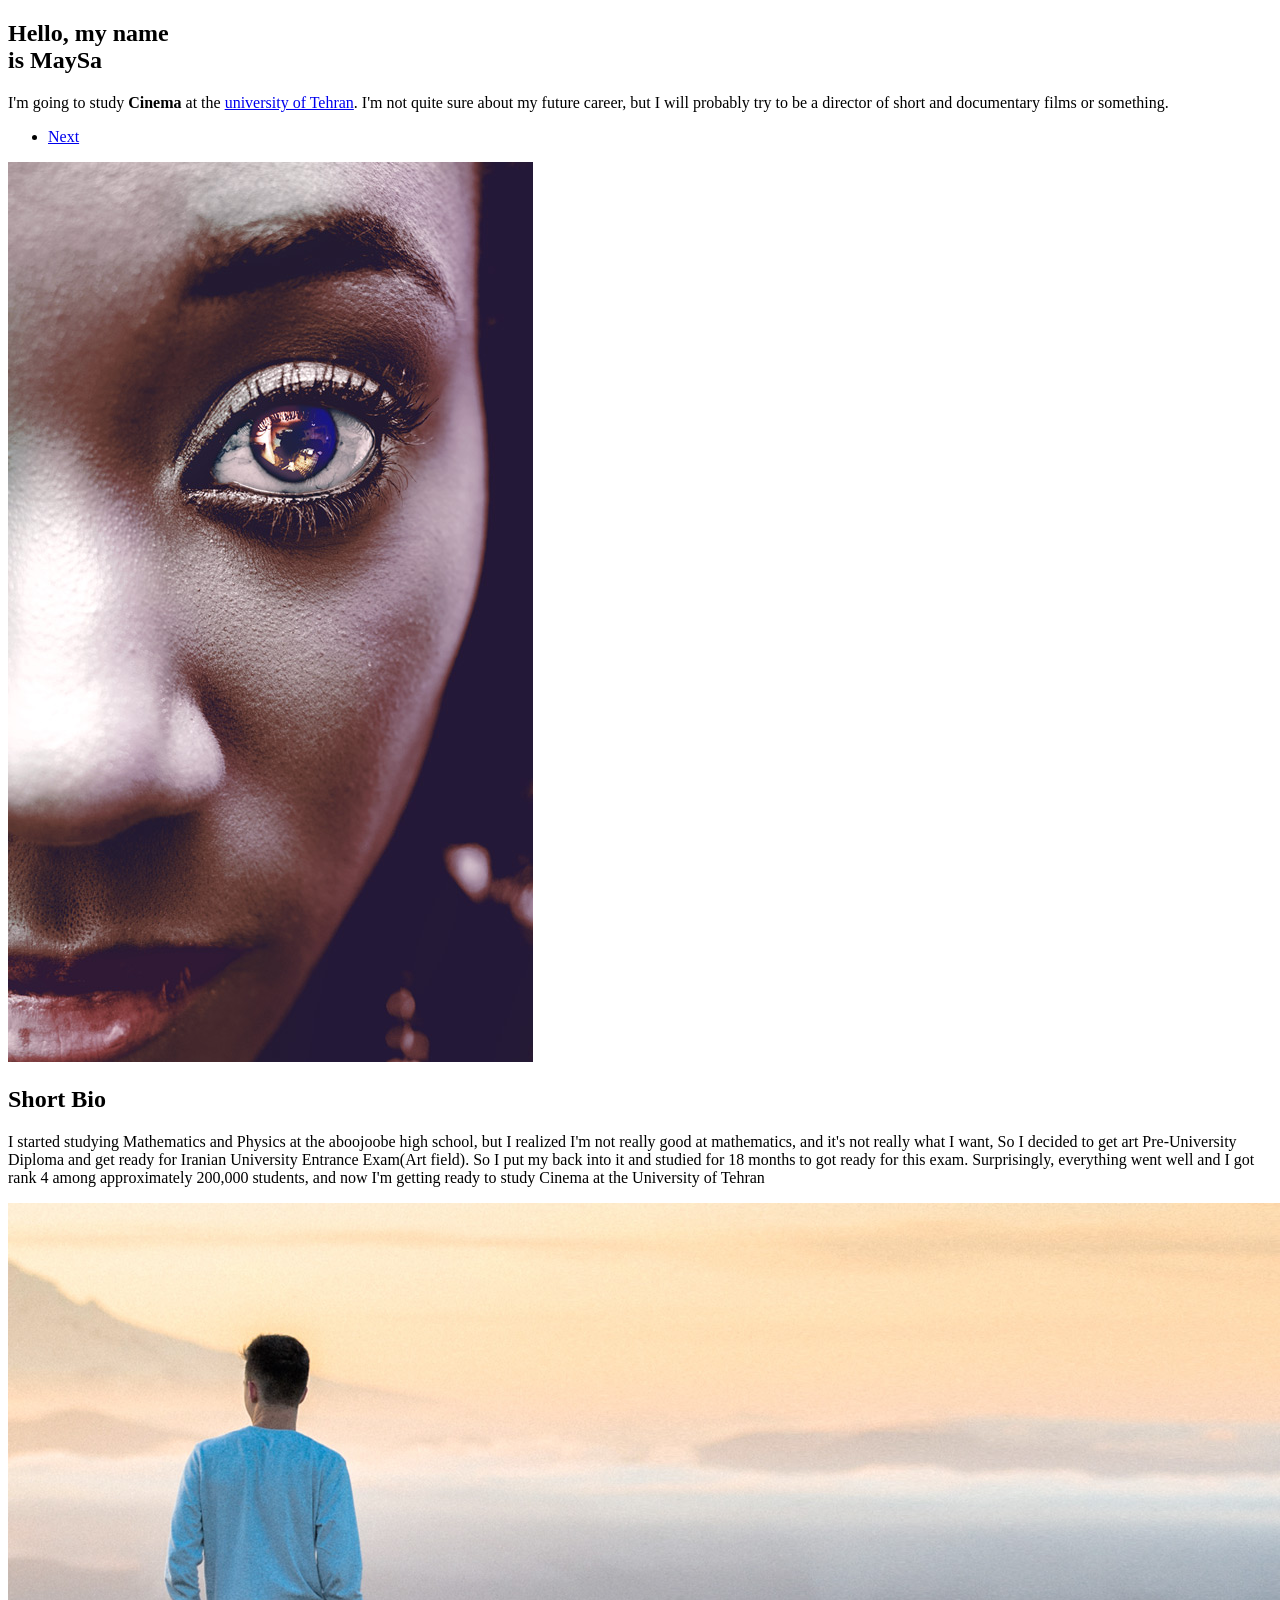
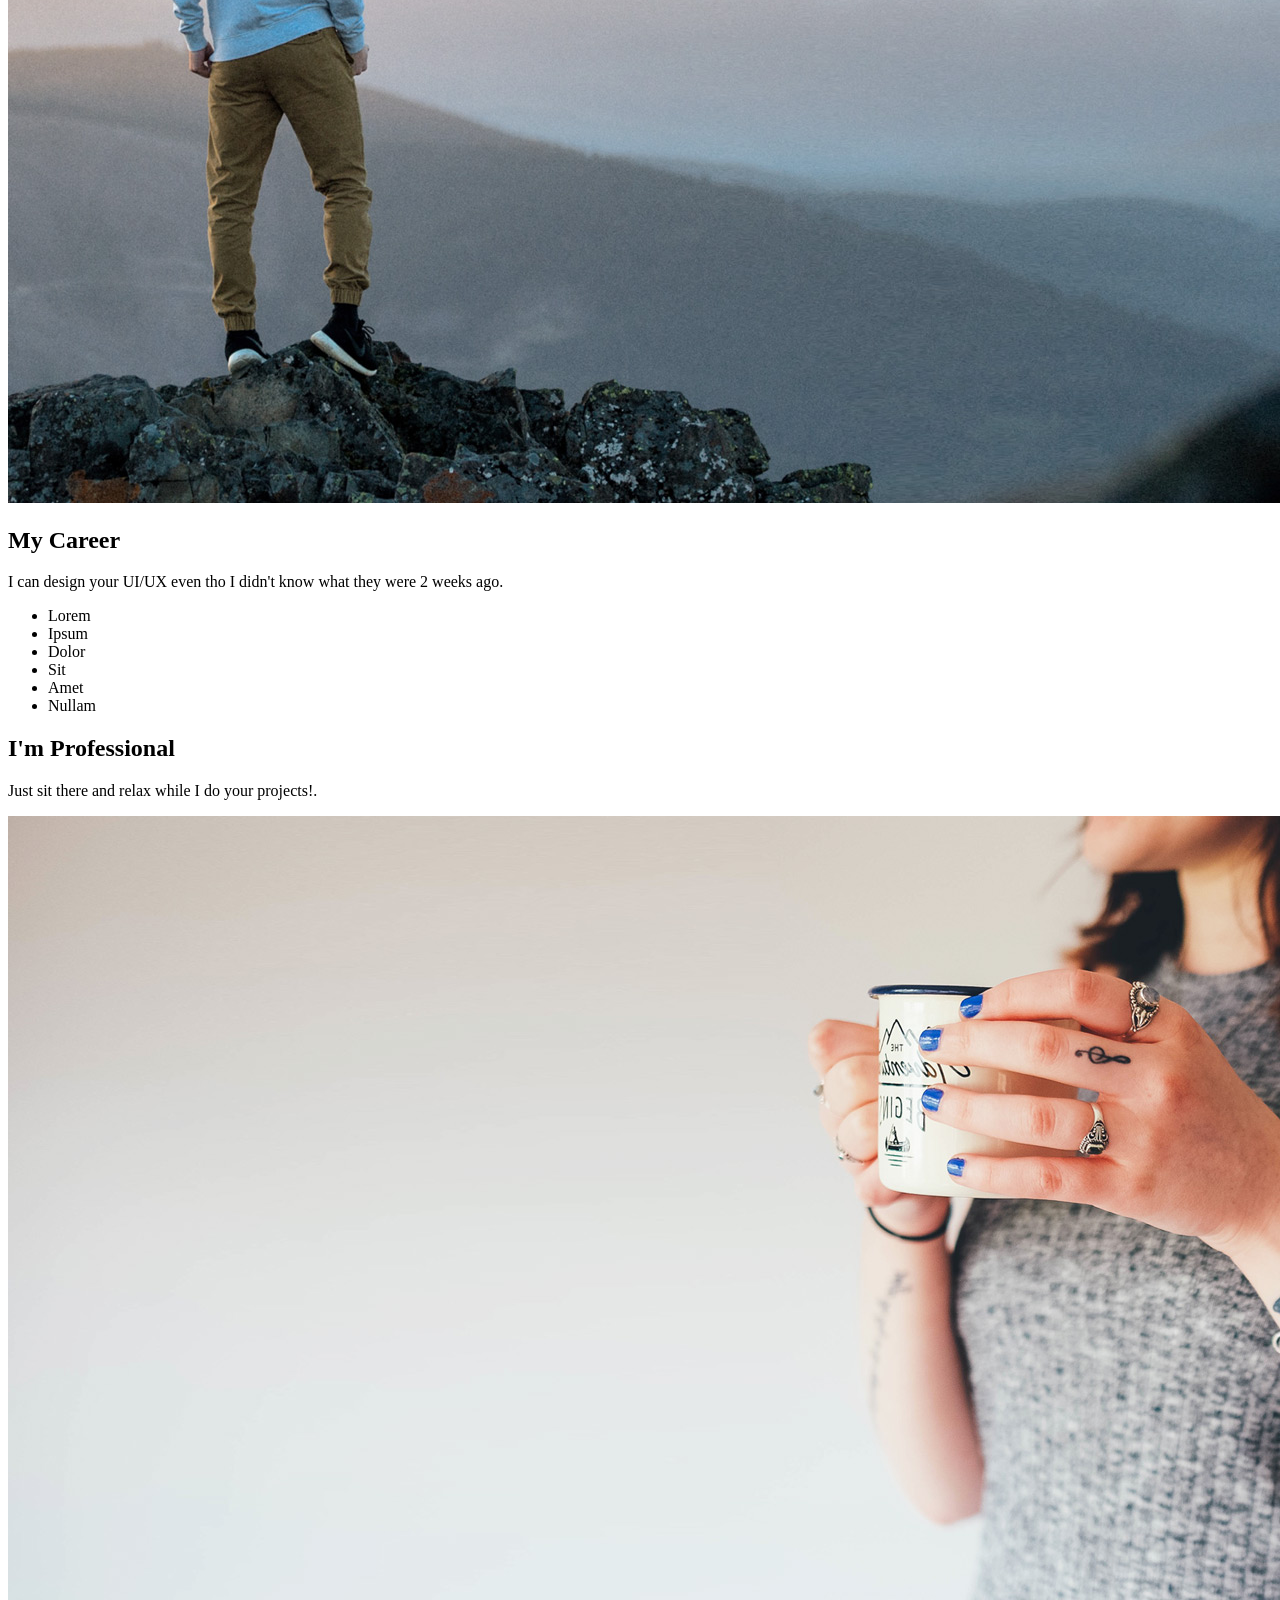
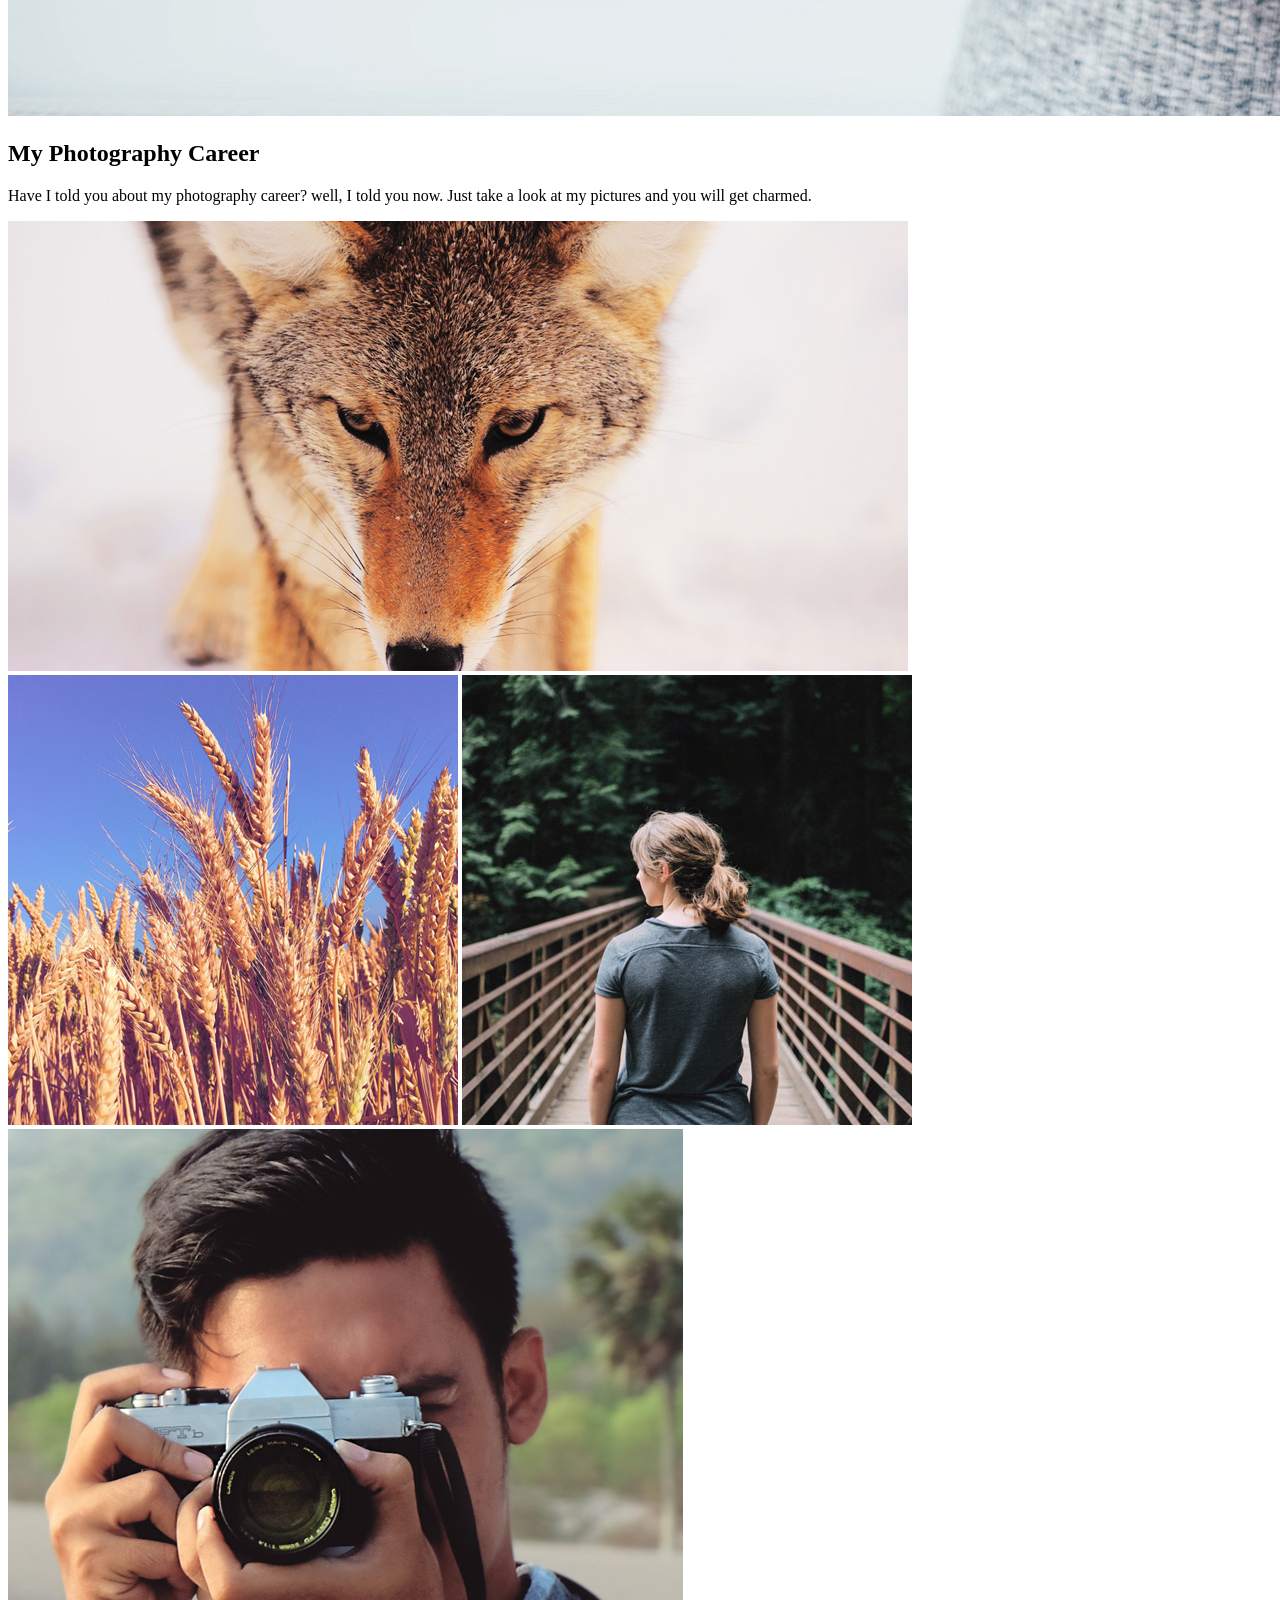
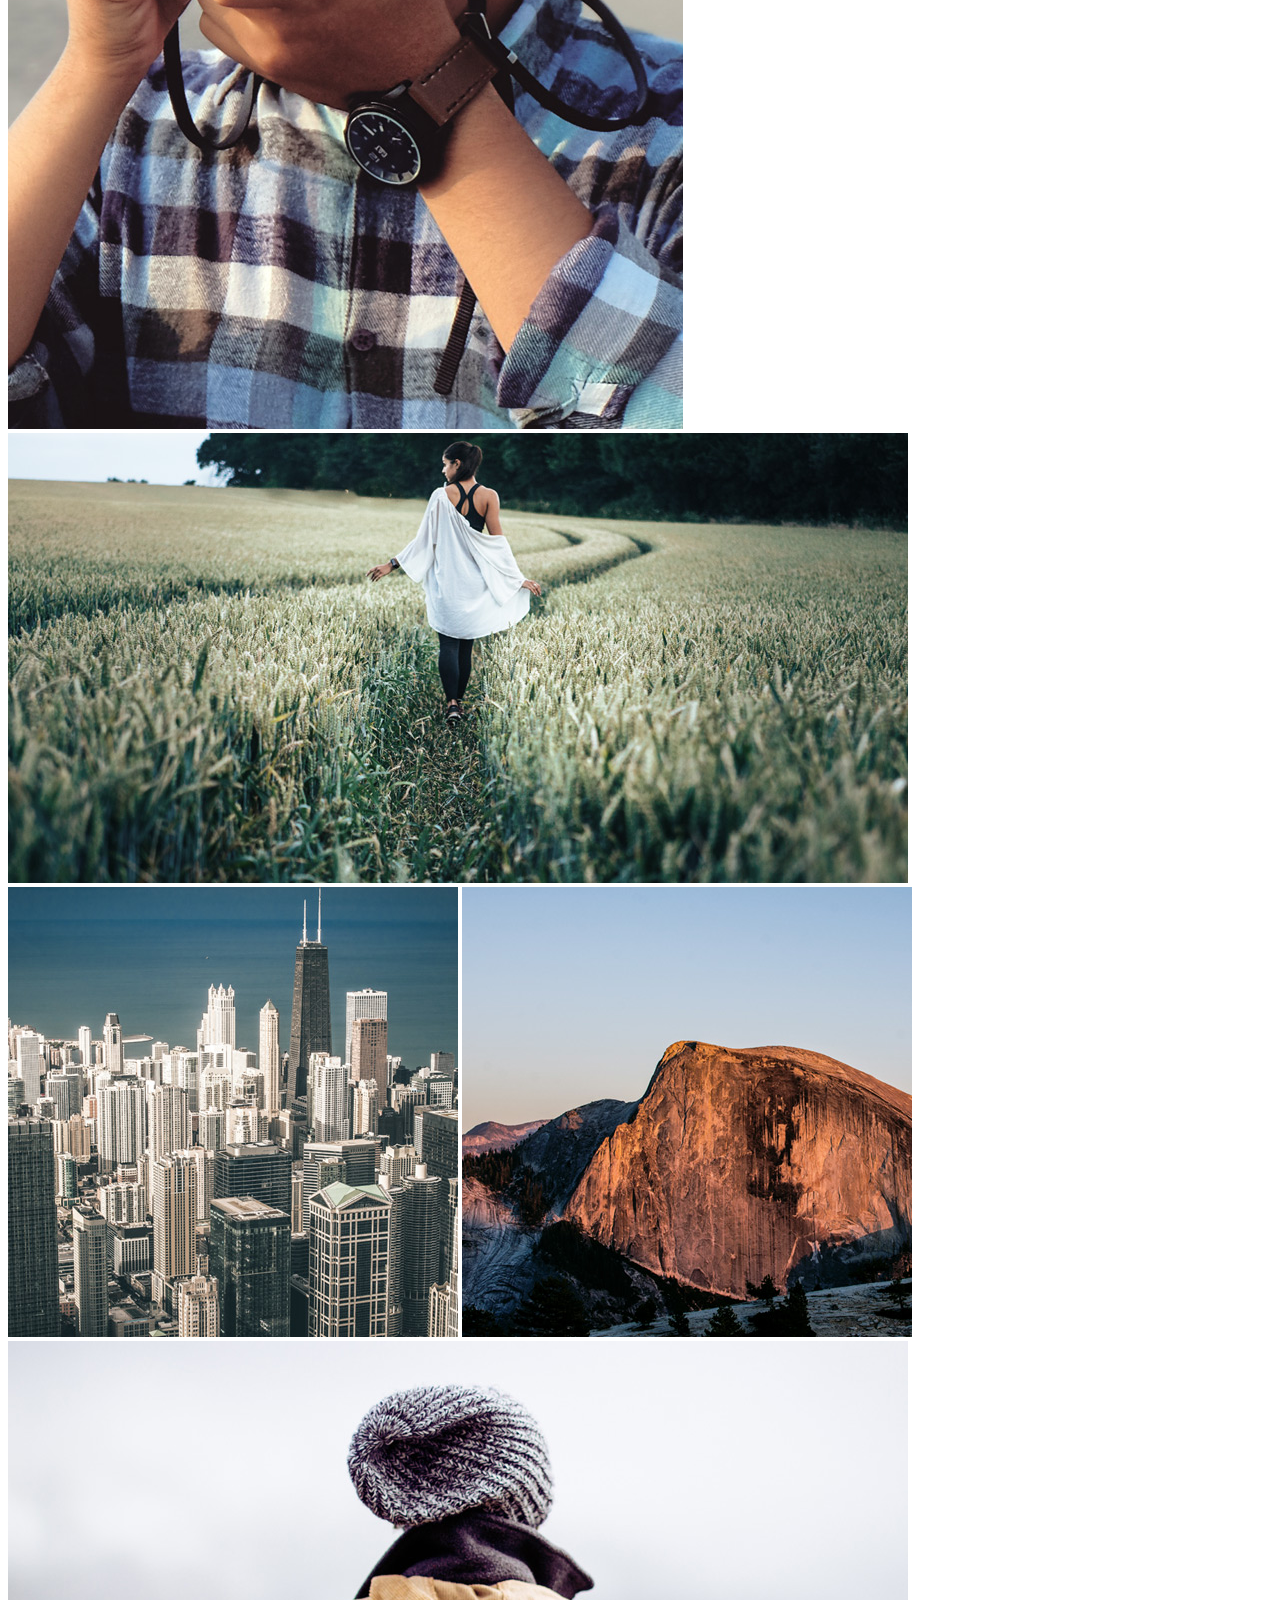
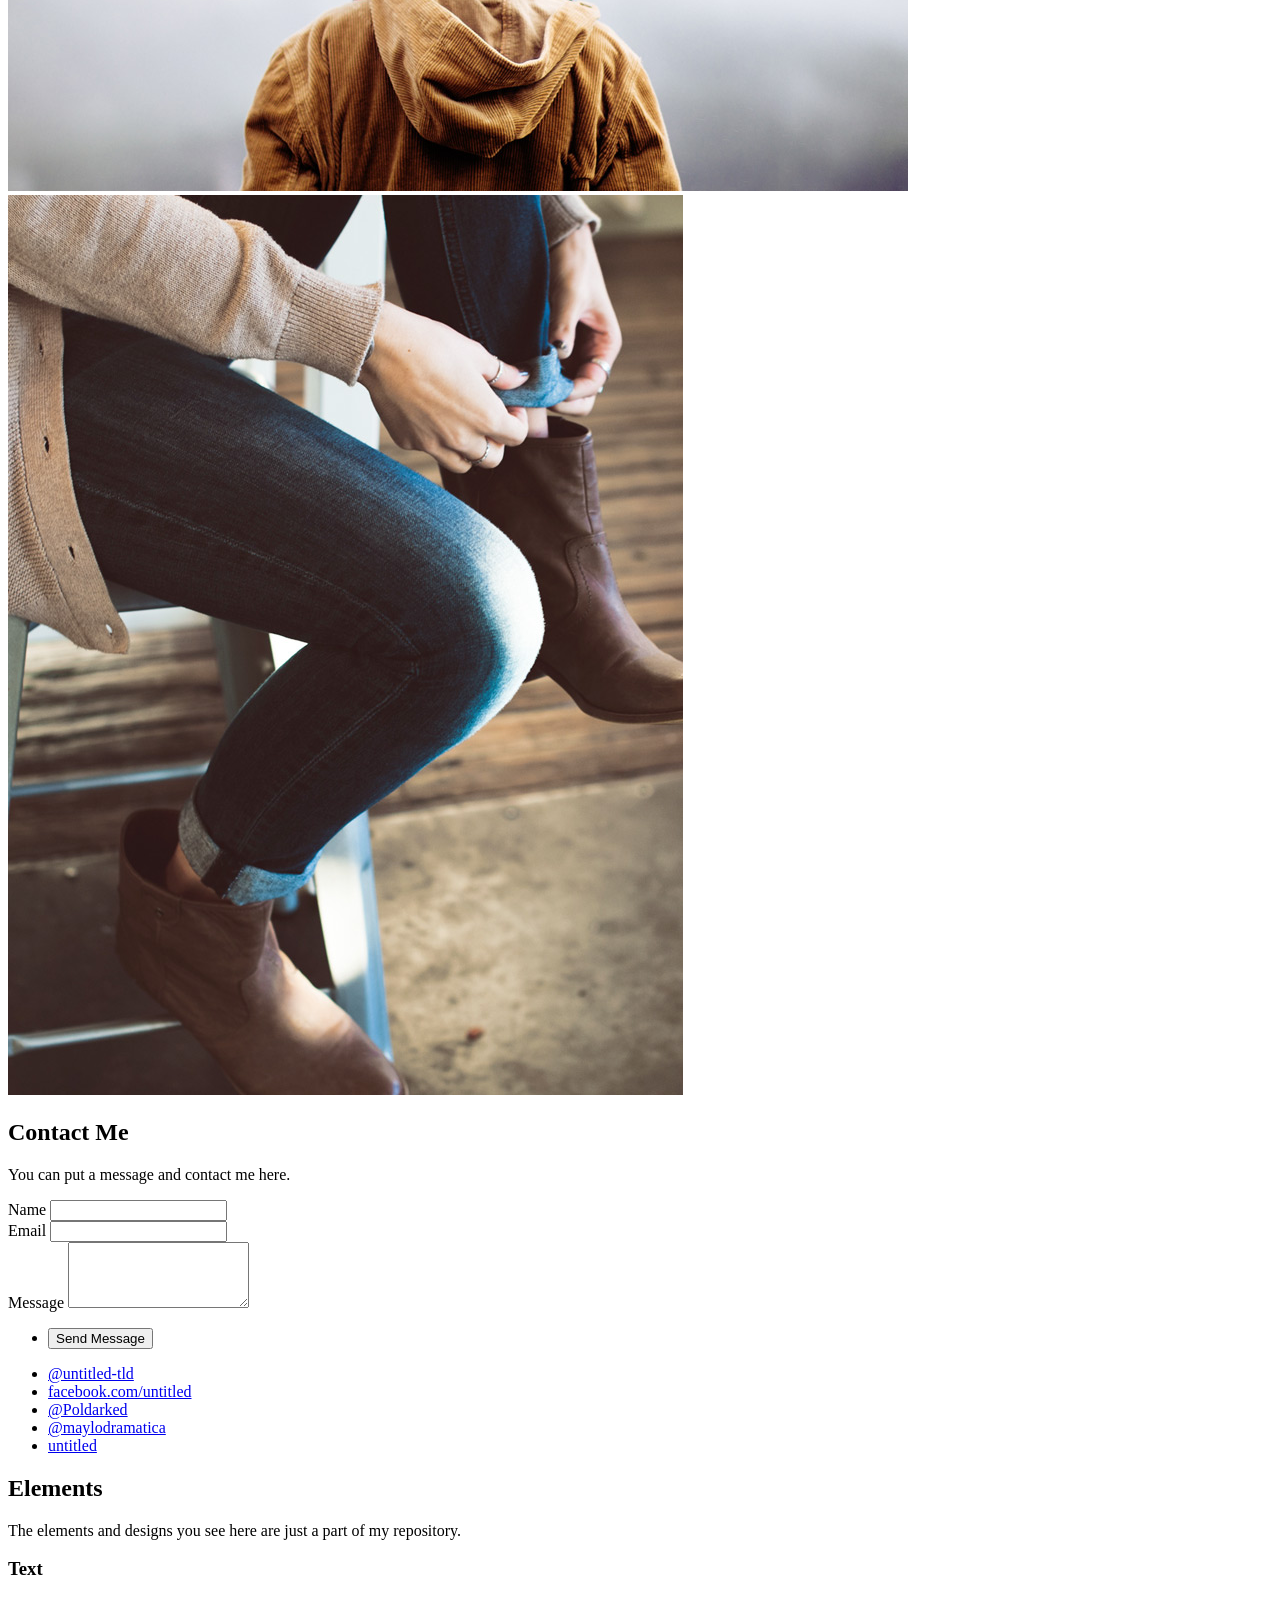
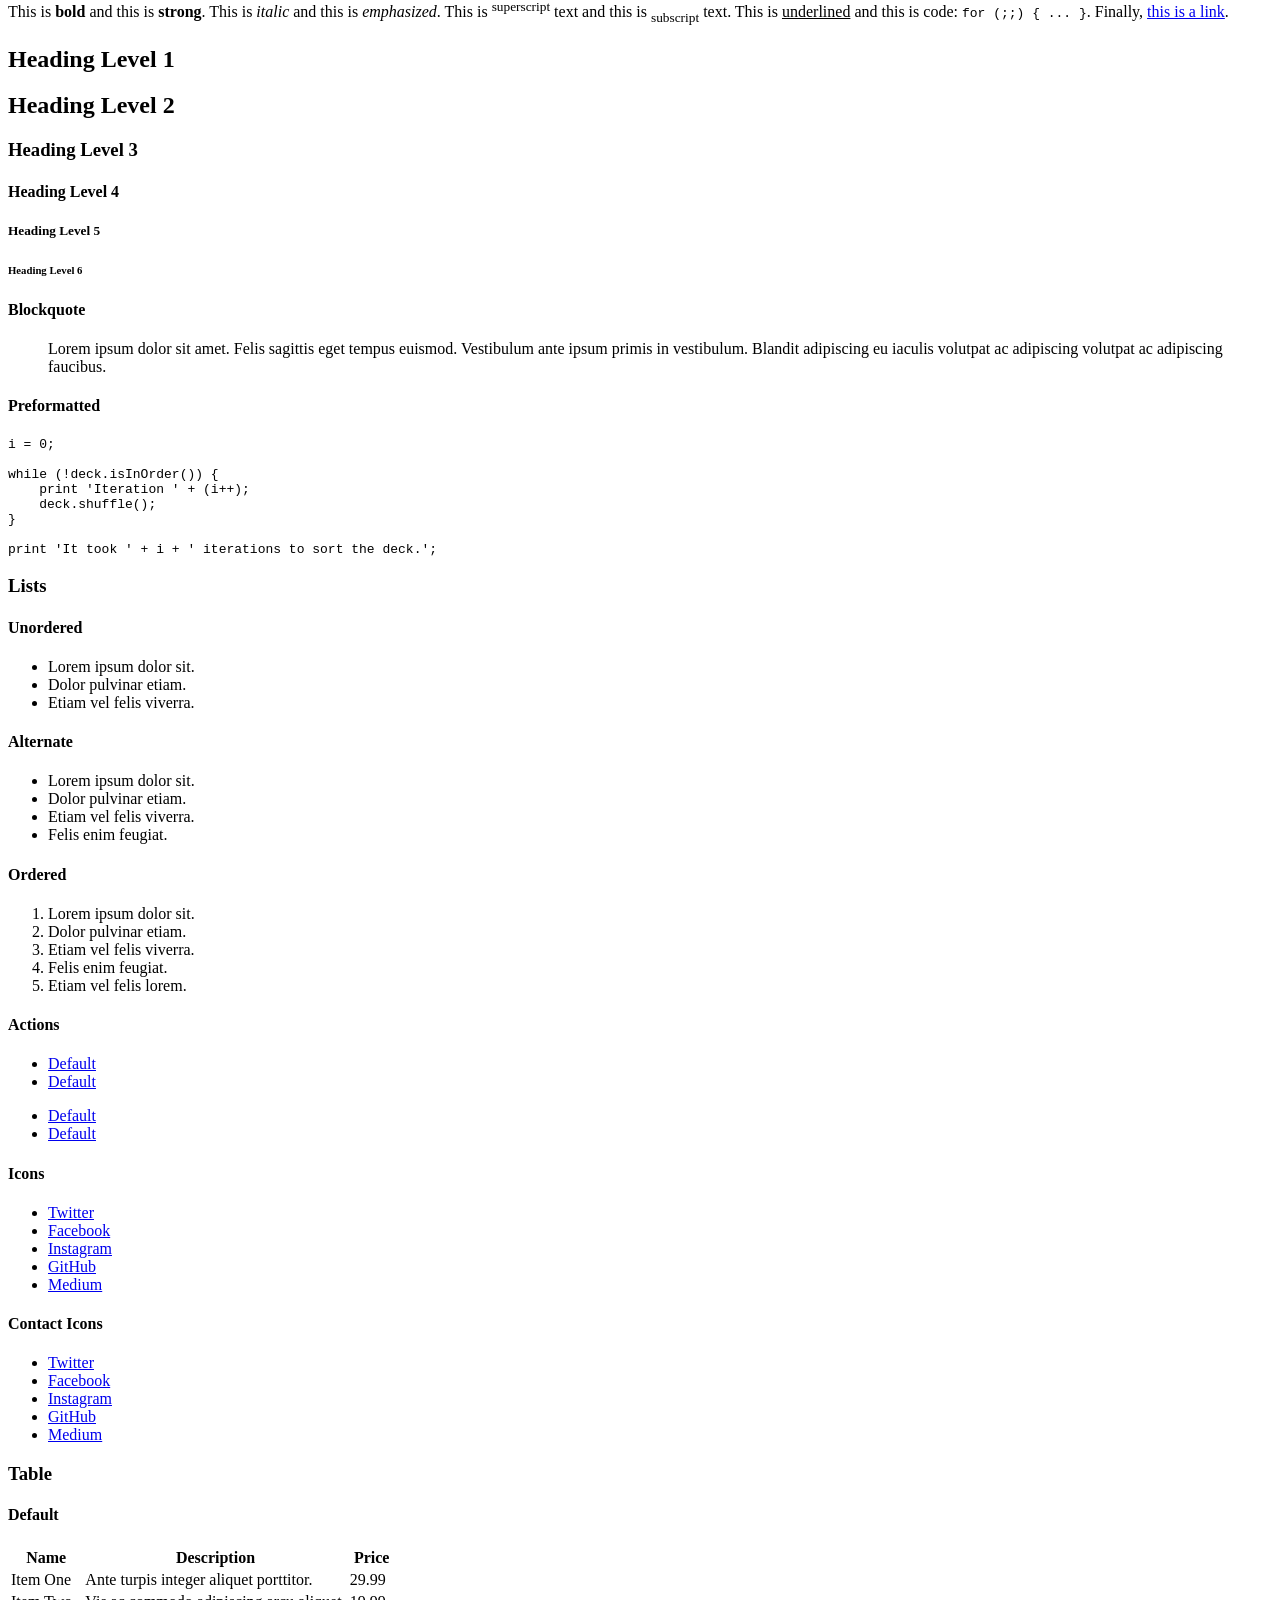
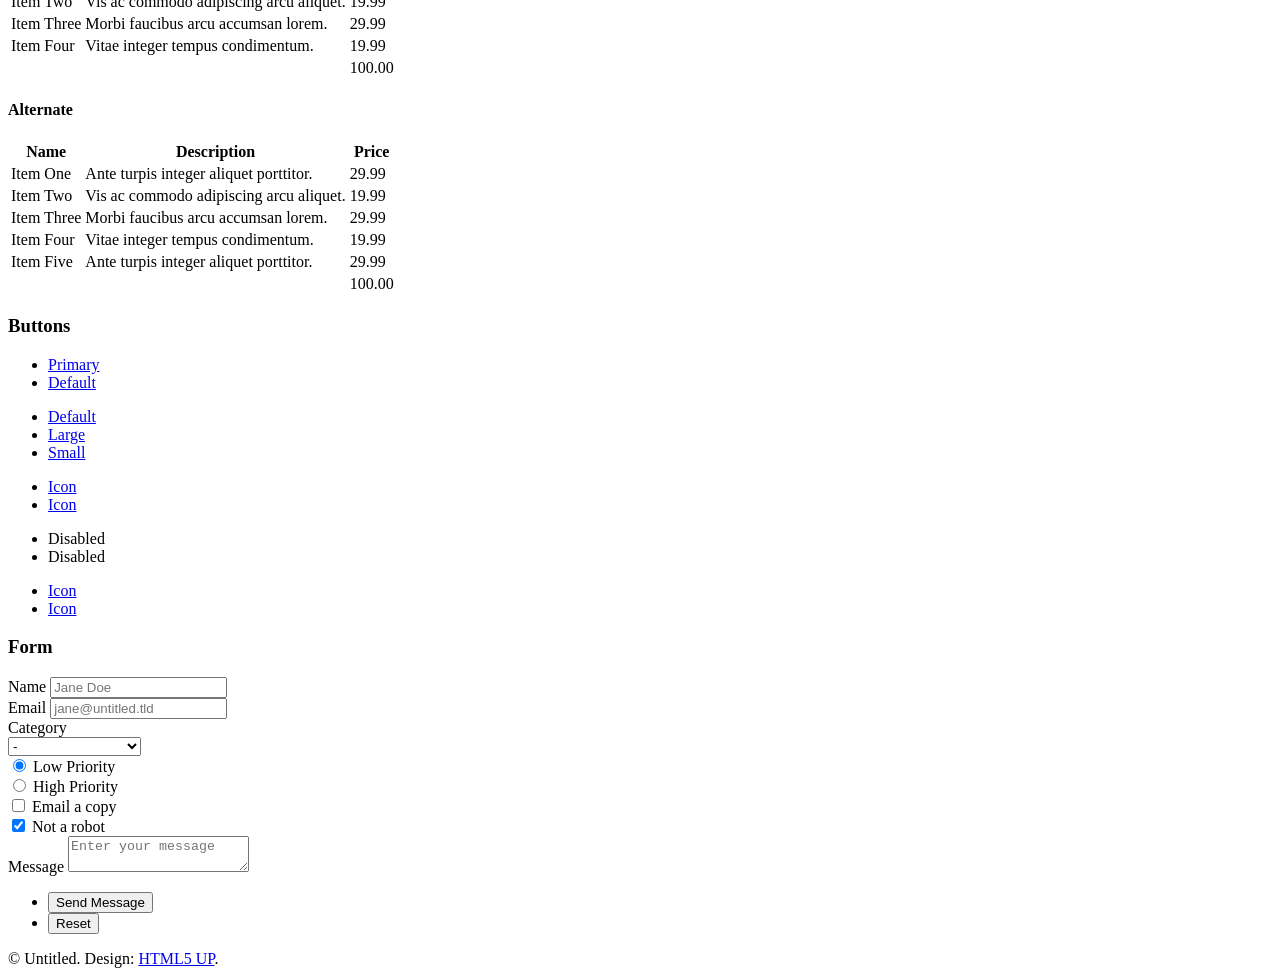
==== index.html @ 45ada4b1 "Add files via upload initial commit" ====
<!DOCTYPE HTML>
<!--
	Ethereal by HTML5 UP
	html5up.net | @ajlkn
	Free for personal and commercial use under the CCA 3.0 license (html5up.net/license)
-->
<html>
	<head>
		<title>Ethereal by HTML5 UP</title>
		<meta charset="utf-8" />
		<meta name="viewport" content="width=device-width, initial-scale=1, user-scalable=no" />
		<link rel="stylesheet" href="assets/css/main.css" />
		<noscript><link rel="stylesheet" href="assets/css/noscript.css" /></noscript>
	</head>
	<body class="is-preload">

		<!-- Page Wrapper -->
			<div id="page-wrapper">

				<!-- Wrapper -->
					<div id="wrapper">

						<!-- Panel (Banner) -->
							<section class="panel banner right">
								<div class="content color0 span-3-75">
									<h1 class="major">Hello, my name<br />
									is MaySa</h1>
									<p>I'm going to study <strong>Cinema</strong> at the <a href="https://ut.ac.ir/en"> university of Tehran</a>. I'm not quite sure about my future career, but I will probably try to be a director of short and documentary films or something.</p>
									<ul class="actions">
										<li><a href="#first" class="button primary color1 circle icon solid fa-angle-right">Next</a></li>
									</ul>
								</div>
								<div class="image filtered span-1-75" data-position="25% 25%">
									<img src="images/pic01.jpg" alt="" />
								</div>
							</section>

						<!-- Panel (Spotlight) -->
							<section class="panel spotlight medium right" id="first">
								<div class="content span-7">
									<h2 class="major">Short Bio</h2>
									<p>I started studying Mathematics and Physics at the aboojoobe high school, but I realized I'm not really good at mathematics, and it's not really what I want, So I decided to get art Pre-University Diploma and get ready for Iranian University Entrance Exam(Art field).
										So I put my back into it and studied for 18 months to got ready for this exam. Surprisingly, everything went well and I got rank 4 among approximately 200,000 students, and now I'm getting ready to study Cinema at the University of Tehran   </p>
								</div>
								<div class="image filtered tinted" data-position="top left">
									<img src="images/pic02.jpg" alt="" />
								</div>
							</section>

						<!-- Panel -->
							<section class="panel color1">
								<div class="intro joined">
									<h2 class="major">My Career</h2>
									<p>I can design your UI/UX even tho I didn't know what they were 2 weeks ago.</p>
								</div>
								<div class="inner">
									<ul class="grid-icons three connected">
										<li><span class="icon fa-gem"><span class="label">Lorem</span></span></li>
										<li><span class="icon solid fa-camera-retro"><span class="label">Ipsum</span></span></li>
										<li><span class="icon solid fa-cog"><span class="label">Dolor</span></span></li>
										<li><span class="icon solid fa-paper-plane"><span class="label">Sit</span></span></li>
										<li><span class="icon solid fa-chart-bar"><span class="label">Amet</span></span></li>
										<li><span class="icon solid fa-code"><span class="label">Nullam</span></span></li>
									</ul>
								</div>
							</section>

						<!-- Panel (Spotlight) -->
							<section class="panel spotlight large left">
								<div class="content span-5">
									<h2 class="major">I'm Professional</h2>
									<p>Just sit there and relax while I do your projects!.</p>
								</div>
								<div class="image filtered tinted" data-position="top right">
									<img src="images/pic03.jpg" alt="" />
								</div>
							</section>

						<!-- Panel -->
							<section class="panel">
								<div class="intro color2">
									<h2 class="major">My Photography Career</h2>
									<p>Have I told you about my photography career? well, I told you now. Just take a look at my pictures and you will get charmed.</p>
								</div>
								<div class="gallery">
									<div class="group span-3">
										<a href="images/gallery/fulls/01.jpg" class="image filtered span-3" data-position="bottom"><img src="images/gallery/thumbs/01.jpg" alt="" /></a>
										<a href="images/gallery/fulls/02.jpg" class="image filtered span-1-5" data-position="center"><img src="images/gallery/thumbs/02.jpg" alt="" /></a>
										<a href="images/gallery/fulls/03.jpg" class="image filtered span-1-5" data-position="bottom"><img src="images/gallery/thumbs/03.jpg" alt="" /></a>
									</div>
									<a href="images/gallery/fulls/04.jpg" class="image filtered span-2-5" data-position="top"><img src="images/gallery/thumbs/04.jpg" alt="" /></a>
									<div class="group span-4-5">
										<a href="images/gallery/fulls/05.jpg" class="image filtered span-3" data-position="top"><img src="images/gallery/thumbs/05.jpg" alt="" /></a>
										<a href="images/gallery/fulls/06.jpg" class="image filtered span-1-5" data-position="center"><img src="images/gallery/thumbs/06.jpg" alt="" /></a>
										<a href="images/gallery/fulls/07.jpg" class="image filtered span-1-5" data-position="bottom"><img src="images/gallery/thumbs/07.jpg" alt="" /></a>
										<a href="images/gallery/fulls/08.jpg" class="image filtered span-3" data-position="top"><img src="images/gallery/thumbs/08.jpg" alt="" /></a>
									</div>
									<a href="images/gallery/fulls/09.jpg" class="image filtered span-2-5" data-position="right"><img src="images/gallery/thumbs/09.jpg" alt="" /></a>
								</div>
							</section>

						<!-- Panel -->
							<section class="panel color4-alt">
								<div class="intro color4">
									<h2 class="major">Contact Me</h2>
									<p>You can put a message and contact me here.</p>
								</div>
								<div class="inner columns divided">
									<div class="span-3-25">
										<form method="post" action="#">
											<div class="fields">
												<div class="field half">
													<label for="name">Name</label>
													<input type="text" name="name" id="name" />
												</div>
												<div class="field half">
													<label for="email">Email</label>
													<input type="email" name="email" id="email" />
												</div>
												<div class="field">
													<label for="message">Message</label>
													<textarea name="message" id="message" rows="4"></textarea>
												</div>
											</div>
											<ul class="actions">
												<li><input type="submit" value="Send Message" class="button primary" /></li>
											</ul>
										</form>
									</div>
									<div class="span-1-5">
										<ul class="contact-icons color1">
											<li class="icon brands fa-twitter"><a href="#">@untitled-tld</a></li>
											<li class="icon brands fa-facebook-f"><a href="#">facebook.com/untitled</a></li>
											<li class="icon brands fa-telegram"><a href="#">@Poldarked</a></li>
											<li class="icon brands fa-instagram"><a href="https://www.instagram.com/maylodramatica/">@maylodramatica</a></li>
											<li class="icon brands fa-github"><a href="https://github.com/Zalius">untitled</a></li>
										</ul>
									</div>
								</div>
							</section>

						<!-- Panel -->
							<section class="panel color2-alt">
								<div class="intro color2">
									<h2 class="major">Elements</h2>
									<p>The elements and designs you see here are just a part of my repository. </p>
								</div>
								<div class="inner columns aligned">
									<div class="span-2-75">

										<h3 class="major">Text</h3>
										<p>This is <b>bold</b> and this is <strong>strong</strong>. This is <i>italic</i> and this is <em>emphasized</em>.
										This is <sup>superscript</sup> text and this is <sub>subscript</sub> text.
										This is <u>underlined</u> and this is code: <code>for (;;) { ... }</code>. Finally, <a href="#">this is a link</a>.</p>

										<h1>Heading Level 1</h1>
										<h2>Heading Level 2</h2>
										<h3>Heading Level 3</h3>
										<h4>Heading Level 4</h4>
										<h5>Heading Level 5</h5>
										<h6>Heading Level 6</h6>

									</div>
									<div class="span-3">

										<h4>Blockquote</h4>
										<blockquote>Lorem ipsum dolor sit amet. Felis sagittis eget tempus euismod. Vestibulum ante ipsum primis in vestibulum. Blandit adipiscing eu iaculis volutpat ac adipiscing volutpat ac adipiscing faucibus.</blockquote>

										<h4>Preformatted</h4>
										<pre><code>i = 0;

while (!deck.isInOrder()) {
    print 'Iteration ' + (i++);
    deck.shuffle();
}

print 'It took ' + i + ' iterations to sort the deck.';</code></pre>

									</div>
									<div class="span-1-25">

										<h3 class="major">Lists</h3>

										<h4>Unordered</h4>
										<ul>
											<li>Lorem ipsum dolor sit.</li>
											<li>Dolor pulvinar etiam.</li>
											<li>Etiam vel felis viverra.</li>
										</ul>

										<h4>Alternate</h4>
										<ul class="alt">
											<li>Lorem ipsum dolor sit.</li>
											<li>Dolor pulvinar etiam.</li>
											<li>Etiam vel felis viverra.</li>
											<li>Felis enim feugiat.</li>
										</ul>

									</div>
									<div class="span-1-5">

										<h4>Ordered</h4>
										<ol>
											<li>Lorem ipsum dolor sit.</li>
											<li>Dolor pulvinar etiam.</li>
											<li>Etiam vel felis viverra.</li>
											<li>Felis enim feugiat.</li>
											<li>Etiam vel felis lorem.</li>
										</ol>

										<h4>Actions</h4>
										<ul class="actions">
											<li><a href="#" class="button primary color2">Default</a></li>
											<li><a href="#" class="button">Default</a></li>
										</ul>
										<ul class="actions stacked">
											<li><a href="#" class="button primary color2">Default</a></li>
											<li><a href="#" class="button">Default</a></li>
										</ul>

									</div>
									<div class="span-1-25">

										<h4>Icons</h4>
										<ul class="icons">
											<li><a href="#" class="icon brands fa-twitter"><span class="label">Twitter</span></a></li>
											<li><a href="#" class="icon brands fa-facebook-f"><span class="label">Facebook</span></a></li>
											<li><a href="#" class="icon brands fa-instagram"><span class="label">Instagram</span></a></li>
											<li><a href="#" class="icon brands fa-github"><span class="label">GitHub</span></a></li>
											<li><a href="#" class="icon brands fa-medium-m"><span class="label">Medium</span></a></li>
										</ul>

										<h4>Contact Icons</h4>
										<ul class="contact-icons color2">
											<li class="icon brands fa-twitter"><a href="#">Twitter</a></li>
											<li class="icon brands fa-facebook-f"><a href="#">Facebook</a></li>
											<li class="icon brands fa-instagram"><a href="#">Instagram</a></li>
											<li class="icon brands fa-github"><a href="#">GitHub</a></li>
											<li class="icon brands fa-medium-m"><a href="#">Medium</a></li>
										</ul>

									</div>
									<div class="span-3">
										<h3 class="major">Table</h3>
										<h4>Default</h4>
										<div class="table-wrapper">
											<table>
												<thead>
													<tr>
														<th>Name</th>
														<th>Description</th>
														<th>Price</th>
													</tr>
												</thead>
												<tbody>
													<tr>
														<td>Item One</td>
														<td>Ante turpis integer aliquet porttitor.</td>
														<td>29.99</td>
													</tr>
													<tr>
														<td>Item Two</td>
														<td>Vis ac commodo adipiscing arcu aliquet.</td>
														<td>19.99</td>
													</tr>
													<tr>
														<td>Item Three</td>
														<td> Morbi faucibus arcu accumsan lorem.</td>
														<td>29.99</td>
													</tr>
													<tr>
														<td>Item Four</td>
														<td>Vitae integer tempus condimentum.</td>
														<td>19.99</td>
													</tr>
												</tbody>
												<tfoot>
													<tr>
														<td colspan="2"></td>
														<td>100.00</td>
													</tr>
												</tfoot>
											</table>
										</div>
									</div>
									<div class="span-3">
										<h4>Alternate</h4>
										<div class="table-wrapper">
											<table class="alt">
												<thead>
													<tr>
														<th>Name</th>
														<th>Description</th>
														<th>Price</th>
													</tr>
												</thead>
												<tbody>
													<tr>
														<td>Item One</td>
														<td>Ante turpis integer aliquet porttitor.</td>
														<td>29.99</td>
													</tr>
													<tr>
														<td>Item Two</td>
														<td>Vis ac commodo adipiscing arcu aliquet.</td>
														<td>19.99</td>
													</tr>
													<tr>
														<td>Item Three</td>
														<td> Morbi faucibus arcu accumsan lorem.</td>
														<td>29.99</td>
													</tr>
													<tr>
														<td>Item Four</td>
														<td>Vitae integer tempus condimentum.</td>
														<td>19.99</td>
													</tr>
													<tr>
														<td>Item Five</td>
														<td>Ante turpis integer aliquet porttitor.</td>
														<td>29.99</td>
													</tr>
												</tbody>
												<tfoot>
													<tr>
														<td colspan="2"></td>
														<td>100.00</td>
													</tr>
												</tfoot>
											</table>
										</div>
									</div>
									<div class="span-2-25">
										<h3 class="major">Buttons</h3>
										<ul class="actions">
											<li><a href="#" class="button primary color2">Primary</a></li>
											<li><a href="#" class="button">Default</a></li>
										</ul>
										<ul class="actions">
											<li><a href="#" class="button">Default</a></li>
											<li><a href="#" class="button large">Large</a></li>
											<li><a href="#" class="button small">Small</a></li>
										</ul>
										<ul class="actions">
											<li><a href="#" class="button primary color2 icon solid fa-cog">Icon</a></li>
											<li><a href="#" class="button icon fa-gem">Icon</a></li>
										</ul>
										<ul class="actions">
											<li><span class="button primary color2 disabled">Disabled</span></li>
											<li><span class="button disabled">Disabled</span></li>
										</ul>
										<ul class="actions">
											<li><a href="#" class="button primary color2 circle icon solid fa-cog">Icon</a></li>
											<li><a href="#" class="button circle icon fa-gem">Icon</a></li>
										</ul>
									</div>
									<div class="span-4-5">
										<h3 class="major">Form</h3>
										<form method="post" action="#">
											<div class="fields">
												<div class="field third">
													<label for="demo-name">Name</label>
													<input type="text" name="demo-name" id="demo-name" value="" placeholder="Jane Doe" />
												</div>
												<div class="field third">
													<label for="demo-email">Email</label>
													<input type="email" name="demo-email" id="demo-email" value="" placeholder="jane@untitled.tld" />
												</div>
												<div class="field third">
													<label for="demo-category">Category</label>
													<div class="select-wrapper">
														<select name="demo-category" id="demo-category">
															<option value="">-</option>
															<option value="1">Manufacturing</option>
															<option value="1">Shipping</option>
															<option value="1">Administration</option>
															<option value="1">Human Resources</option>
														</select>
													</div>
												</div>
												<div class="field quarter">
													<input type="radio" id="demo-priority-low" name="demo-priority" class="color2" checked />
													<label for="demo-priority-low">Low Priority</label>
												</div>
												<div class="field quarter">
													<input type="radio" id="demo-priority-high" name="demo-priority" class="color2" />
													<label for="demo-priority-high">High Priority</label>
												</div>
												<div class="field quarter">
													<input type="checkbox" id="demo-copy" name="demo-copy" class="color2" />
													<label for="demo-copy">Email a copy</label>
												</div>
												<div class="field quarter">
													<input type="checkbox" id="demo-human" name="demo-human" class="color2" checked />
													<label for="demo-human">Not a robot</label>
												</div>
												<div class="field">
													<label for="demo-message">Message</label>
													<textarea name="demo-message" id="demo-message" placeholder="Enter your message" rows="2"></textarea>
												</div>
											</div>
											<ul class="actions">
												<li><input type="submit" value="Send Message" class="primary color2" /></li>
												<li><input type="reset" value="Reset" /></li>
											</ul>
										</form>
									</div>
								</div>
							</section>

						<!-- Copyright -->
							<div class="copyright">&copy; Untitled. Design: <a href="https://html5up.net">HTML5 UP</a>.</div>

					</div>

			</div>

		<!-- Scripts -->
			<script src="assets/js/jquery.min.js"></script>
			<script src="assets/js/browser.min.js"></script>
			<script src="assets/js/breakpoints.min.js"></script>
			<script src="assets/js/main.js"></script>

	</body>
</html>
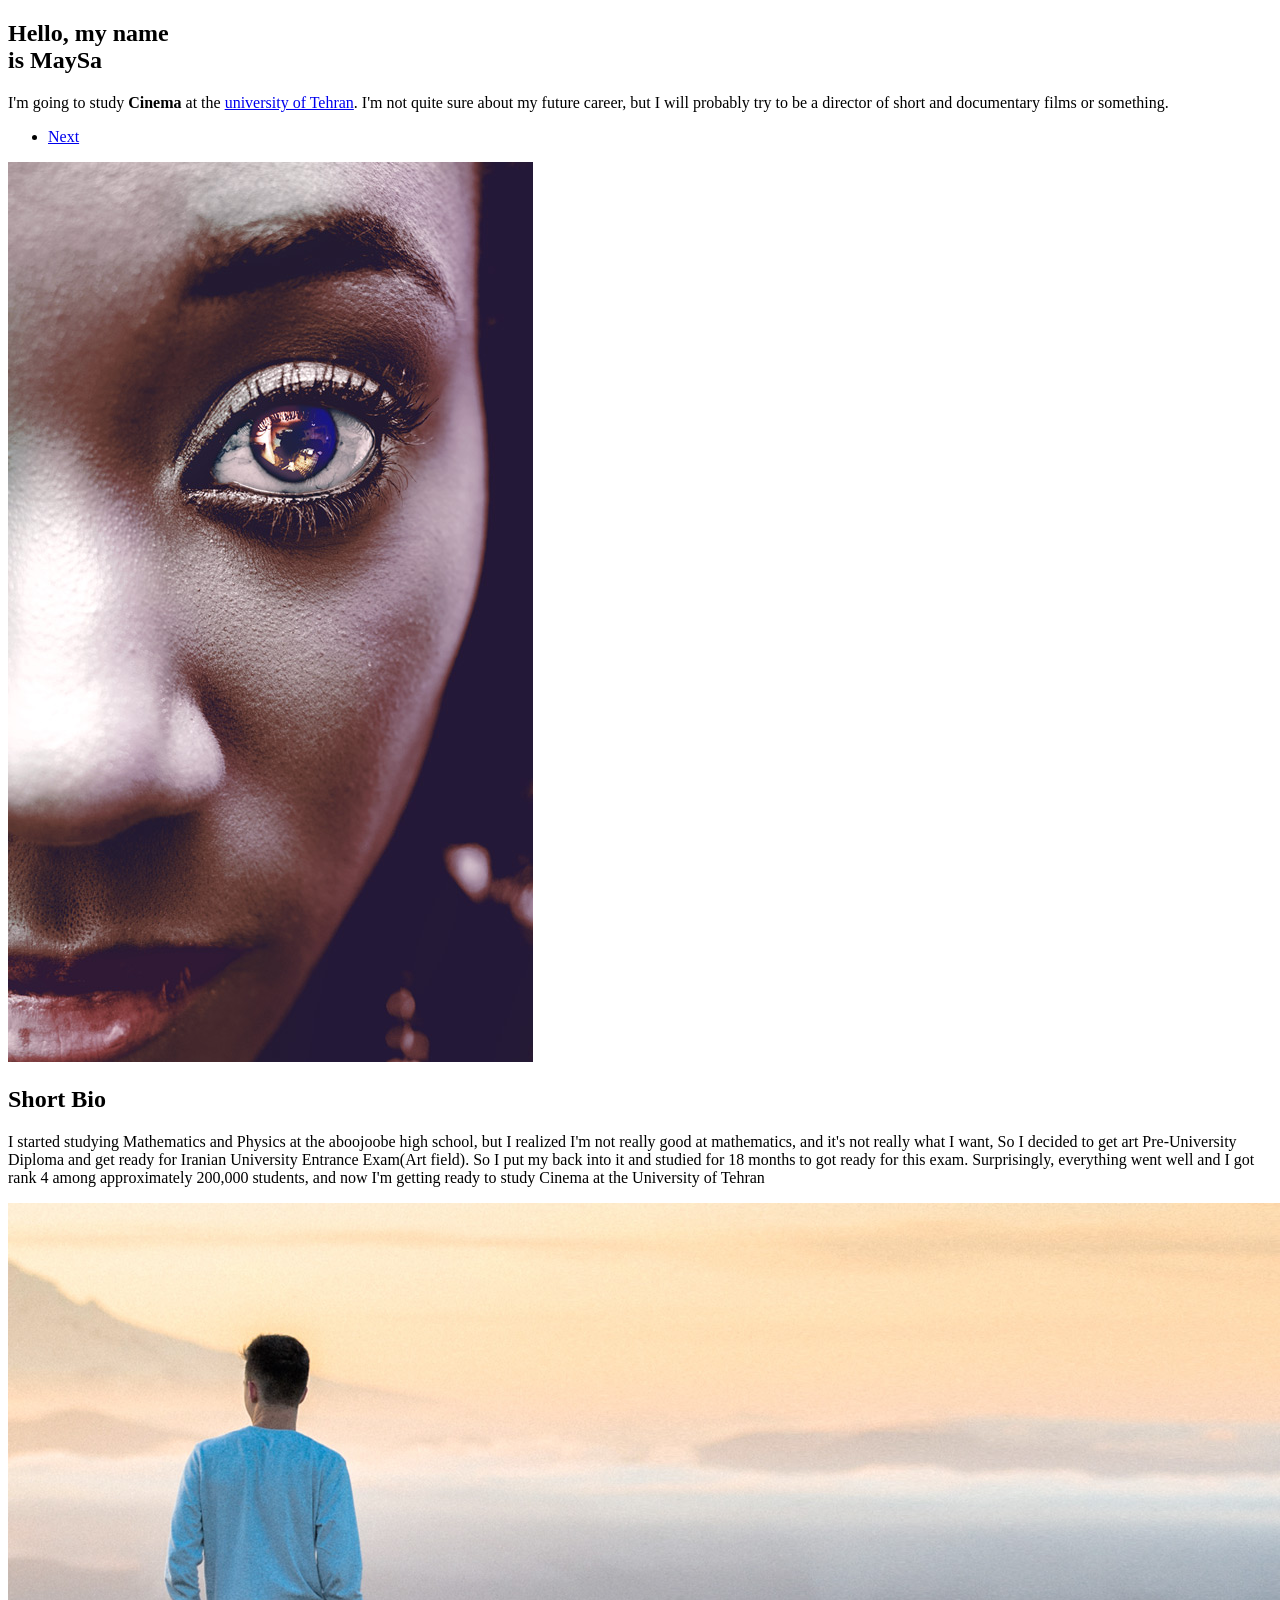
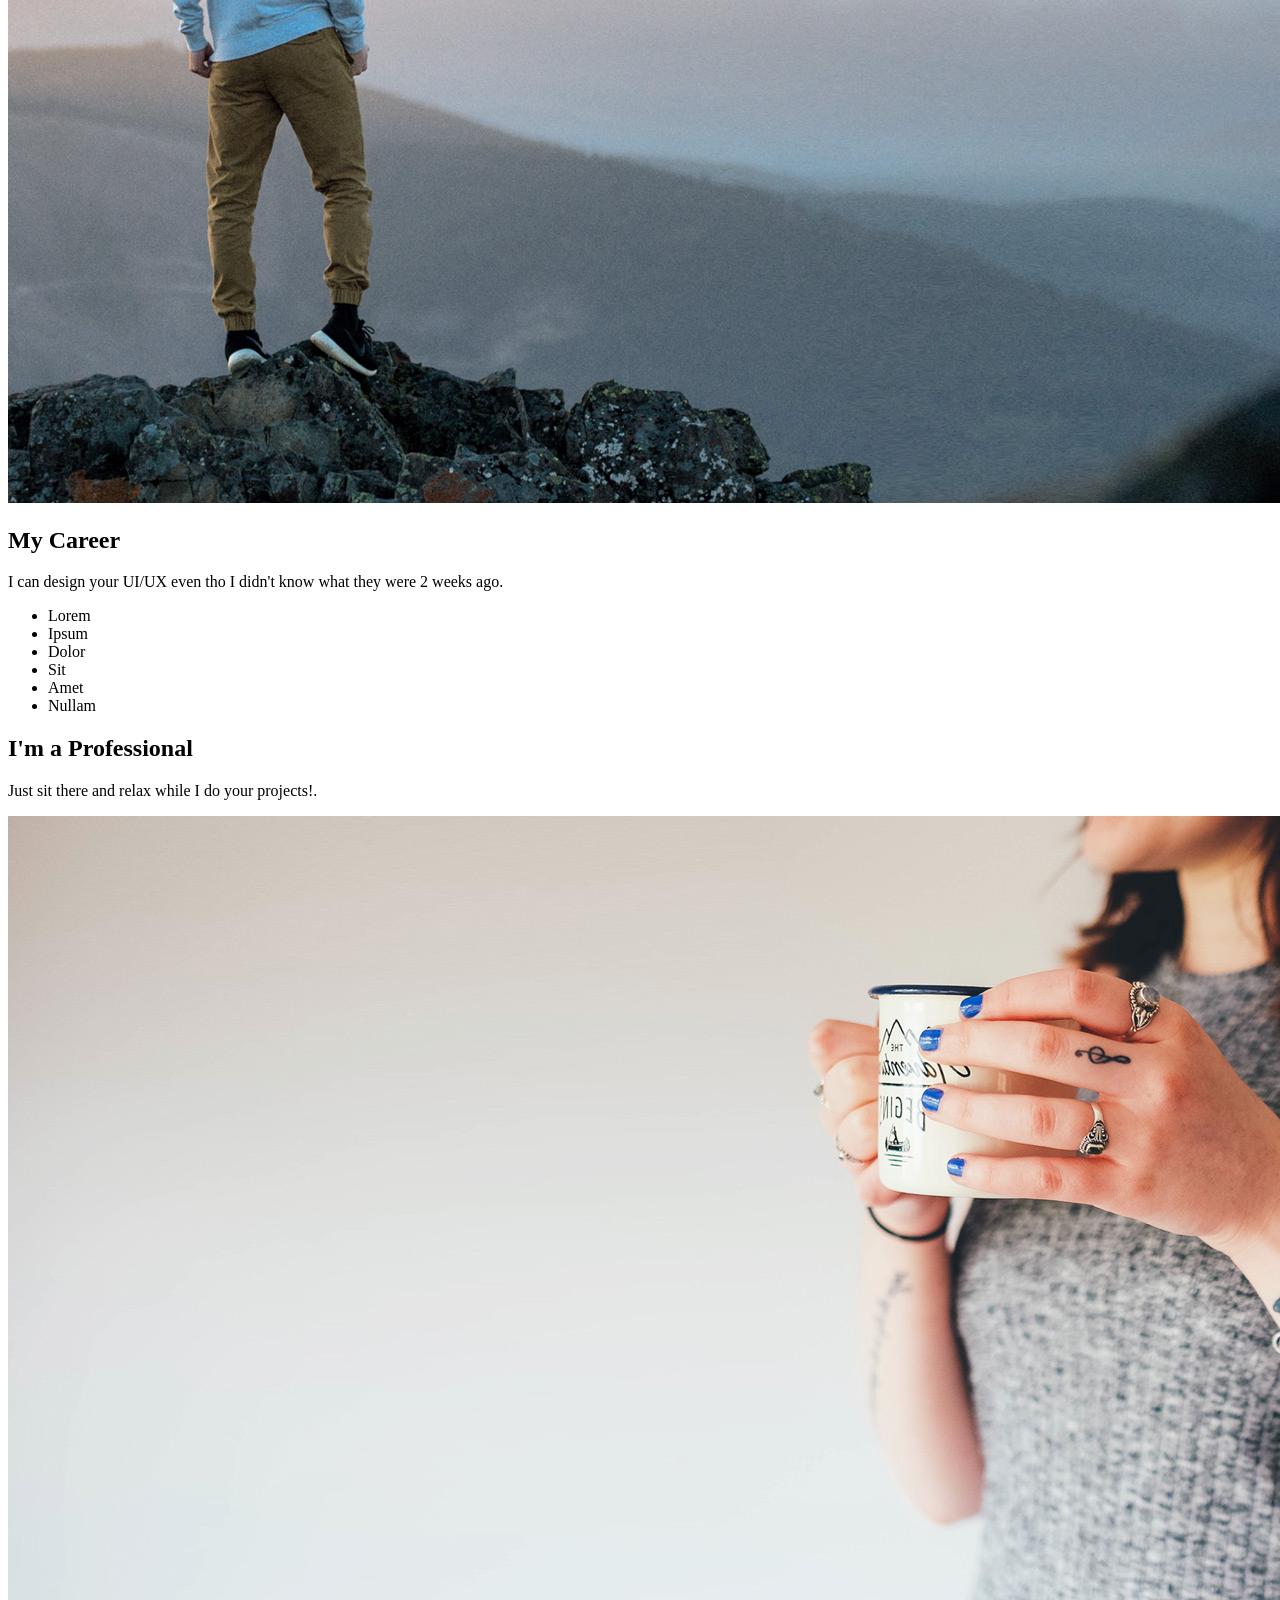
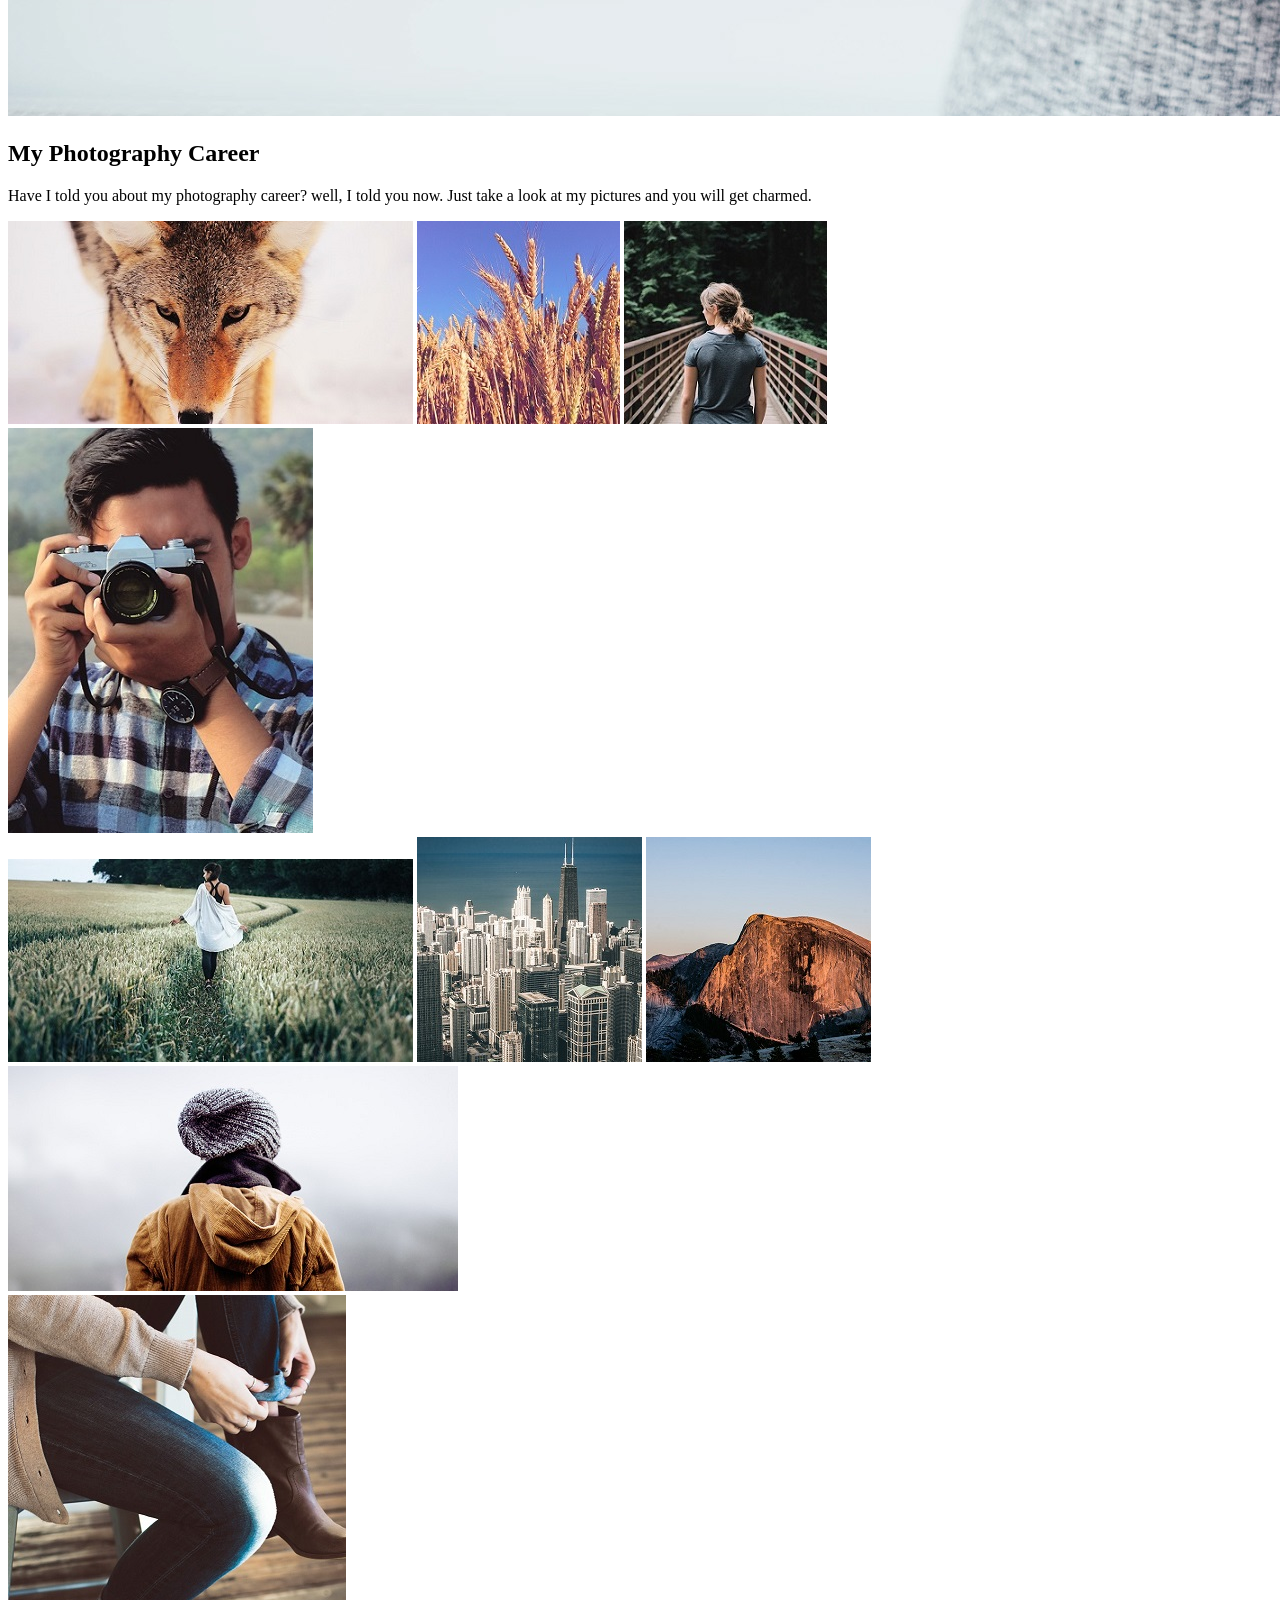
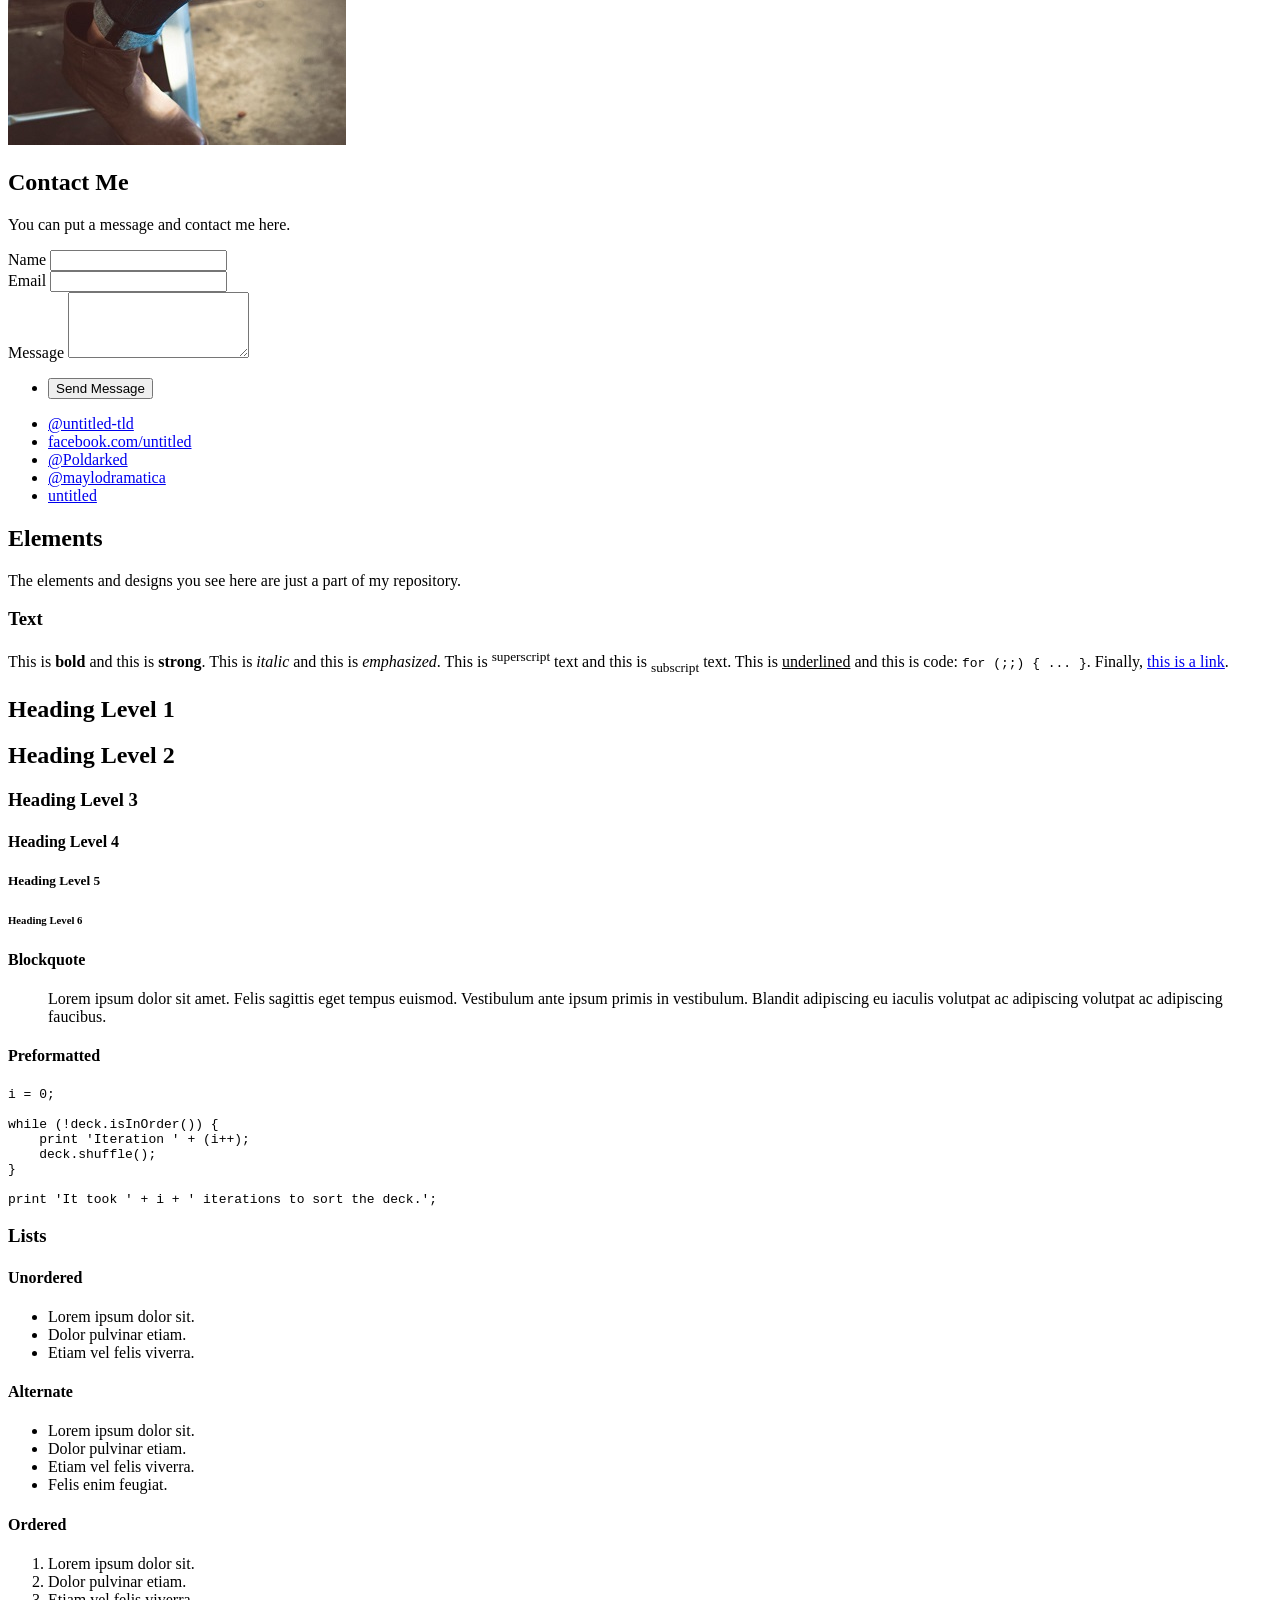
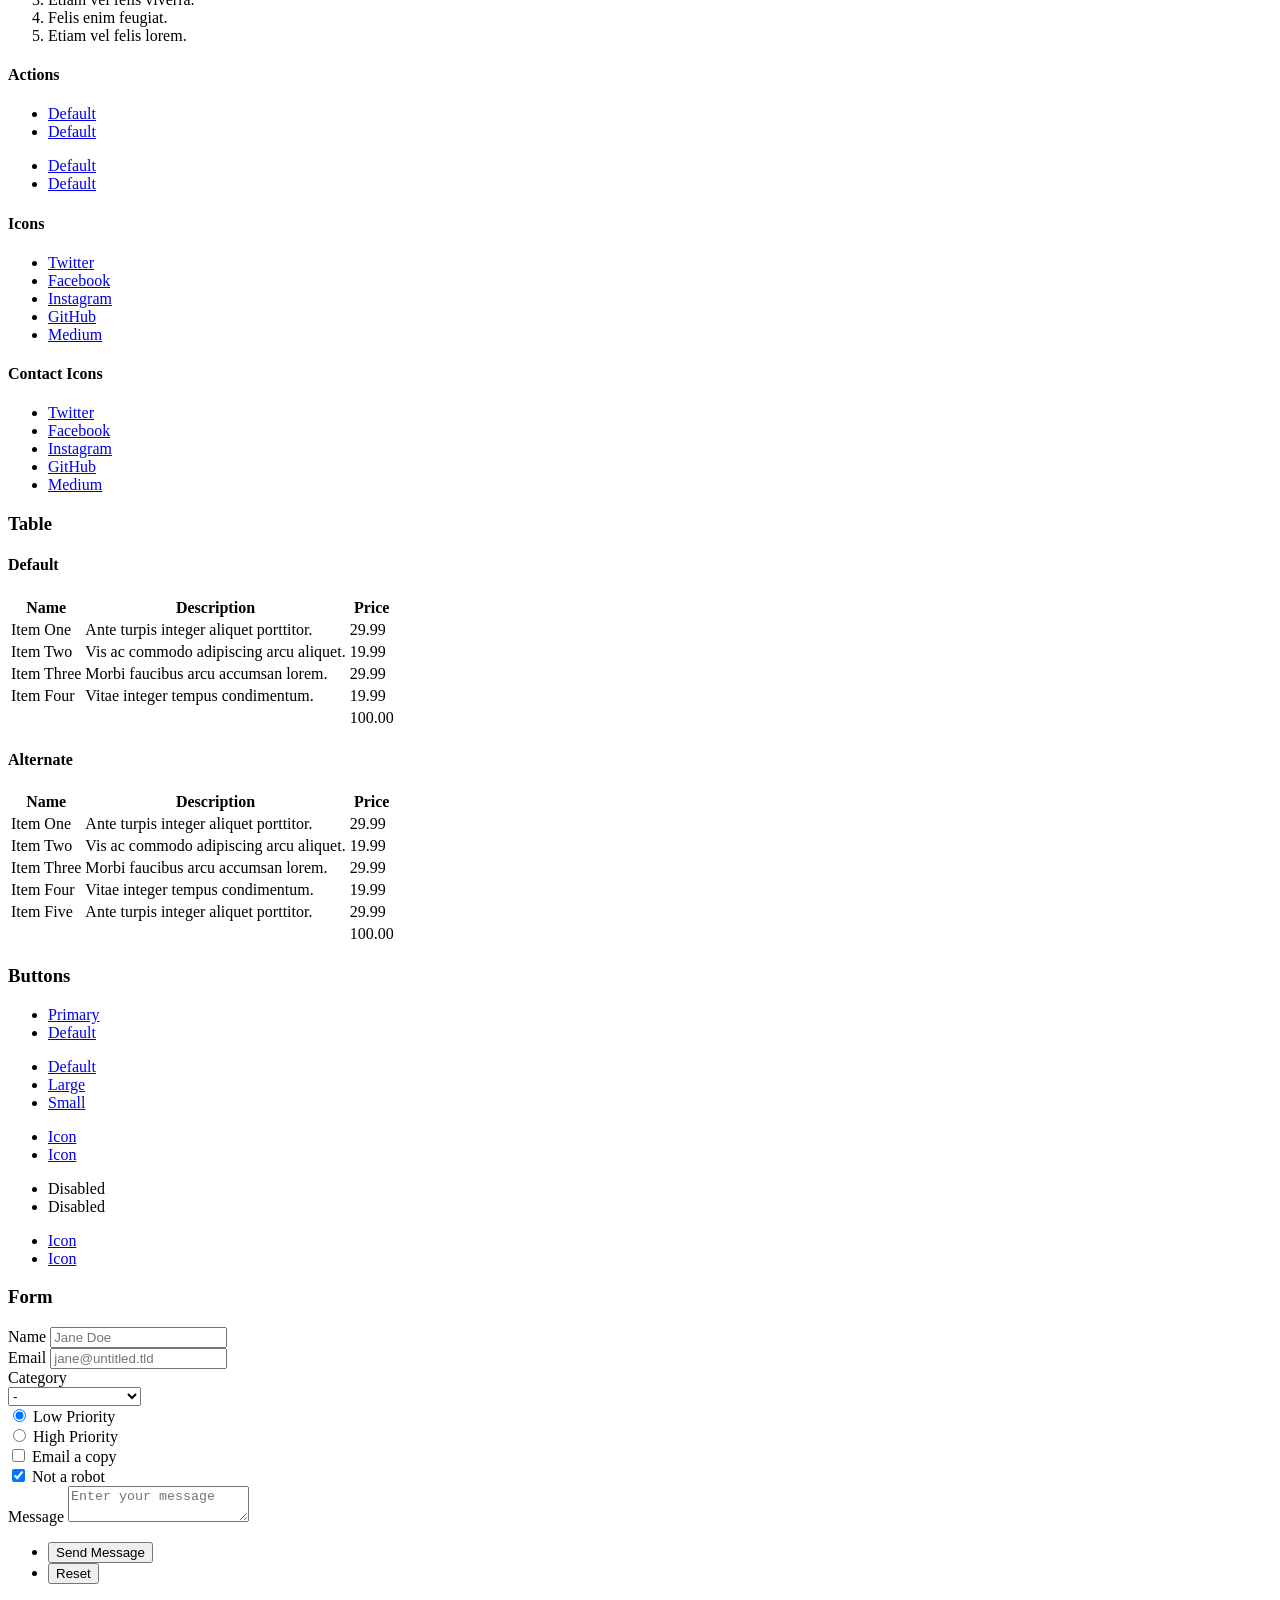
==== commit 608a6b8a: "Update index.html" ====
--- a/index.html
+++ b/index.html
@@ -68,7 +68,7 @@
 						<!-- Panel (Spotlight) -->
 							<section class="panel spotlight large left">
 								<div class="content span-5">
-									<h2 class="major">I'm Professional</h2>
+									<h2 class="major">I'm a Professional</h2>
 									<p>Just sit there and relax while I do your projects!.</p>
 								</div>
 								<div class="image filtered tinted" data-position="top right">
@@ -422,4 +422,4 @@
 			<script src="assets/js/main.js"></script>
 
 	</body>
-</html>+</html>
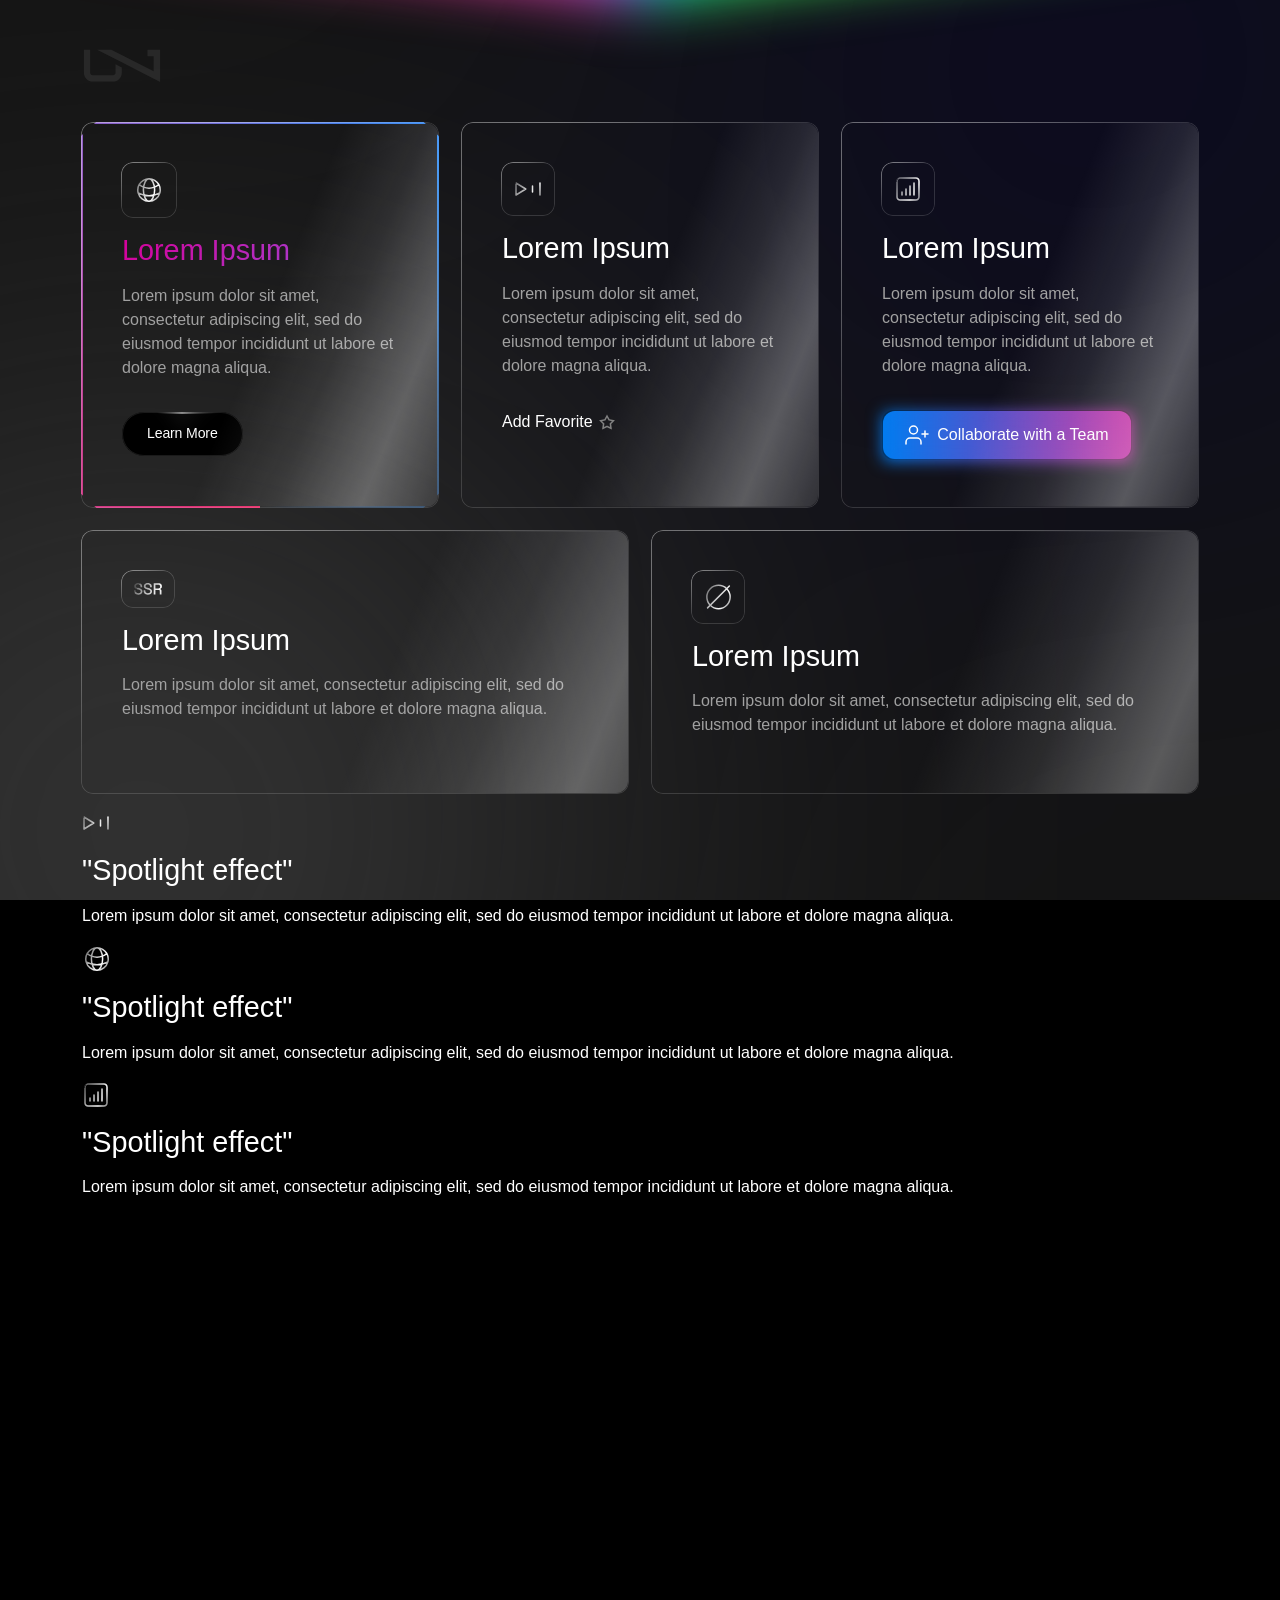
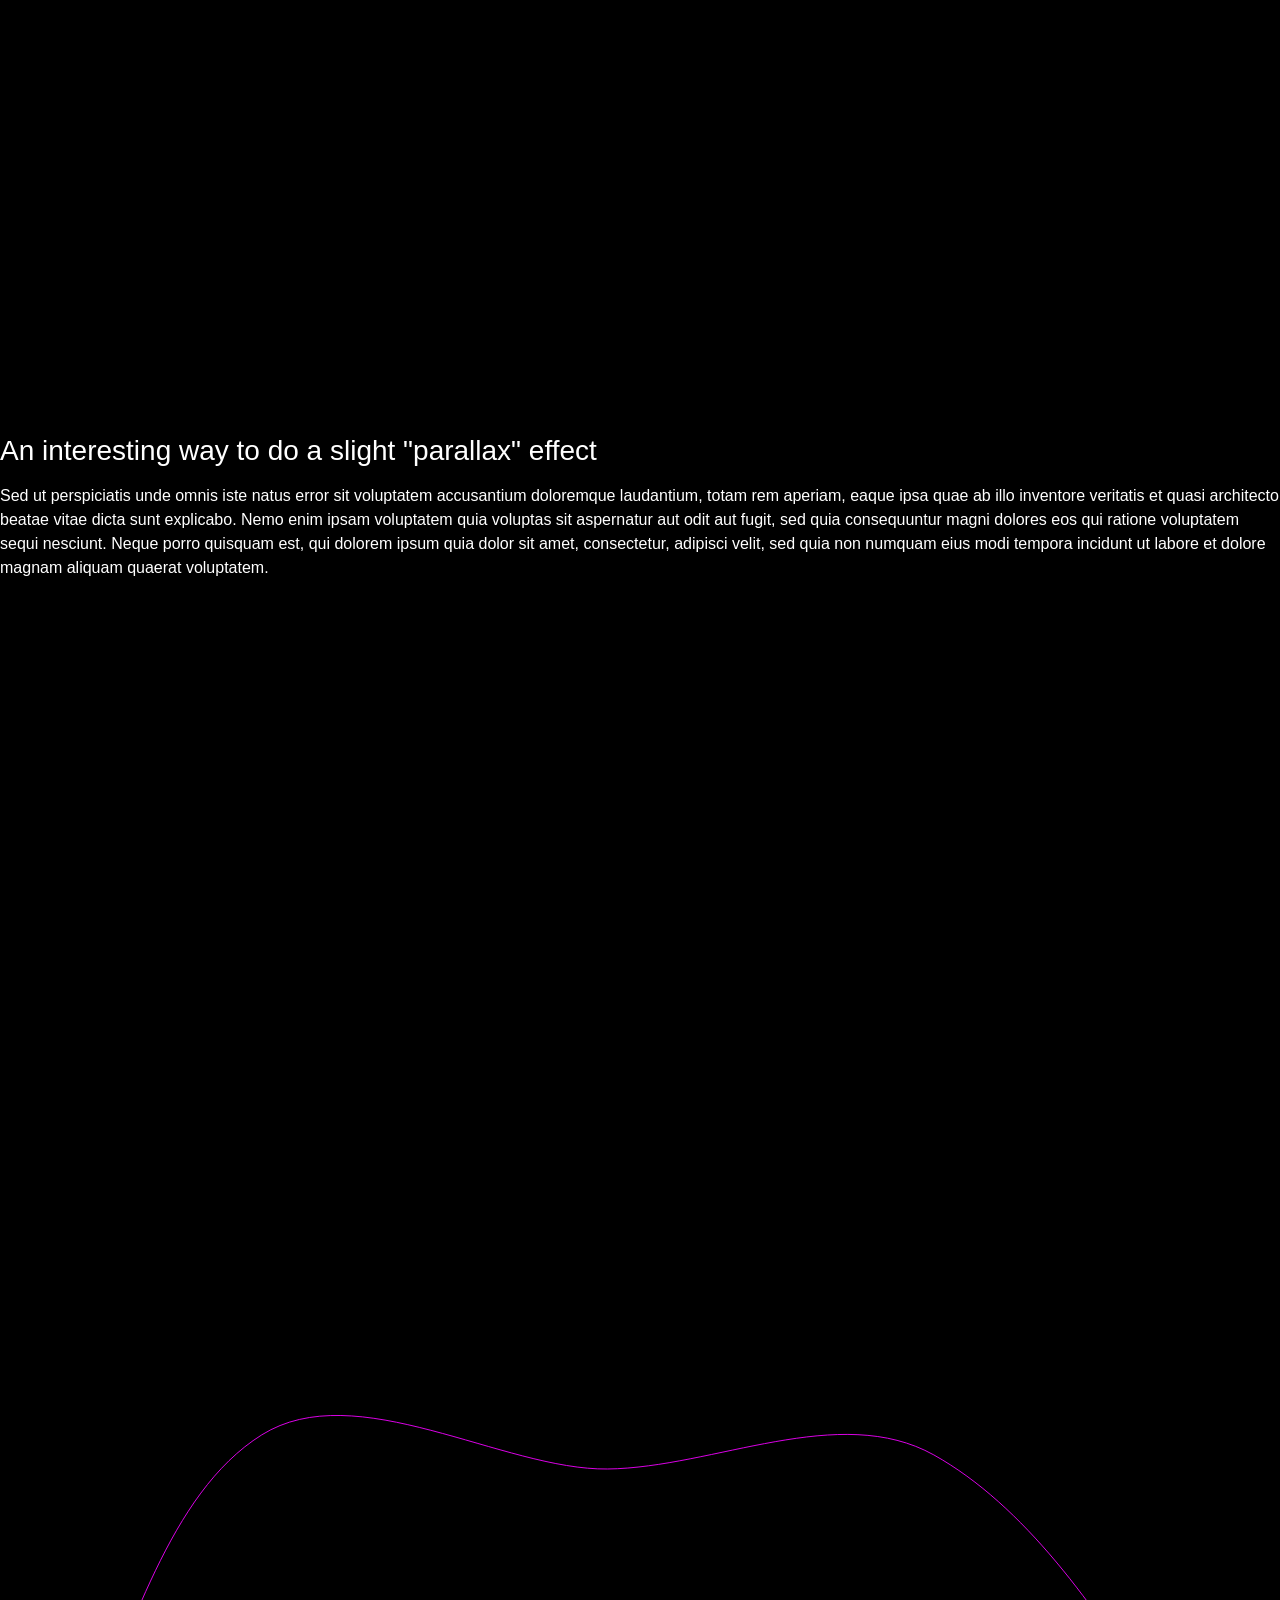
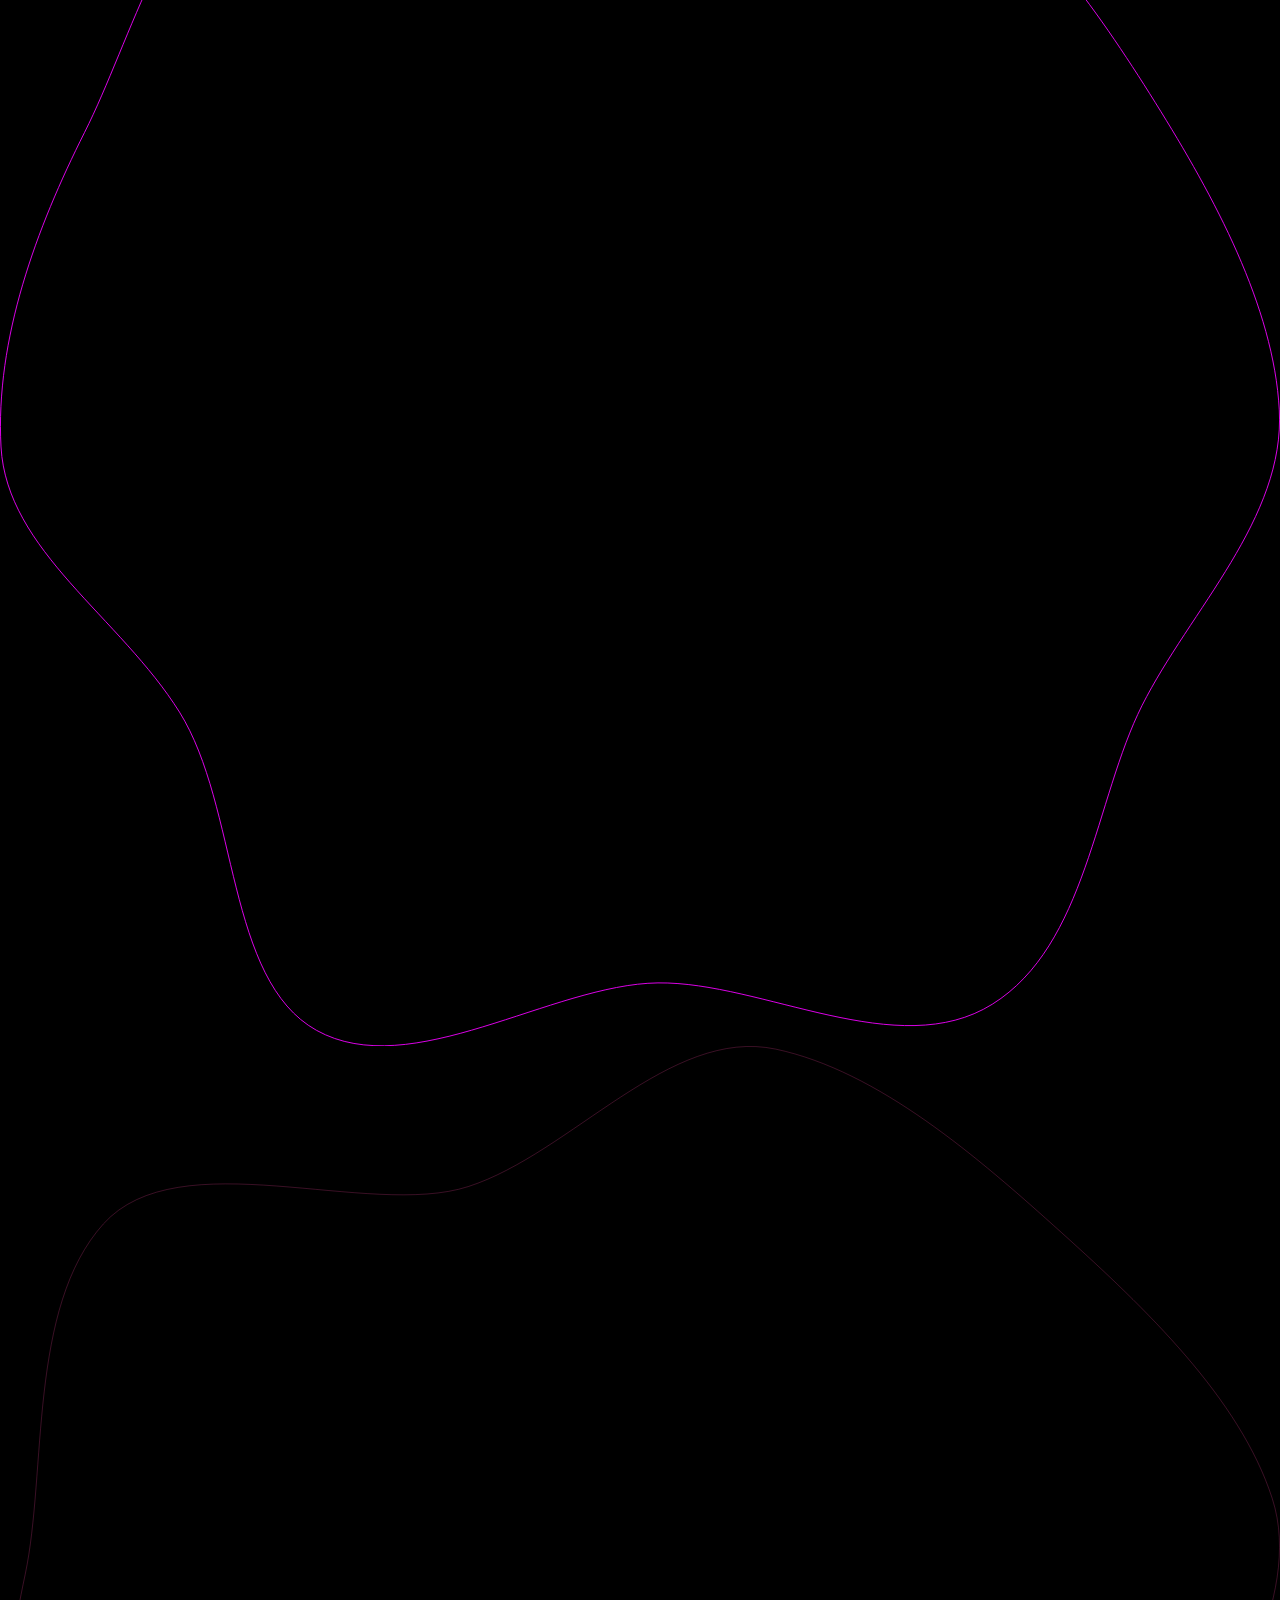
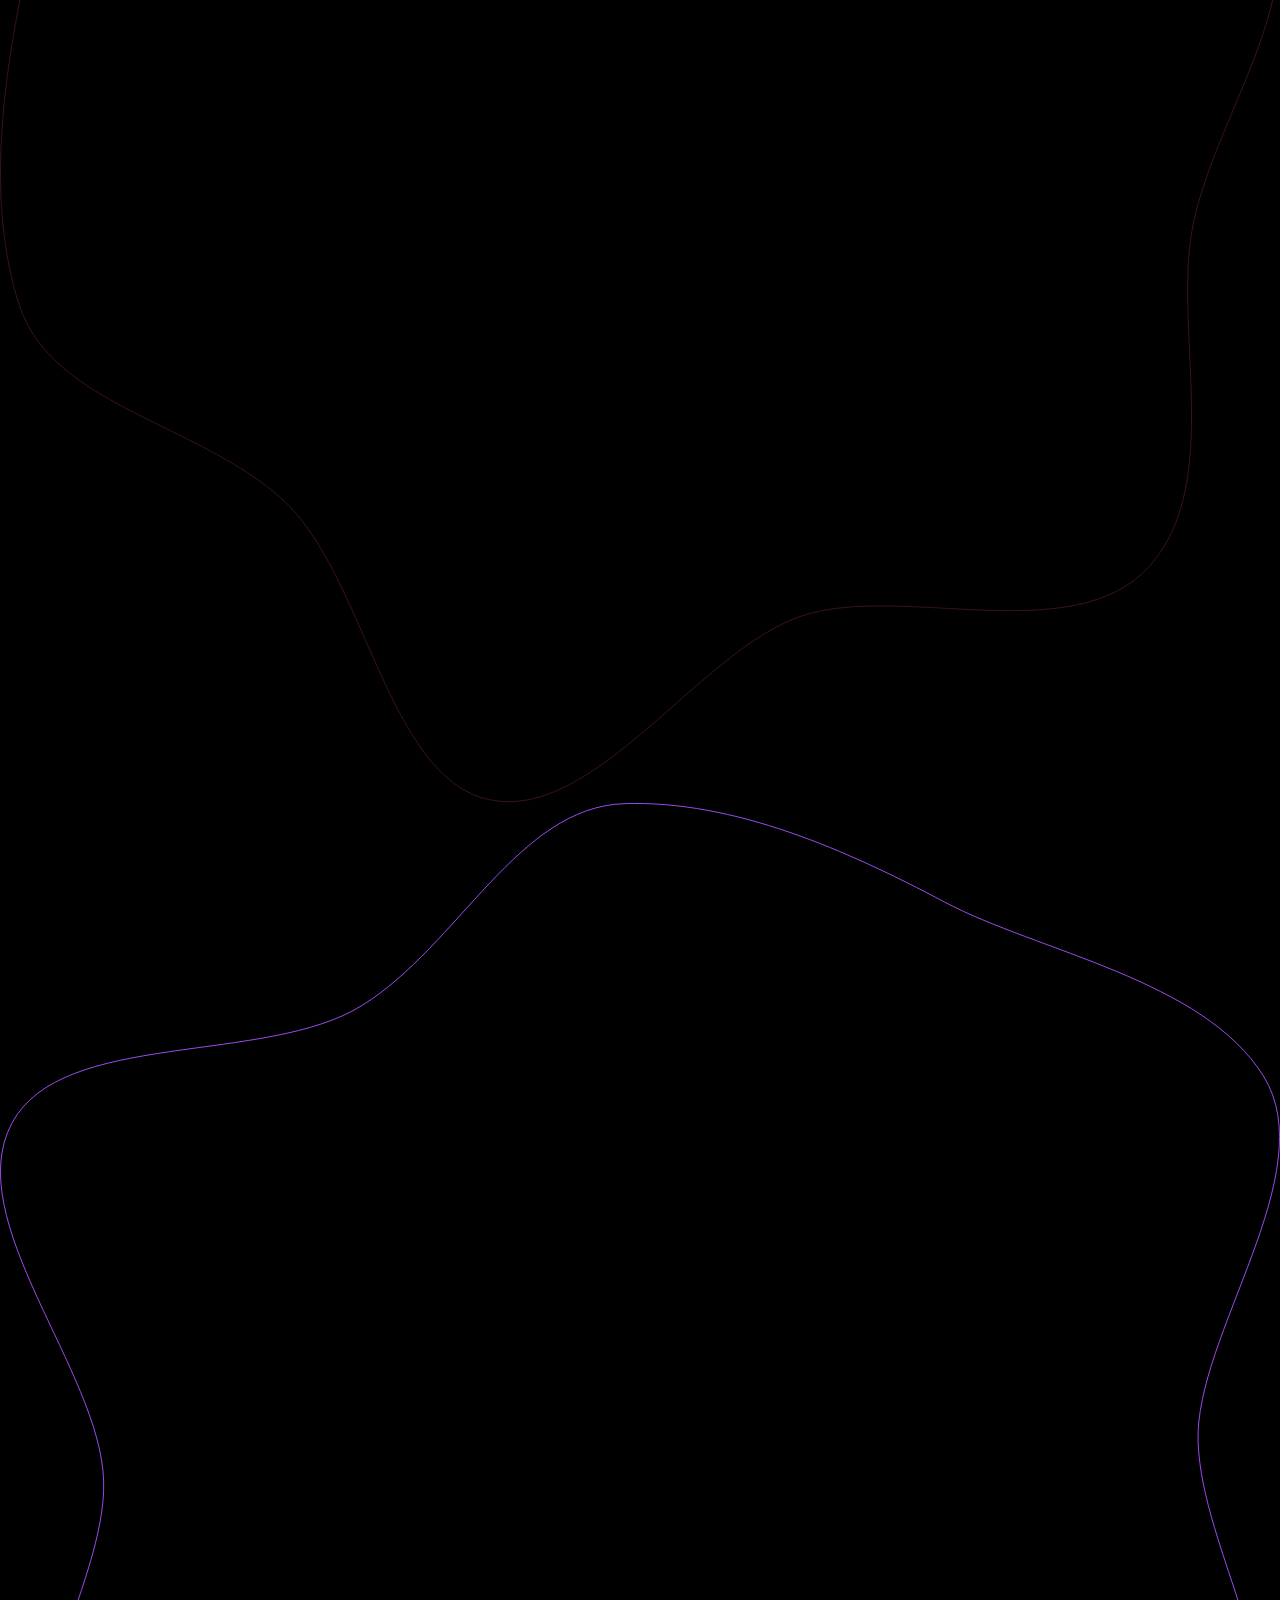
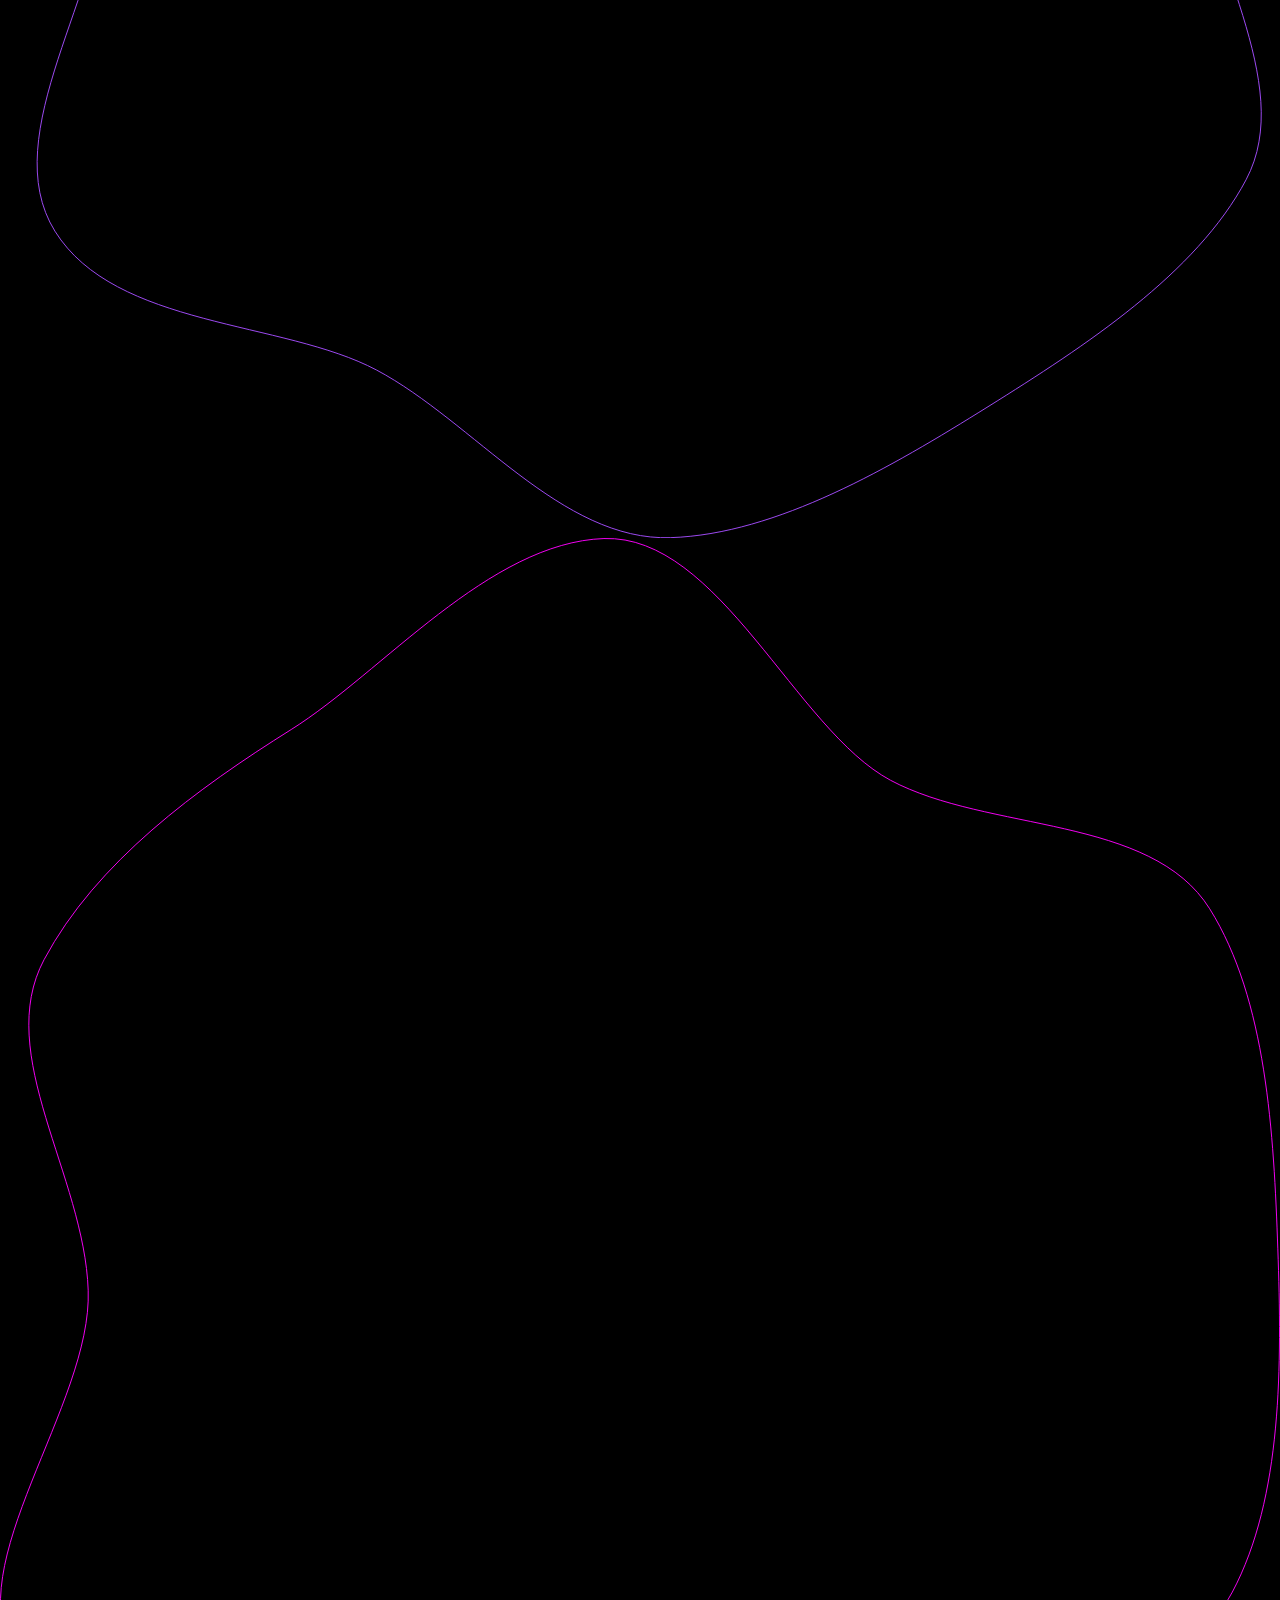
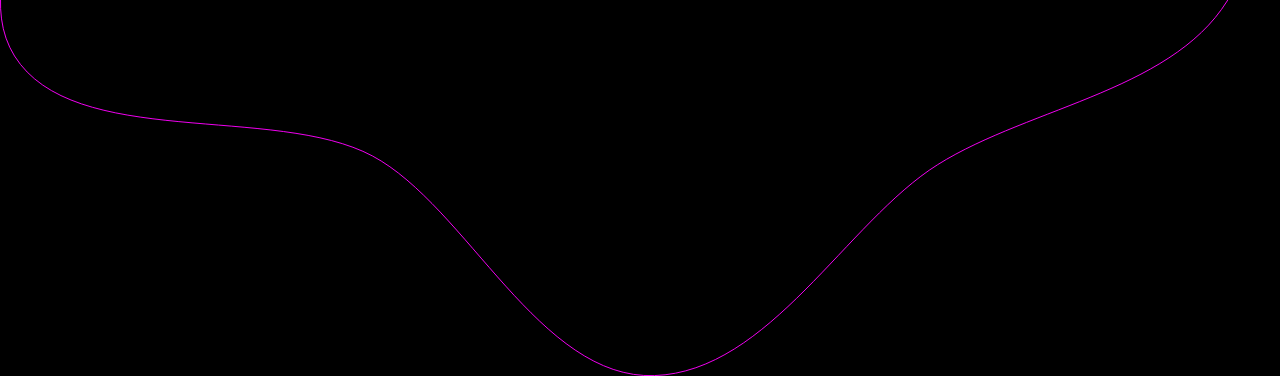
==== commit 9ab4918c: "Initial commit" ====
--- a/index.html
+++ b/index.html
@@ -1,425 +1,400 @@
-<!DOCTYPE HTML>
-<!--
-	Ethereal by HTML5 UP
-	html5up.net | @ajlkn
-	Free for personal and commercial use under the CCA 3.0 license (html5up.net/license)
--->
-<html>
-	<head>
-		<title>Ethereal by HTML5 UP</title>
-		<meta charset="utf-8" />
-		<meta name="viewport" content="width=device-width, initial-scale=1, user-scalable=no" />
-		<link rel="stylesheet" href="assets/css/main.css" />
-		<noscript><link rel="stylesheet" href="assets/css/noscript.css" /></noscript>
-	</head>
-	<body class="is-preload">
-
-		<!-- Page Wrapper -->
-			<div id="page-wrapper">
-
-				<!-- Wrapper -->
-					<div id="wrapper">
-
-						<!-- Panel (Banner) -->
-							<section class="panel banner right">
-								<div class="content color0 span-3-75">
-									<h1 class="major">Hello, my name<br />
-									is MaySa</h1>
-									<p>I'm going to study <strong>Cinema</strong> at the <a href="https://ut.ac.ir/en"> university of Tehran</a>. I'm not quite sure about my future career, but I will probably try to be a director of short and documentary films or something.</p>
-									<ul class="actions">
-										<li><a href="#first" class="button primary color1 circle icon solid fa-angle-right">Next</a></li>
-									</ul>
-								</div>
-								<div class="image filtered span-1-75" data-position="25% 25%">
-									<img src="images/pic01.jpg" alt="" />
-								</div>
-							</section>
-
-						<!-- Panel (Spotlight) -->
-							<section class="panel spotlight medium right" id="first">
-								<div class="content span-7">
-									<h2 class="major">Short Bio</h2>
-									<p>I started studying Mathematics and Physics at the aboojoobe high school, but I realized I'm not really good at mathematics, and it's not really what I want, So I decided to get art Pre-University Diploma and get ready for Iranian University Entrance Exam(Art field).
-										So I put my back into it and studied for 18 months to got ready for this exam. Surprisingly, everything went well and I got rank 4 among approximately 200,000 students, and now I'm getting ready to study Cinema at the University of Tehran   </p>
-								</div>
-								<div class="image filtered tinted" data-position="top left">
-									<img src="images/pic02.jpg" alt="" />
-								</div>
-							</section>
-
-						<!-- Panel -->
-							<section class="panel color1">
-								<div class="intro joined">
-									<h2 class="major">My Career</h2>
-									<p>I can design your UI/UX even tho I didn't know what they were 2 weeks ago.</p>
-								</div>
-								<div class="inner">
-									<ul class="grid-icons three connected">
-										<li><span class="icon fa-gem"><span class="label">Lorem</span></span></li>
-										<li><span class="icon solid fa-camera-retro"><span class="label">Ipsum</span></span></li>
-										<li><span class="icon solid fa-cog"><span class="label">Dolor</span></span></li>
-										<li><span class="icon solid fa-paper-plane"><span class="label">Sit</span></span></li>
-										<li><span class="icon solid fa-chart-bar"><span class="label">Amet</span></span></li>
-										<li><span class="icon solid fa-code"><span class="label">Nullam</span></span></li>
-									</ul>
-								</div>
-							</section>
-
-						<!-- Panel (Spotlight) -->
-							<section class="panel spotlight large left">
-								<div class="content span-5">
-									<h2 class="major">I'm a Professional</h2>
-									<p>Just sit there and relax while I do your projects!.</p>
-								</div>
-								<div class="image filtered tinted" data-position="top right">
-									<img src="images/pic03.jpg" alt="" />
-								</div>
-							</section>
-
-						<!-- Panel -->
-							<section class="panel">
-								<div class="intro color2">
-									<h2 class="major">My Photography Career</h2>
-									<p>Have I told you about my photography career? well, I told you now. Just take a look at my pictures and you will get charmed.</p>
-								</div>
-								<div class="gallery">
-									<div class="group span-3">
-										<a href="images/gallery/fulls/01.jpg" class="image filtered span-3" data-position="bottom"><img src="images/gallery/thumbs/01.jpg" alt="" /></a>
-										<a href="images/gallery/fulls/02.jpg" class="image filtered span-1-5" data-position="center"><img src="images/gallery/thumbs/02.jpg" alt="" /></a>
-										<a href="images/gallery/fulls/03.jpg" class="image filtered span-1-5" data-position="bottom"><img src="images/gallery/thumbs/03.jpg" alt="" /></a>
-									</div>
-									<a href="images/gallery/fulls/04.jpg" class="image filtered span-2-5" data-position="top"><img src="images/gallery/thumbs/04.jpg" alt="" /></a>
-									<div class="group span-4-5">
-										<a href="images/gallery/fulls/05.jpg" class="image filtered span-3" data-position="top"><img src="images/gallery/thumbs/05.jpg" alt="" /></a>
-										<a href="images/gallery/fulls/06.jpg" class="image filtered span-1-5" data-position="center"><img src="images/gallery/thumbs/06.jpg" alt="" /></a>
-										<a href="images/gallery/fulls/07.jpg" class="image filtered span-1-5" data-position="bottom"><img src="images/gallery/thumbs/07.jpg" alt="" /></a>
-										<a href="images/gallery/fulls/08.jpg" class="image filtered span-3" data-position="top"><img src="images/gallery/thumbs/08.jpg" alt="" /></a>
-									</div>
-									<a href="images/gallery/fulls/09.jpg" class="image filtered span-2-5" data-position="right"><img src="images/gallery/thumbs/09.jpg" alt="" /></a>
-								</div>
-							</section>
-
-						<!-- Panel -->
-							<section class="panel color4-alt">
-								<div class="intro color4">
-									<h2 class="major">Contact Me</h2>
-									<p>You can put a message and contact me here.</p>
-								</div>
-								<div class="inner columns divided">
-									<div class="span-3-25">
-										<form method="post" action="#">
-											<div class="fields">
-												<div class="field half">
-													<label for="name">Name</label>
-													<input type="text" name="name" id="name" />
-												</div>
-												<div class="field half">
-													<label for="email">Email</label>
-													<input type="email" name="email" id="email" />
-												</div>
-												<div class="field">
-													<label for="message">Message</label>
-													<textarea name="message" id="message" rows="4"></textarea>
-												</div>
-											</div>
-											<ul class="actions">
-												<li><input type="submit" value="Send Message" class="button primary" /></li>
-											</ul>
-										</form>
-									</div>
-									<div class="span-1-5">
-										<ul class="contact-icons color1">
-											<li class="icon brands fa-twitter"><a href="#">@untitled-tld</a></li>
-											<li class="icon brands fa-facebook-f"><a href="#">facebook.com/untitled</a></li>
-											<li class="icon brands fa-telegram"><a href="#">@Poldarked</a></li>
-											<li class="icon brands fa-instagram"><a href="https://www.instagram.com/maylodramatica/">@maylodramatica</a></li>
-											<li class="icon brands fa-github"><a href="https://github.com/Zalius">untitled</a></li>
-										</ul>
-									</div>
-								</div>
-							</section>
-
-						<!-- Panel -->
-							<section class="panel color2-alt">
-								<div class="intro color2">
-									<h2 class="major">Elements</h2>
-									<p>The elements and designs you see here are just a part of my repository. </p>
-								</div>
-								<div class="inner columns aligned">
-									<div class="span-2-75">
-
-										<h3 class="major">Text</h3>
-										<p>This is <b>bold</b> and this is <strong>strong</strong>. This is <i>italic</i> and this is <em>emphasized</em>.
-										This is <sup>superscript</sup> text and this is <sub>subscript</sub> text.
-										This is <u>underlined</u> and this is code: <code>for (;;) { ... }</code>. Finally, <a href="#">this is a link</a>.</p>
-
-										<h1>Heading Level 1</h1>
-										<h2>Heading Level 2</h2>
-										<h3>Heading Level 3</h3>
-										<h4>Heading Level 4</h4>
-										<h5>Heading Level 5</h5>
-										<h6>Heading Level 6</h6>
-
-									</div>
-									<div class="span-3">
-
-										<h4>Blockquote</h4>
-										<blockquote>Lorem ipsum dolor sit amet. Felis sagittis eget tempus euismod. Vestibulum ante ipsum primis in vestibulum. Blandit adipiscing eu iaculis volutpat ac adipiscing volutpat ac adipiscing faucibus.</blockquote>
-
-										<h4>Preformatted</h4>
-										<pre><code>i = 0;
-
-while (!deck.isInOrder()) {
-    print 'Iteration ' + (i++);
-    deck.shuffle();
-}
-
-print 'It took ' + i + ' iterations to sort the deck.';</code></pre>
-
-									</div>
-									<div class="span-1-25">
-
-										<h3 class="major">Lists</h3>
-
-										<h4>Unordered</h4>
-										<ul>
-											<li>Lorem ipsum dolor sit.</li>
-											<li>Dolor pulvinar etiam.</li>
-											<li>Etiam vel felis viverra.</li>
-										</ul>
-
-										<h4>Alternate</h4>
-										<ul class="alt">
-											<li>Lorem ipsum dolor sit.</li>
-											<li>Dolor pulvinar etiam.</li>
-											<li>Etiam vel felis viverra.</li>
-											<li>Felis enim feugiat.</li>
-										</ul>
-
-									</div>
-									<div class="span-1-5">
-
-										<h4>Ordered</h4>
-										<ol>
-											<li>Lorem ipsum dolor sit.</li>
-											<li>Dolor pulvinar etiam.</li>
-											<li>Etiam vel felis viverra.</li>
-											<li>Felis enim feugiat.</li>
-											<li>Etiam vel felis lorem.</li>
-										</ol>
-
-										<h4>Actions</h4>
-										<ul class="actions">
-											<li><a href="#" class="button primary color2">Default</a></li>
-											<li><a href="#" class="button">Default</a></li>
-										</ul>
-										<ul class="actions stacked">
-											<li><a href="#" class="button primary color2">Default</a></li>
-											<li><a href="#" class="button">Default</a></li>
-										</ul>
-
-									</div>
-									<div class="span-1-25">
-
-										<h4>Icons</h4>
-										<ul class="icons">
-											<li><a href="#" class="icon brands fa-twitter"><span class="label">Twitter</span></a></li>
-											<li><a href="#" class="icon brands fa-facebook-f"><span class="label">Facebook</span></a></li>
-											<li><a href="#" class="icon brands fa-instagram"><span class="label">Instagram</span></a></li>
-											<li><a href="#" class="icon brands fa-github"><span class="label">GitHub</span></a></li>
-											<li><a href="#" class="icon brands fa-medium-m"><span class="label">Medium</span></a></li>
-										</ul>
-
-										<h4>Contact Icons</h4>
-										<ul class="contact-icons color2">
-											<li class="icon brands fa-twitter"><a href="#">Twitter</a></li>
-											<li class="icon brands fa-facebook-f"><a href="#">Facebook</a></li>
-											<li class="icon brands fa-instagram"><a href="#">Instagram</a></li>
-											<li class="icon brands fa-github"><a href="#">GitHub</a></li>
-											<li class="icon brands fa-medium-m"><a href="#">Medium</a></li>
-										</ul>
-
-									</div>
-									<div class="span-3">
-										<h3 class="major">Table</h3>
-										<h4>Default</h4>
-										<div class="table-wrapper">
-											<table>
-												<thead>
-													<tr>
-														<th>Name</th>
-														<th>Description</th>
-														<th>Price</th>
-													</tr>
-												</thead>
-												<tbody>
-													<tr>
-														<td>Item One</td>
-														<td>Ante turpis integer aliquet porttitor.</td>
-														<td>29.99</td>
-													</tr>
-													<tr>
-														<td>Item Two</td>
-														<td>Vis ac commodo adipiscing arcu aliquet.</td>
-														<td>19.99</td>
-													</tr>
-													<tr>
-														<td>Item Three</td>
-														<td> Morbi faucibus arcu accumsan lorem.</td>
-														<td>29.99</td>
-													</tr>
-													<tr>
-														<td>Item Four</td>
-														<td>Vitae integer tempus condimentum.</td>
-														<td>19.99</td>
-													</tr>
-												</tbody>
-												<tfoot>
-													<tr>
-														<td colspan="2"></td>
-														<td>100.00</td>
-													</tr>
-												</tfoot>
-											</table>
-										</div>
-									</div>
-									<div class="span-3">
-										<h4>Alternate</h4>
-										<div class="table-wrapper">
-											<table class="alt">
-												<thead>
-													<tr>
-														<th>Name</th>
-														<th>Description</th>
-														<th>Price</th>
-													</tr>
-												</thead>
-												<tbody>
-													<tr>
-														<td>Item One</td>
-														<td>Ante turpis integer aliquet porttitor.</td>
-														<td>29.99</td>
-													</tr>
-													<tr>
-														<td>Item Two</td>
-														<td>Vis ac commodo adipiscing arcu aliquet.</td>
-														<td>19.99</td>
-													</tr>
-													<tr>
-														<td>Item Three</td>
-														<td> Morbi faucibus arcu accumsan lorem.</td>
-														<td>29.99</td>
-													</tr>
-													<tr>
-														<td>Item Four</td>
-														<td>Vitae integer tempus condimentum.</td>
-														<td>19.99</td>
-													</tr>
-													<tr>
-														<td>Item Five</td>
-														<td>Ante turpis integer aliquet porttitor.</td>
-														<td>29.99</td>
-													</tr>
-												</tbody>
-												<tfoot>
-													<tr>
-														<td colspan="2"></td>
-														<td>100.00</td>
-													</tr>
-												</tfoot>
-											</table>
-										</div>
-									</div>
-									<div class="span-2-25">
-										<h3 class="major">Buttons</h3>
-										<ul class="actions">
-											<li><a href="#" class="button primary color2">Primary</a></li>
-											<li><a href="#" class="button">Default</a></li>
-										</ul>
-										<ul class="actions">
-											<li><a href="#" class="button">Default</a></li>
-											<li><a href="#" class="button large">Large</a></li>
-											<li><a href="#" class="button small">Small</a></li>
-										</ul>
-										<ul class="actions">
-											<li><a href="#" class="button primary color2 icon solid fa-cog">Icon</a></li>
-											<li><a href="#" class="button icon fa-gem">Icon</a></li>
-										</ul>
-										<ul class="actions">
-											<li><span class="button primary color2 disabled">Disabled</span></li>
-											<li><span class="button disabled">Disabled</span></li>
-										</ul>
-										<ul class="actions">
-											<li><a href="#" class="button primary color2 circle icon solid fa-cog">Icon</a></li>
-											<li><a href="#" class="button circle icon fa-gem">Icon</a></li>
-										</ul>
-									</div>
-									<div class="span-4-5">
-										<h3 class="major">Form</h3>
-										<form method="post" action="#">
-											<div class="fields">
-												<div class="field third">
-													<label for="demo-name">Name</label>
-													<input type="text" name="demo-name" id="demo-name" value="" placeholder="Jane Doe" />
-												</div>
-												<div class="field third">
-													<label for="demo-email">Email</label>
-													<input type="email" name="demo-email" id="demo-email" value="" placeholder="jane@untitled.tld" />
-												</div>
-												<div class="field third">
-													<label for="demo-category">Category</label>
-													<div class="select-wrapper">
-														<select name="demo-category" id="demo-category">
-															<option value="">-</option>
-															<option value="1">Manufacturing</option>
-															<option value="1">Shipping</option>
-															<option value="1">Administration</option>
-															<option value="1">Human Resources</option>
-														</select>
-													</div>
-												</div>
-												<div class="field quarter">
-													<input type="radio" id="demo-priority-low" name="demo-priority" class="color2" checked />
-													<label for="demo-priority-low">Low Priority</label>
-												</div>
-												<div class="field quarter">
-													<input type="radio" id="demo-priority-high" name="demo-priority" class="color2" />
-													<label for="demo-priority-high">High Priority</label>
-												</div>
-												<div class="field quarter">
-													<input type="checkbox" id="demo-copy" name="demo-copy" class="color2" />
-													<label for="demo-copy">Email a copy</label>
-												</div>
-												<div class="field quarter">
-													<input type="checkbox" id="demo-human" name="demo-human" class="color2" checked />
-													<label for="demo-human">Not a robot</label>
-												</div>
-												<div class="field">
-													<label for="demo-message">Message</label>
-													<textarea name="demo-message" id="demo-message" placeholder="Enter your message" rows="2"></textarea>
-												</div>
-											</div>
-											<ul class="actions">
-												<li><input type="submit" value="Send Message" class="primary color2" /></li>
-												<li><input type="reset" value="Reset" /></li>
-											</ul>
-										</form>
-									</div>
-								</div>
-							</section>
-
-						<!-- Copyright -->
-							<div class="copyright">&copy; Untitled. Design: <a href="https://html5up.net">HTML5 UP</a>.</div>
-
-					</div>
-
-			</div>
-
-		<!-- Scripts -->
-			<script src="assets/js/jquery.min.js"></script>
-			<script src="assets/js/browser.min.js"></script>
-			<script src="assets/js/breakpoints.min.js"></script>
-			<script src="assets/js/main.js"></script>
-
-	</body>
-</html>
+<!DOCTYPE html>
+<html lang="en" >
+<head>
+  <meta charset="UTF-8">
+  <title>CodePen - Cards (gradient border)</title>
+  <link rel='stylesheet' href='https://cdnjs.cloudflare.com/ajax/libs/bootstrap/5.0.2/css/bootstrap.min.css'><link rel="stylesheet" href="./style.css">
+
+</head>
+<body>
+<!-- partial:index.partial.html -->
+<div class="container max-w-7xl pt-5 pb-12 mb-12">
+	<div class="gradient-line">
+	</div>
+	<div class="row">
+		<div class="col">
+			<svg xmlns="http://www.w3.org/2000/svg" xmlns:xlink="http://www.w3.org/1999/xlink" viewBox="0 0 124.8372 55.2489" class="logo">
+				<style>
+					.draw-path {
+						--length: 100;
+						stroke-dasharray: var(--length) var(--length);
+						stroke-dashoffset: var(--path-from);
+						filter: blur(10px);
+						fill: none;
+						animation: draw 1.5s infinite ease-in-out;
+					}
+
+					.u-path {
+						--path-from: calc(var(--length) * 3px);
+						--path-to: var(--length);
+					}
+
+					.seven-path {
+						--path-from: calc(var(--length) * -3px);
+						--path-to: calc(var(--length) * -1px);
+						animation-delay: 0.4s;
+					}
+
+					@keyframes draw {
+						from {
+							stroke-dashoffset: var(--path-from);
+						}
+
+						to {
+							stroke-dashoffset: var(--path-to);
+							opacity: 0;
+						}
+					}
+				</style>
+				<defs>
+					<linearGradient id="seven-gradient" gradientUnits="userSpaceOnUse" x1="23.5345" y1="27.9014" x2="121.9345" y2="27.9014" gradientTransform="matrix(1 0 0 -1 0 55.8028)">
+						<stop offset="0" style="stop-color: #f0ebab" />
+						<stop offset="0.4" style="stop-color: #f3b4ce" />
+						<stop offset="1" style="stop-color: #96cfca" />
+					</linearGradient>
+					<clipPath id="clip-seven">
+						<path d="M102.2345,2.9014v9.8h9.6v23.6l-65.3-33.3l-0.3-0.1h-22.7l32.4,16.3l66,33.7v-50H102.2345z" />
+					</clipPath>
+					<clipPath id="clip-u">
+						<path d="M52.3345,38.5014c0,2.2091-1.7909,4-4,4h-31.6c-2.2091,0-4-1.7909-4-4v-35.6h-9.8v35.6c0,7.7,6.2,13.9,13.8,13.9h31.6c7.6,0,13.8-6.2,13.8-13.9v-8.1l-9.8-5V38.5014z" />
+					</clipPath>
+				</defs>
+
+				<g fill="rgba(255,255,255,0.08)">
+					<path d="M102.2345,2.9014v9.8h9.6v23.6l-65.3-33.3l-0.3-0.1h-22.7l32.4,16.3l66,33.7v-50H102.2345z" />
+					<path d="M52.3345,38.5014c0,2.2091-1.7909,4-4,4h-31.6c-2.2091,0-4-1.7909-4-4v-35.6h-9.8v35.6c0,7.7,6.2,13.9,13.8,13.9h31.6c7.6,0,13.8-6.2,13.8-13.9v-8.1l-9.8-5V38.5014z" />
+				</g>
+
+				<path clip-path="url(#clip-seven)" class="draw-path seven-path" stroke="url(#seven-gradient)" stroke-width="11" stroke-miterlimit="10" d="M102.0318,7.8102h14.9001v36.7666L25.5799-1.9312" pathLength="100" />
+				<path clip-path="url(#clip-u)" class="draw-path u-path" stroke="#fff" stroke-width="11" stroke-miterlimit="10" d="M7.8842,2.7939l0.0451,35.4694c0,5.0171,3.8335,9.0363,8.8506,9.0363h31.1442c5.0171,0,9.0843-4.0672,9.0843-9.0843V24.9046" pathLength="100" />
+				<path clip-path="url(#clip-seven)" class="draw-path seven-path" stroke="url(#seven-gradient)" stroke-width="11" stroke-miterlimit="10" d="M102.0318,7.8102h14.9001v36.7666L25.5799-1.9312" pathLength="100" />
+				<path clip-path="url(#clip-u)" class="draw-path u-path" stroke="#fff" stroke-width="11" stroke-miterlimit="10" d="M7.8842,2.7939l0.0451,35.4694c0,5.0171,3.8335,9.0363,8.8506,9.0363h31.1442c5.0171,0,9.0843-4.0672,9.0843-9.0843V24.9046" pathLength="100" />
+				<path clip-path="url(#clip-seven)" class="draw-path seven-path" stroke="url(#seven-gradient)" stroke-width="11" stroke-miterlimit="10" d="M102.0318,7.8102h14.9001v36.7666L25.5799-1.9312" pathLength="100" />
+				<path clip-path="url(#clip-u)" class="draw-path u-path" stroke="#fff" stroke-width="11" stroke-miterlimit="10" d="M7.8842,2.7939l0.0451,35.4694c0,5.0171,3.8335,9.0363,8.8506,9.0363h31.1442c5.0171,0,9.0843-4.0672,9.0843-9.0843V24.9046" pathLength="100" />
+			</svg>
+		</div>
+	</div>
+	<div class="row g-4 mt-3">
+		<div class="col-lg-4">
+			<div class="gradient-border-card">
+				<div class="icon mb-3">
+					<svg aria-labelledby="routes-icon-title" fill="none" height="30" role="img" viewBox="0 0 30 30" width="30" xmlns="http://www.w3.org/2000/svg">
+						<title id="routes-icon-title">An icon of a globe</title>
+						<defs>
+							<linearGradient gradientUnits="userSpaceOnUse" id="icon-gradient-fill" x1="4" x2="40" y1="4" y2="24">
+								<stop stop-color="white" stop-opacity="0.2"></stop>
+								<stop offset="0" stop-color="white" stop-opacity="0.4"></stop>
+								<stop offset="0.5" stop-color="white"></stop>
+								<stop offset="0.75" stop-color="white" stop-opacity="0.4"></stop>
+								<stop offset="1" stop-color="white" stop-opacity="0"></stop>
+							</linearGradient>
+						</defs>
+						<path d="M15 26.25C17.4937 26.2499 19.9168 25.4215 21.8888 23.895C23.8607 22.3685 25.2699 20.2304 25.895 17.8163M15 26.25C12.5063 26.2499 10.0832 25.4215 8.11121 23.895C6.13925 22.3685 4.73009 20.2304 4.105 17.8163M15 26.25C18.1062 26.25 20.625 21.2125 20.625 15C20.625 8.7875 18.1062 3.75 15 3.75M15 26.25C11.8937 26.25 9.375 21.2125 9.375 15C9.375 8.7875 11.8937 3.75 15 3.75M15 3.75C16.9953 3.74917 18.9549 4.2792 20.6777 5.28571C22.4006 6.29221 23.8246 7.73896 24.8037 9.4775M15 3.75C13.0047 3.74917 11.0451 4.2792 9.32226 5.28571C7.59942 6.29221 6.17538 7.73896 5.19625 9.4775M24.8037 9.4775C22.0821 11.8349 18.6007 13.1302 15 13.125C11.2525 13.125 7.825 11.75 5.19625 9.4775M24.8037 9.4775C25.7548 11.1625 26.2531 13.0651 26.25 15C26.25 15.9725 26.1262 16.9163 25.895 17.8163M25.895 17.8163C22.5615 19.6642 18.8115 20.631 15 20.625C11.0475 20.625 7.33375 19.6063 4.105 17.8163M4.105 17.8163C3.86843 16.8962 3.74915 15.95 3.75 15C3.75 12.9938 4.275 11.1088 5.19625 9.4775" stroke="url(#icon-gradient-fill)" stroke-linecap="round" stroke-linejoin="round" stroke-width="1.5"></path>
+					</svg>
+				</div>
+				<h2 class="gradient-text-animation">Lorem Ipsum</h2>
+				<p class="mt-3">Lorem ipsum dolor sit amet, consectetur adipiscing elit, sed do eiusmod tempor incididunt ut labore et dolore magna aliqua.</p>
+				<div class="shimmer" style="--delay: -6s"></div>
+				<i aria-hidden="true"></i>
+				<div class="glowing-wrapper glowing-wrapper-active mt-3">
+					<div class="glowing-wrapper-animations">
+						<div class="glowing-wrapper-glow"></div>
+						<div class="glowing-wrapper-mask-wrapper">
+							<div class="glowing-wrapper-mask"></div>
+						</div>
+					</div>
+					<div class="glowing-wrapper-borders-masker">
+						<div class="glowing-wrapper-borders"></div>
+					</div>
+					<a href="#" class="glowing-wrapper-button w-inline-block">
+						<div class="text-white">Learn More</div>
+					</a>
+				</div>
+			</div>
+		</div>
+		<div class="col-lg-4">
+			<div class="gradient-border-card">
+				<div class="icon mb-3">
+					<svg aria-labelledby="middleware-icon-title" fill="none" height="28" role="img" viewBox="0 0 28 28" width="28" xmlns="http://www.w3.org/2000/svg">
+						<title id="middleware-icon-title">An icon for Edge Middleware</title>
+						<defs>
+							<linearGradient gradientUnits="userSpaceOnUse" id="icon-gradient-fill" x1="4" x2="40" y1="4" y2="24">
+								<stop stop-color="white" stop-opacity="0.2"></stop>
+								<stop offset="0" stop-color="white" stop-opacity="0.4"></stop>
+								<stop offset="0.5" stop-color="white"></stop>
+								<stop offset="0.75" stop-color="white" stop-opacity="0.4"></stop>
+								<stop offset="1" stop-color="white" stop-opacity="0"></stop>
+							</linearGradient>
+						</defs>
+						<path d="M18.5 11.0001L18.5 17.0001M26 8.00012V20.0001M11.75 14.0001L2 20.0001L2 8.00012L11.75 14.0001Z" stroke="url(#icon-gradient-fill)" stroke-linecap="round" stroke-linejoin="round" stroke-width="1.5"></path>
+					</svg>
+				</div>
+				<h2>Lorem Ipsum</h2>
+				<p class="mt-3">Lorem ipsum dolor sit amet, consectetur adipiscing elit, sed do eiusmod tempor incididunt ut labore et dolore magna aliqua.</p>
+				<div class="favorite-item mt-3">
+					Add Favorite
+					<span aria-hidden="true" style="height: 16px;">
+						<div class="favorite-container">
+							<svg data-testid="geist-icon" height="16" stroke-linejoin="round" viewBox="0 0 16 16" width="16" style="color: gray;">
+								<path fill-rule="evenodd" clip-rule="evenodd" d="M8.00001 0.433594L8.65845 1.64093L10.5908 5.18412L14.5577 5.92698L15.9094 6.18011L14.9646 7.17942L12.192 10.1121L12.7113 14.1144L12.8883 15.4782L11.6459 14.8884L8.00001 13.1577L4.35408 14.8884L3.11173 15.4782L3.28869 14.1144L3.80802 10.1121L1.03538 7.17942L0.0906067 6.18011L1.44233 5.92698L5.40922 5.18412L7.34156 1.64093L8.00001 0.433594ZM8.00001 3.56646L6.55565 6.21487L6.38519 6.52743L6.03525 6.59296L3.07014 7.14822L5.14259 9.34029L5.38718 9.59899L5.34137 9.95205L4.95318 12.9436L7.67838 11.65L8.00001 11.4973L8.32163 11.65L11.0468 12.9436L10.6586 9.95205L10.6128 9.59899L10.8574 9.34029L12.9299 7.14822L9.96476 6.59296L9.61482 6.52743L9.44436 6.21487L8.00001 3.56646Z" fill="currentColor"></path>
+							</svg>
+							<div class="sparkles-container">
+								<div class="sparkle-container" style="--starting-position-x: 6px; --starting-position-y: 6px; --starting-scale: 0; --ending-position-x: 1px; --ending-position-y: 1px; --ending-scale: 1; --color: #ff4cff; --delay: 50ms; --duration: 180ms;"><svg fill="none" height="6" viewBox="0 0 6 6" width="6" xmlns="http://www.w3.org/2000/svg">
+									<path d="M2.5 0.5V0H3.5V0.5C3.5 1.60457 4.39543 2.5 5.5 2.5H6V3V3.5H5.5C4.39543 3.5 3.5 4.39543 3.5 5.5V6H3H2.5V5.5C2.5 4.39543 1.60457 3.5 0.5 3.5H0V3V2.5H0.5C1.60457 2.5 2.5 1.60457 2.5 0.5Z" fill="currentColor"></path>
+									</svg></div>
+								<div class="sparkle-container" style="--starting-position-x: 13px; --starting-position-y: 6px; --starting-scale: 0; --ending-position-x: 16px; --ending-position-y: 0px; --ending-scale: 0.7; --color: #ff8b8b; --delay: 100ms; --duration: 260ms;"><svg fill="none" height="6" viewBox="0 0 6 6" width="6" xmlns="http://www.w3.org/2000/svg">
+									<path d="M2.5 0.5V0H3.5V0.5C3.5 1.60457 4.39543 2.5 5.5 2.5H6V3V3.5H5.5C4.39543 3.5 3.5 4.39543 3.5 5.5V6H3H2.5V5.5C2.5 4.39543 1.60457 3.5 0.5 3.5H0V3V2.5H0.5C1.60457 2.5 2.5 1.60457 2.5 0.5Z" fill="currentColor"></path>
+									</svg></div>
+								<div class="sparkle-container" style="--starting-position-x: 2px; --starting-position-y: 13px; --starting-scale: 0; --ending-position-x: 0px; --ending-position-y: 13px; --ending-scale: 0.5; --color: #f4ff21; --delay: 120ms; --duration: 150ms;"><svg fill="none" height="6" viewBox="0 0 6 6" width="6" xmlns="http://www.w3.org/2000/svg">
+									<path d="M2.5 0.5V0H3.5V0.5C3.5 1.60457 4.39543 2.5 5.5 2.5H6V3V3.5H5.5C4.39543 3.5 3.5 4.39543 3.5 5.5V6H3H2.5V5.5C2.5 4.39543 1.60457 3.5 0.5 3.5H0V3V2.5H0.5C1.60457 2.5 2.5 1.60457 2.5 0.5Z" fill="currentColor"></path>
+									</svg></div>
+								<div class="sparkle-container" style="--starting-position-x: 9px; --starting-position-y: 15px; --starting-scale: 0; --ending-position-x: 9px; --ending-position-y: 18px; --ending-scale: 0.7; --color: #46e5e5; --delay: 80ms; --duration: 200ms;"><svg fill="none" height="6" viewBox="0 0 6 6" width="6" xmlns="http://www.w3.org/2000/svg">
+									<path d="M2.5 0.5V0H3.5V0.5C3.5 1.60457 4.39543 2.5 5.5 2.5H6V3V3.5H5.5C4.39543 3.5 3.5 4.39543 3.5 5.5V6H3H2.5V5.5C2.5 4.39543 1.60457 3.5 0.5 3.5H0V3V2.5H0.5C1.60457 2.5 2.5 1.60457 2.5 0.5Z" fill="currentColor"></path>
+									</svg></div>
+								<div class="sparkle-container" style="--starting-position-x: 15px; --starting-position-y: 12px; --starting-scale: 0; --ending-position-x: 18px; --ending-position-y: 13px; --ending-scale: 0.5; --color: #6f6fff; --delay: 0ms; --duration: 340ms;"><svg fill="none" height="6" viewBox="0 0 6 6" width="6" xmlns="http://www.w3.org/2000/svg">
+									<path d="M2.5 0.5V0H3.5V0.5C3.5 1.60457 4.39543 2.5 5.5 2.5H6V3V3.5H5.5C4.39543 3.5 3.5 4.39543 3.5 5.5V6H3H2.5V5.5C2.5 4.39543 1.60457 3.5 0.5 3.5H0V3V2.5H0.5C1.60457 2.5 2.5 1.60457 2.5 0.5Z" fill="currentColor"></path>
+									</svg></div>
+							</div>
+						</div>
+					</span>
+				</div>
+				<div class="shimmer" style="--delay: -8s"></div>
+			</div>
+		</div>
+		<div class="col-lg-4">
+			<div class="gradient-border-card">
+				<div class="icon mb-3">
+					<svg aria-labelledby="observability-icon-title" fill="none" height="28" role="img" viewBox="0 0 28 28" width="28" xmlns="http://www.w3.org/2000/svg">
+						<title id="observability-icon-title">An icon of a bar chart</title>
+						<defs>
+							<linearGradient gradientUnits="userSpaceOnUse" id="icon-gradient-fill" x1="4" x2="40" y1="4" y2="24">
+								<stop stop-color="white" stop-opacity="0.2"></stop>
+								<stop offset="0" stop-color="white" stop-opacity="0.4"></stop>
+								<stop offset="0.5" stop-color="white"></stop>
+								<stop offset="0.75" stop-color="white" stop-opacity="0.4"></stop>
+								<stop offset="1" stop-color="white" stop-opacity="0"></stop>
+							</linearGradient>
+						</defs>
+						<path d="M8 17V20M12 14V20M16 11V20M20 8V20M6 25H22C22.7957 25 23.5587 24.6839 24.1213 24.1213C24.6839 23.5587 25 22.7957 25 22V6C25 5.20435 24.6839 4.44129 24.1213 3.87868C23.5587 3.31607 22.7957 3 22 3H6C5.20435 3 4.44129 3.31607 3.87868 3.87868C3.31607 4.44129 3 5.20435 3 6V22C3 22.7957 3.31607 23.5587 3.87868 24.1213C4.44129 24.6839 5.20435 25 6 25Z" stroke="url(#icon-gradient-fill)" stroke-linecap="round" stroke-linejoin="round" stroke-width="1.5"></path>
+					</svg>
+				</div>
+				<h2>Lorem Ipsum</h2>
+				<p class="mt-3">Lorem ipsum dolor sit amet, consectetur adipiscing elit, sed do eiusmod tempor incididunt ut labore et dolore magna aliqua.</p>
+				<button type="submit" class="mt-3">
+					<span>
+						<span class="highlight-bg"></span>
+						<span class="button-text">
+							<svg class="me-2" fill="none" height="24" stroke="currentColor" stroke-linecap="round" stroke-linejoin="round" stroke-width="1.5" viewBox="0 0 24 24" width="24">
+								<path d="M16 21v-2a4 4 0 00-4-4H5a4 4 0 00-4 4v2"></path>
+								<circle cx="8.5" cy="7" r="4"></circle>
+								<path d="M20 8v6"></path>
+								<path d="M23 11h-6"></path>
+							</svg>
+							Collaborate with a Team
+						</span>
+					</span>
+				</button>
+				<div class="shimmer" style="--delay: -12.5s"></div>
+			</div>
+		</div>
+		<div class="col-lg-6">
+			<div class="gradient-border-card">
+				<div class="icon mb-3">
+					<svg aria-labelledby="ssr-icon-title" fill="none" height="12" role="img" viewBox="0 0 28 12" width="28" xmlns="http://www.w3.org/2000/svg">
+						<title id="ssr-icon-title">An icon for Server-Side Rendering</title>
+						<defs>
+							<linearGradient gradientUnits="userSpaceOnUse" id="icon-gradient-fill" x1="4" x2="40" y1="4" y2="24">
+								<stop stop-color="white" stop-opacity="0.2"></stop>
+								<stop offset="0" stop-color="white" stop-opacity="0.4"></stop>
+								<stop offset="0.5" stop-color="white"></stop>
+								<stop offset="0.75" stop-color="white" stop-opacity="0.4"></stop>
+								<stop offset="1" stop-color="white" stop-opacity="0"></stop>
+							</linearGradient>
+						</defs>
+						<path d="M4.32 11.648C3.47733 11.648 2.73067 11.4987 2.08 11.2C1.42933 10.9013 0.917333 10.464 0.544 9.888C0.181333 9.30133 0 8.592 0 7.76V7.36H1.712V7.76C1.712 8.54933 1.94667 9.14133 2.416 9.536C2.896 9.93067 3.53067 10.128 4.32 10.128C5.12 10.128 5.72267 9.96267 6.128 9.632C6.53333 9.29067 6.736 8.85333 6.736 8.32C6.736 7.968 6.64 7.68 6.448 7.456C6.256 7.232 5.984 7.056 5.632 6.928C5.28 6.78933 4.85867 6.66133 4.368 6.544L3.776 6.4C3.06133 6.22933 2.43733 6.02133 1.904 5.776C1.38133 5.52 0.976 5.184 0.688 4.768C0.4 4.352 0.256 3.81867 0.256 3.168C0.256 2.50667 0.416 1.94133 0.736 1.472C1.06667 1.00267 1.52 0.64 2.096 0.384C2.672 0.128 3.34933 0 4.128 0C4.90667 0 5.6 0.133334 6.208 0.400001C6.82667 0.666667 7.312 1.06133 7.664 1.584C8.016 2.10667 8.192 2.76267 8.192 3.552V4.128H6.48V3.552C6.48 3.072 6.37867 2.68267 6.176 2.384C5.984 2.08533 5.712 1.86667 5.36 1.728C5.008 1.58933 4.59733 1.52 4.128 1.52C3.44533 1.52 2.912 1.664 2.528 1.952C2.15467 2.22933 1.968 2.61867 1.968 3.12C1.968 3.46133 2.048 3.744 2.208 3.968C2.37867 4.18133 2.624 4.35733 2.944 4.496C3.264 4.63467 3.664 4.75733 4.144 4.864L4.736 5.008C5.46133 5.168 6.10133 5.376 6.656 5.632C7.21067 5.87733 7.648 6.21333 7.968 6.64C8.288 7.06667 8.448 7.616 8.448 8.288C8.448 8.96 8.27733 9.54667 7.936 10.048C7.60533 10.5493 7.13067 10.944 6.512 11.232C5.89333 11.5093 5.16267 11.648 4.32 11.648Z" fill="url(#icon-gradient-fill)"></path>
+						<path d="M13.91 11.648C13.0673 11.648 12.3207 11.4987 11.67 11.2C11.0193 10.9013 10.5073 10.464 10.134 9.888C9.77133 9.30133 9.59 8.592 9.59 7.76V7.36H11.302V7.76C11.302 8.54933 11.5367 9.14133 12.006 9.536C12.486 9.93067 13.1207 10.128 13.91 10.128C14.71 10.128 15.3127 9.96267 15.718 9.632C16.1233 9.29067 16.326 8.85333 16.326 8.32C16.326 7.968 16.23 7.68 16.038 7.456C15.846 7.232 15.574 7.056 15.222 6.928C14.87 6.78933 14.4487 6.66133 13.958 6.544L13.366 6.4C12.6513 6.22933 12.0273 6.02133 11.494 5.776C10.9713 5.52 10.566 5.184 10.278 4.768C9.99 4.352 9.846 3.81867 9.846 3.168C9.846 2.50667 10.006 1.94133 10.326 1.472C10.6567 1.00267 11.11 0.64 11.686 0.384C12.262 0.128 12.9393 0 13.718 0C14.4967 0 15.19 0.133334 15.798 0.400001C16.4167 0.666667 16.902 1.06133 17.254 1.584C17.606 2.10667 17.782 2.76267 17.782 3.552V4.128H16.07V3.552C16.07 3.072 15.9687 2.68267 15.766 2.384C15.574 2.08533 15.302 1.86667 14.95 1.728C14.598 1.58933 14.1873 1.52 13.718 1.52C13.0353 1.52 12.502 1.664 12.118 1.952C11.7447 2.22933 11.558 2.61867 11.558 3.12C11.558 3.46133 11.638 3.744 11.798 3.968C11.9687 4.18133 12.214 4.35733 12.534 4.496C12.854 4.63467 13.254 4.75733 13.734 4.864L14.326 5.008C15.0513 5.168 15.6913 5.376 16.246 5.632C16.8007 5.87733 17.238 6.21333 17.558 6.64C17.878 7.06667 18.038 7.616 18.038 8.288C18.038 8.96 17.8673 9.54667 17.526 10.048C17.1953 10.5493 16.7207 10.944 16.102 11.232C15.4833 11.5093 14.7527 11.648 13.91 11.648Z" fill="url(#icon-gradient-fill)"></path>
+						<path d="M19.692 11.424V0.224H24.396C25.0893 0.224 25.6973 0.346667 26.22 0.592C26.7533 0.826667 27.164 1.168 27.452 1.616C27.7507 2.064 27.9 2.59733 27.9 3.216V3.392C27.9 4.096 27.7293 4.66133 27.388 5.088C27.0573 5.504 26.652 5.79733 26.172 5.968V6.224C26.5773 6.24533 26.9027 6.384 27.148 6.64C27.3933 6.88533 27.516 7.24267 27.516 7.712V11.424H25.772V7.952C25.772 7.664 25.6973 7.43467 25.548 7.264C25.3987 7.09333 25.1587 7.008 24.828 7.008H21.42V11.424H19.692ZM21.42 5.44H24.204C24.8227 5.44 25.3027 5.28533 25.644 4.976C25.9853 4.656 26.156 4.224 26.156 3.68V3.552C26.156 3.008 25.9853 2.58133 25.644 2.272C25.3133 1.952 24.8333 1.792 24.204 1.792H21.42V5.44Z" fill="url(#icon-gradient-fill)"></path>
+					</svg>
+				</div>
+				<h2>Lorem Ipsum</h2>
+				<p class="mt-3">Lorem ipsum dolor sit amet, consectetur adipiscing elit, sed do eiusmod tempor incididunt ut labore et dolore magna aliqua.</p>
+				<div class="shimmer" style="--delay: -4s"></div>
+			</div>
+		</div>
+		<div class="col-lg-6">
+			<div class="gradient-border-card">
+				<div class="icon mb-3">
+					<svg aria-labelledby="zero-icon-title" fill="none" height="28" role="img" viewBox="0 0 28 28" width="28" xmlns="http://www.w3.org/2000/svg">
+						<title id="zero-icon-title">An icon showing a line through a circle</title>
+						<defs>
+							<linearGradient gradientUnits="userSpaceOnUse" id="icon-gradient-fill" x1="4" x2="40" y1="4" y2="24">
+								<stop stop-color="white" stop-opacity="0.2"></stop>
+								<stop offset="0" stop-color="white" stop-opacity="0.4"></stop>
+								<stop offset="0.5" stop-color="white"></stop>
+								<stop offset="0.75" stop-color="white" stop-opacity="0.4"></stop>
+								<stop offset="1" stop-color="white" stop-opacity="0"></stop>
+							</linearGradient>
+						</defs>
+						<path d="M3.56251 24.849L25.349 3.06248M26.1667 14C26.1667 20.4433 20.9433 25.6666 14.5 25.6666C8.05669 25.6666 2.83334 20.4433 2.83334 14C2.83334 7.55666 8.05669 2.33331 14.5 2.33331C20.9433 2.33331 26.1667 7.55666 26.1667 14Z" stroke="url(#icon-gradient-fill)" stroke-linecap="round" stroke-linejoin="round" stroke-width="1.5"></path>
+					</svg>
+				</div>
+				<h2>Lorem Ipsum</h2>
+				<p class="mt-3">Lorem ipsum dolor sit amet, consectetur adipiscing elit, sed do eiusmod tempor incididunt ut labore et dolore magna aliqua.</p>
+				<div class="shimmer" style="--delay: -10s"></div>
+			</div>
+		</div>
+	</div>
+
+	<div class="max-w-sm mx-auto grid gap-6 lg:grid-cols-3 items-start lg:max-w-none group mt-3" data-spotlight>
+		<!-- Card 1 -->
+		<div class="relative h-full bg-gray-800 rounded-xl p-px before:absolute before:w-80 before:h-80 before:-left-40 before:-top-40 before:bg-gray-400 before:rounded-full before:opacity-0 before:pointer-events-none before:transition-opacity before:duration-500 before:translate-x-[var(--mouse-x)] before:translate-y-[var(--mouse-y)] before:group-hover:opacity-100 before:z-10 before:blur-[100px] after:absolute after:w-96 after:h-96 after:-left-48 after:-top-48 after:bg-indigo-500 after:rounded-full after:opacity-0 after:pointer-events-none after:transition-opacity after:duration-500 after:translate-x-[var(--mouse-x)] after:translate-y-[var(--mouse-y)] after:hover:opacity-10 after:z-30 after:blur-[100px] overflow-hidden">
+			<div class="relative h-full bg-gray-900 p-6 pb-8 rounded-[inherit] z-20 overflow-hidden">
+				<!-- Radial gradient -->
+				<div class="absolute bottom-0 translate-y-1/2 left-1/2 -translate-x-1/2 pointer-events-none -z-10 w-1/2 aspect-square" aria-hidden="true">
+					<div class="absolute inset-0 translate-z-0 bg-gray-800 rounded-full blur-[80px]"></div>
+				</div>
+				<div class="flex flex-col h-full">
+					<div class="icon mb-3">
+						<svg aria-labelledby="middleware-icon-title" fill="none" height="28" role="img" viewBox="0 0 28 28" width="28" xmlns="http://www.w3.org/2000/svg">
+							<title id="middleware-icon-title">
+								An icon for Edge
+								Middleware
+							</title>
+							<defs>
+								<linearGradient gradientUnits="userSpaceOnUse" id="icon-gradient-fill" x1="4" x2="40" y1="4" y2="24">
+									<stop stop-color="white" stop-opacity="0.2"></stop>
+									<stop offset="0" stop-color="white" stop-opacity="0.4"></stop>
+									<stop offset="0.5" stop-color="white"></stop>
+									<stop offset="0.75" stop-color="white" stop-opacity="0.4"></stop>
+									<stop offset="1" stop-color="white" stop-opacity="0"></stop>
+								</linearGradient>
+							</defs>
+							<path d="M18.5 11.0001L18.5 17.0001M26 8.00012V20.0001M11.75 14.0001L2 20.0001L2 8.00012L11.75 14.0001Z" stroke="url(#icon-gradient-fill)" stroke-linecap="round" stroke-linejoin="round" stroke-width="1.5"></path>
+						</svg>
+					</div>
+					<h2 class="text-white">
+						"Spotlight effect"
+					</h2>
+					<p class="text-gray-400 mt-3">
+						Lorem ipsum dolor sit amet,
+						consectetur adipiscing elit, sed do
+						eiusmod tempor incididunt ut labore
+						et dolore magna aliqua.
+					</p>
+				</div>
+			</div>
+		</div>
+
+		<!-- Card 2 -->
+		<div class="relative h-full bg-gray-800 rounded-xl p-px before:absolute before:w-80 before:h-80 before:-left-40 before:-top-40 before:bg-gray-400 before:rounded-full before:opacity-0 before:pointer-events-none before:transition-opacity before:duration-500 before:translate-x-[var(--mouse-x)] before:translate-y-[var(--mouse-y)] before:group-hover:opacity-100 before:z-10 before:blur-[100px] after:absolute after:w-96 after:h-96 after:-left-48 after:-top-48 after:bg-indigo-500 after:rounded-full after:opacity-0 after:pointer-events-none after:transition-opacity after:duration-500 after:translate-x-[var(--mouse-x)] after:translate-y-[var(--mouse-y)] after:hover:opacity-10 after:z-30 after:blur-[100px] overflow-hidden">
+			<div class="relative h-full bg-gray-900 p-6 pb-8 rounded-[inherit] z-20 overflow-hidden">
+				<!-- Radial gradient -->
+				<div class="absolute bottom-0 translate-y-1/2 left-1/2 -translate-x-1/2 pointer-events-none -z-10 w-1/2 aspect-square" aria-hidden="true">
+					<div class="absolute inset-0 translate-z-0 bg-gray-800 rounded-full blur-[80px]"></div>
+				</div>
+				<div class="flex flex-col h-full">
+					<div class="icon mb-3">
+						<svg aria-labelledby="routes-icon-title" fill="none" height="30" role="img" viewBox="0 0 30 30" width="30" xmlns="http://www.w3.org/2000/svg">
+							<title id="routes-icon-title">
+								An icon of a globe
+							</title>
+							<defs>
+								<linearGradient gradientUnits="userSpaceOnUse" id="icon-gradient-fill" x1="4" x2="40" y1="4" y2="24">
+									<stop stop-color="white" stop-opacity="0.2"></stop>
+									<stop offset="0" stop-color="white" stop-opacity="0.4"></stop>
+									<stop offset="0.5" stop-color="white"></stop>
+									<stop offset="0.75" stop-color="white" stop-opacity="0.4"></stop>
+									<stop offset="1" stop-color="white" stop-opacity="0"></stop>
+								</linearGradient>
+							</defs>
+							<path d="M15 26.25C17.4937 26.2499 19.9168 25.4215 21.8888 23.895C23.8607 22.3685 25.2699 20.2304 25.895 17.8163M15 26.25C12.5063 26.2499 10.0832 25.4215 8.11121 23.895C6.13925 22.3685 4.73009 20.2304 4.105 17.8163M15 26.25C18.1062 26.25 20.625 21.2125 20.625 15C20.625 8.7875 18.1062 3.75 15 3.75M15 26.25C11.8937 26.25 9.375 21.2125 9.375 15C9.375 8.7875 11.8937 3.75 15 3.75M15 3.75C16.9953 3.74917 18.9549 4.2792 20.6777 5.28571C22.4006 6.29221 23.8246 7.73896 24.8037 9.4775M15 3.75C13.0047 3.74917 11.0451 4.2792 9.32226 5.28571C7.59942 6.29221 6.17538 7.73896 5.19625 9.4775M24.8037 9.4775C22.0821 11.8349 18.6007 13.1302 15 13.125C11.2525 13.125 7.825 11.75 5.19625 9.4775M24.8037 9.4775C25.7548 11.1625 26.2531 13.0651 26.25 15C26.25 15.9725 26.1262 16.9163 25.895 17.8163M25.895 17.8163C22.5615 19.6642 18.8115 20.631 15 20.625C11.0475 20.625 7.33375 19.6063 4.105 17.8163M4.105 17.8163C3.86843 16.8962 3.74915 15.95 3.75 15C3.75 12.9938 4.275 11.1088 5.19625 9.4775" stroke="url(#icon-gradient-fill)" stroke-linecap="round" stroke-linejoin="round" stroke-width="1.5"></path>
+						</svg>
+					</div>
+					<h2 class="text-white">
+						"Spotlight effect"
+					</h2>
+					<p class="text-gray-400 mt-3">
+						Lorem ipsum dolor sit amet,
+						consectetur adipiscing elit, sed do
+						eiusmod tempor incididunt ut labore
+						et dolore magna aliqua.
+					</p>
+				</div>
+			</div>
+		</div>
+
+		<!-- Card 3 -->
+		<div class="relative h-full bg-gray-800 rounded-xl p-px before:absolute before:w-80 before:h-80 before:-left-40 before:-top-40 before:bg-gray-400 before:rounded-full before:opacity-0 before:pointer-events-none before:transition-opacity before:duration-500 before:translate-x-[var(--mouse-x)] before:translate-y-[var(--mouse-y)] before:group-hover:opacity-100 before:z-10 before:blur-[100px] after:absolute after:w-96 after:h-96 after:-left-48 after:-top-48 after:bg-indigo-500 after:rounded-full after:opacity-0 after:pointer-events-none after:transition-opacity after:duration-500 after:translate-x-[var(--mouse-x)] after:translate-y-[var(--mouse-y)] after:hover:opacity-10 after:z-30 after:blur-[100px] overflow-hidden">
+			<div class="relative h-full bg-gray-900 p-6 pb-8 rounded-[inherit] z-20 overflow-hidden">
+				<!-- Radial gradient -->
+				<div class="absolute bottom-0 translate-y-1/2 left-1/2 -translate-x-1/2 pointer-events-none -z-10 w-1/2 aspect-square" aria-hidden="true">
+					<div class="absolute inset-0 translate-z-0 bg-gray-800 rounded-full blur-[80px]"></div>
+				</div>
+				<div class="flex flex-col h-full">
+					<div class="icon mb-3">
+						<svg aria-labelledby="observability-icon-title" fill="none" height="28" role="img" viewBox="0 0 28 28" width="28" xmlns="http://www.w3.org/2000/svg">
+							<title id="observability-icon-title">
+								An icon of a bar chart
+							</title>
+							<defs>
+								<linearGradient gradientUnits="userSpaceOnUse" id="icon-gradient-fill" x1="4" x2="40" y1="4" y2="24">
+									<stop stop-color="white" stop-opacity="0.2"></stop>
+									<stop offset="0" stop-color="white" stop-opacity="0.4"></stop>
+									<stop offset="0.5" stop-color="white"></stop>
+									<stop offset="0.75" stop-color="white" stop-opacity="0.4"></stop>
+									<stop offset="1" stop-color="white" stop-opacity="0"></stop>
+								</linearGradient>
+							</defs>
+							<path d="M8 17V20M12 14V20M16 11V20M20 8V20M6 25H22C22.7957 25 23.5587 24.6839 24.1213 24.1213C24.6839 23.5587 25 22.7957 25 22V6C25 5.20435 24.6839 4.44129 24.1213 3.87868C23.5587 3.31607 22.7957 3 22 3H6C5.20435 3 4.44129 3.31607 3.87868 3.87868C3.31607 4.44129 3 5.20435 3 6V22C3 22.7957 3.31607 23.5587 3.87868 24.1213C4.44129 24.6839 5.20435 25 6 25Z" stroke="url(#icon-gradient-fill)" stroke-linecap="round" stroke-linejoin="round" stroke-width="1.5"></path>
+						</svg>
+					</div>
+					<h2 class="text-white">"Spotlight effect"</h2>
+					<p class="text-gray-400 mt-3">
+						Lorem ipsum dolor sit amet,
+						consectetur adipiscing elit, sed do
+						eiusmod tempor incididunt ut labore
+						et dolore magna aliqua.
+					</p>
+				</div>
+			</div>
+		</div>
+	</div>
+	<div class="gradient-background__wrapper">
+		<div class="gradient-background">
+			<div class="gradient-background__shape gradient-background__shape--1"></div>
+			<div class="gradient-background__shape gradient-background__shape--2"></div>
+		</div>
+		<div class="gradient-background__noise"></div>
+	</div>
+</div>
+
+<section data-gtm-key="tesla-fixed-background-11" class="" id="tesla_fixed_background_11">
+	<div class="dx-fixed-background" id="react-data-tesla_fixed_background_11" data-component-status="initialized">
+		<section>
+			<div class="dx-fixed-background__separator-container">
+				<div class="tds-theme--replicant-separator  tds-theme--replicant-separator--reversed"></div>
+			</div>
+			<div class="dx-fixed-background__container">
+				<div class="dx-fixed-background__media-wrapper">
+					<picture class="tcl-react-image dx-fixed-background__media"><img src="https://res.cloudinary.com/du6mfjbbd/image/upload/v1701989004/1691530134-about-hero_xdbubk.jpg" class="dx-fixed-background__media-asset"></picture>
+				</div>
+				<article class="z-10 max-w-[60rem] backdrop-blur-sm bg-white/30 p-8 rounded-xl"><h3 class="text-4xl">An interesting way to do a slight "parallax" effect</h3>
+					<p class="mt-3">Sed ut perspiciatis unde omnis iste natus error sit voluptatem accusantium doloremque laudantium, totam rem aperiam, eaque ipsa quae ab illo inventore veritatis et quasi architecto beatae vitae dicta sunt explicabo. Nemo enim ipsam voluptatem quia voluptas sit aspernatur aut odit aut fugit, sed quia consequuntur magni dolores eos qui ratione voluptatem sequi nesciunt. Neque porro quisquam est, qui dolorem ipsum quia dolor sit amet, consectetur, adipisci velit, sed quia non numquam eius modi tempora incidunt ut labore et dolore magnam aliquam quaerat voluptatem.</p>
+				</article>
+			</div>
+			<div class="dx-fixed-background__separator-container">
+				<div class="tds-theme--replicant-separator"></div>
+			</div>
+		</section>
+	</div>
+</section>
+
+
+<div class="relative pointer-events-none overflow-hidden pt-75 s:pt-250 will-change-transform h-[250px]"> <div class="absolute left-0 w-full z-2"><div class="sf-rings relative pt-[100%] media-fit z-2"><div class="sf-ring__wrap --1 absolute inset-0 z-2"><svg xmlns="http://www.w3.org/2000/svg" viewBox="0 0 2828.43 2720.74" class="sf-ring --1"><path fill="none" stroke="#f203ff" stroke-width="2" d="M578.43 43.87c208.56-130.32 533 78.36 764.29 75.45 235.3-3 511.78-147.66 720.83-31.07 200 111.49 358 337.06 489.06 546.74s261.74 450.84 274.27 679.47c13.12 239-197.48 443.12-303.29 653.36-104 206.65-122.25 529.71-330.8 660s-507.56-50-738.86-47.08c-235.31 3-545.63 221.33-754.69 104.75-199.99-111.47-171.6-493.4-302.6-703.08S14.8 1625.09 2.25 1396.48c-13.11-239.05 78.79-484.87 184.61-695.1 104-206.66 182.96-527.18 391.57-657.51Z"></path></svg></div> <div class="sf-ring__wrap --2 absolute inset-0 z-2"><svg xmlns="http://www.w3.org/2000/svg" viewBox="0 0 2758.36 2922.53" class="sf-ring --2"><path fill="none" stroke="#f945a2" stroke-width="2" d="M314.52 474.72c162.24-180.3 571.22-10.93 786.48-80.62 222.06-71.89 434.12-344.59 662.52-296.16 221.38 46.95 435.48 232.82 615.73 395.28s384.25 357.06 454.05 572.47c72 222.23-121.6 471.77-169.85 700.27-46.78 221.48 67.3 559.25-94.94 739.55s-531.15 36.39-746.38 106.09c-222.07 71.9-447.35 445.25-675.75 396.83-221.39-46.94-266.76-485.84-447.06-648.3s-496.24-202.2-566-417.6c-72-222.23-35.42-484.38 12.83-712.88 46.75-221.49 6.13-574.65 168.37-754.93Z" opacity=".25" transform="translate(-91.81 -91.22)"></path></svg></div> <div class="sf-ring__wrap --3 absolute inset-0 z-2"><svg xmlns="http://www.w3.org/2000/svg" viewBox="0 0 2723.79 2841.29" class="sf-ring --3"><path fill="none" stroke="#a64eff" stroke-width="2" d="M2688.5 580.86c128.59 205.78-146.74 552.37-139 778.62 8 233.4 211.6 512.62 102.2 718.91-106 200-343.54 354.54-549.25 483.08s-448.83 271-675 278.64c-233.34 7.92-419.81-247.17-626.07-356.64-199.88-106.12-555.88-89.65-684.43-295.44s111.23-520.87 103.55-747.1c-8-233.46-304.71-553.13-195.32-759.46 106-200 540.21-122.45 745.93-251s330.86-421.43 557-429.09c233.39-7.91 475.17 99.68 681.39 209.15 200 106.11 550.43 164.54 679 370.33Z"></path></svg></div> <div class="sf-ring__wrap --4 absolute inset-0 z-2"><svg xmlns="http://www.w3.org/2000/svg" viewBox="0 0 2700.65 3034.3" class="sf-ring --4"><path fill="none" stroke="#ff00fe" stroke-width="2" d="M1274.29 1.13c242.4-8.42 404.87 403.5 604.59 510 206 109.89 549.5 73.17 673.42 271.17 120.12 191.92 135.26 475 143.77 717.55s10.33 524.43-96.05 724.21c-109.74 206.11-423.73 240-621.57 364-191.75 120.1-355.33 436.71-597.73 445.13s-395.34-357-595.05-463.49c-206-109.89-631.07-12.81-755-210.79C-89.46 2167 194.59 1829.6 186.08 1587.05s-199.52-497.5-93.14-697.28C202.68 683.66 416.61 528 614.44 404.08 806.19 284 1031.88 9.55 1274.29 1.13Z"></path></svg></div></div></div></div>
+<!-- partial -->
+  <script src='https://unpkg.com/gsap@3/dist/gsap.min.js'></script>
+<script src='https://cdnjs.cloudflare.com/ajax/libs/gsap/3.12.3/ScrollTrigger.min.js'></script>
+<script src='https://cdn.tailwindcss.com'></script><script  src="./script.js"></script>
+
+</body>
+</html>
--- a/style.css
+++ b/style.css
@@ -0,0 +1,886 @@
+body {
+    background: #000;
+    color: #fff;
+    font-family: "Inter", sans-serif;
+    position: relative;
+  }
+  
+  h2 {
+    font-size: 1.8rem !important;
+  }
+  
+  @font-face {
+    font-family: "Inter";
+    src: url("https://res.cloudinary.com/du6mfjbbd/raw/upload/v1696975586/wegxkv6mdriebvpvokwf.woff2") format("woff2");
+    font-weight: normal;
+    font-style: normal;
+  }
+  :root {
+    --text-color: #a1a1a1;
+    --accent-color: #111;
+    --geist-foreground-rgb: 255, 255, 255;
+    --border-radius: 12px;
+  }
+  
+  .logo {
+    max-width: 5rem;
+  }
+  
+  /******************************/
+  .gradient-text-animation {
+    --colorA: #D6009A;
+    --colorB: #9750dd;
+    cursor: default;
+    position: relative;
+    background-image: linear-gradient(120deg, var(--colorA) 0%, var(--colorB) 50%, var(--colorA) 100%);
+    background-origin: padding-box;
+    background-size: 200%;
+    -webkit-box-decoration-break: clone;
+    -webkit-background-clip: text;
+    background-clip: text;
+    -webkit-text-fill-color: transparent;
+    color: unset;
+    animation-timeline: auto;
+    animation-range-start: normal;
+    animation-range-end: normal;
+    overflow: visible;
+    animation: 3s linear 0s infinite normal forwards running nextui-k-dAFEPd;
+  }
+  
+  @keyframes nextui-k-dAFEPd {
+    100% {
+      background-position: -200% center;
+    }
+  }
+  /******************************/
+  .gradient-border-card {
+    position: relative;
+    padding: 40px;
+    border-radius: var(--border-radius);
+    flex: 1 1;
+    transition: background 0.2s ease-in-out, box-shadow 0.2s ease-in-out;
+    box-shadow: 0 0 0 1px transparent, 0 2px 4px transparent, 0 12px 24px transparent;
+    cursor: pointer;
+    height: 100%;
+    z-index: 1;
+  }
+  @keyframes shimmer {
+    0% {
+      opacity: 0;
+    }
+    5% {
+      opacity: 0;
+      background-position: -50%;
+    }
+    10% {
+      opacity: 0.7;
+    }
+    15% {
+      opacity: 0;
+      background-position: 150%;
+    }
+    20% {
+      opacity: 0;
+    }
+    to {
+      opacity: 0;
+    }
+  }
+  .gradient-border-card .shimmer {
+    background: linear-gradient(112deg, transparent 30%, rgba(var(--geist-foreground-rgb), 0.1) 40%, rgba(var(--geist-foreground-rgb), 0.3) 50%, rgba(var(--geist-foreground-rgb), 0.1) 60%, transparent 80%);
+    position: absolute;
+    inset: 0;
+    z-index: 20;
+    pointer-events: none;
+    border-radius: inherit;
+    background-size: 200% auto;
+    background-position: 0;
+    animation: shimmer 18s cubic-bezier(0.8, 0, 0.05, 1) infinite;
+    animation-delay: var(--delay);
+  }
+  .gradient-border-card i {
+    content: "";
+    position: absolute;
+    inset: -1px;
+    padding: var(--border-size);
+    --border-size: 1px;
+    --padding: 1px;
+    --border-bg: conic-gradient(from 180deg at 50% 50%,#e92a67 0deg,#a853ba 112.5deg,#2a8af6 228.75deg,rgba(42,138,246,0) 360deg);
+    overflow: hidden;
+    padding: calc(var(--padding) + var(--border-size));
+    border-radius: var(--border-radius);
+    display: inline-block;
+    z-index: 0;
+    -webkit-backface-visibility: hidden;
+    backface-visibility: hidden;
+    perspective: 1000;
+    transform: translateZ(0);
+    -webkit-mask: linear-gradient(#fff 0 0) content-box, linear-gradient(#fff 0 0);
+    mask: linear-gradient(#fff 0 0) content-box, linear-gradient(#fff 0 0);
+    -webkit-mask-composite: xor;
+    mask-composite: exclude;
+    z-index: -1;
+    border-radius: calc(var(--border-radius) + var(--border-size));
+  }
+  .gradient-border-card i:before {
+    content: "";
+    display: block;
+    background: var(--border-bg);
+    box-shadow: 0 0 40px 20px --var(--border-bg);
+    width: calc(100% * 1.41421356237);
+    padding-bottom: calc(100% * 1.41421356237);
+    position: absolute;
+    left: 50%;
+    top: 50%;
+    transform: translate(-50%, -50%);
+    border-radius: 100%;
+    z-index: -2;
+    animation: landing_spin__XlUIM 5s linear infinite;
+  }
+  @keyframes landing_spin__XlUIM {
+    0% {
+      transform: translate(-50%, -50%) rotate(1turn);
+    }
+    to {
+      transform: translate(-50%, -50%) rotate(0);
+    }
+  }
+  .gradient-border-card .icon {
+    position: relative;
+    display: inline-flex;
+    padding: 0.75rem;
+    border-radius: inherit;
+  }
+  .gradient-border-card p {
+    color: var(--text-color);
+  }
+  .gradient-border-card:before, .gradient-border-card .icon:before {
+    content: "";
+    position: absolute;
+    inset: -1px;
+    border-radius: inherit;
+    padding: 1px;
+    background: radial-gradient(75% 75% at 25% 15%, #fff 0, rgba(255, 255, 255, 0.3) 100%);
+    -webkit-mask: linear-gradient(#000, #000) content-box, linear-gradient(#000, #000);
+    mask: linear-gradient(#000, #000) content-box, linear-gradient(#000, #000);
+    -webkit-mask-composite: xor;
+    mask-composite: exclude;
+    opacity: 0.5;
+    pointer-events: none;
+  }
+  .gradient-border-card:hover {
+    background: var(--accent-color);
+    box-shadow: 0 0 0 1px rgba(0, 0, 0, 0.03), 0 2px 4px rgba(0, 0, 0, 0.05), 0 12px 24px rgba(0, 0, 0, 0.05);
+  }
+  
+  /* Favorite Button
+  /*************************/
+  .favorite-item {
+    margin: 0 -8px;
+    padding: 0 8px;
+    display: inline-flex;
+    align-items: center;
+    justify-content: space-between;
+    position: relative;
+  }
+  
+  .favorite-container .sparkle-container {
+    position: absolute;
+    height: 6px;
+    width: 6px;
+    color: var(--color);
+  }
+  
+  .favorite-container {
+    margin-left: 6px;
+  }
+  
+  .favorite-container > svg {
+    vertical-align: top;
+  }
+  
+  .favorite-container .sparkle-container svg {
+    display: block;
+    transition: transform var(--duration, 0.2s) ease-out var(--delay);
+    transform: translate(var(--starting-position-x), var(--starting-position-y)) scale(var(--starting-scale));
+  }
+  
+  .gradient-border-card:hover .favorite-container svg {
+    transform: translate(var(--ending-position-x), var(--ending-position-y)) scale(var(--ending-scale)) !important;
+    transition: transform 0.1s ease-out 0;
+  }
+  
+  .favorite-container {
+    position: relative;
+  }
+  
+  .favorite-container .sparkles-container {
+    height: 24px;
+    width: 24px;
+    display: block;
+    position: absolute;
+    top: -2px;
+    left: -3px;
+  }
+  
+  /* Gradient Animation Button
+  /******************************/
+  button {
+    border: 0;
+    position: relative;
+    border-radius: 12px;
+    color: #fff;
+    background: #000;
+    padding: 0 16px;
+    box-shadow: 0 0 0 1px 0 0 0 1px rgba(255, 255, 255, 0.14);
+    max-width: 100%;
+    justify-content: center;
+    align-items: center;
+    transition-property: border-color, background, color, transform, box-shadow;
+    transition-duration: 0.15s;
+    transition-timing-function: ease;
+    font-size: 16px;
+    line-height: 50px;
+    height: 50px;
+    width: 100%;
+    max-width: 250px;
+    transition: 0.25s;
+  }
+  
+  .highlight-bg {
+    position: absolute;
+    top: 1px;
+    right: 1px;
+    bottom: 1px;
+    left: 1px;
+    background: inherit;
+    border-radius: 12px;
+    background: linear-gradient(-90deg, #007cf0, #00dfd8, #ff0080, #007cf0);
+    background-size: 400% 100%;
+    border: none;
+    padding: 0;
+    margin: 0;
+    animation: background-anim 8s ease-in-out infinite;
+  }
+  
+  .button-text {
+    position: absolute;
+    top: 0;
+    right: 0;
+    bottom: 0;
+    left: 0;
+    border-radius: 12px;
+    display: flex;
+    justify-content: center;
+    align-items: center;
+  }
+  
+  .highlight-bg:after {
+    content: "";
+    position: absolute;
+    background-size: inherit;
+    background-image: inherit;
+    animation: inherit;
+    left: 0;
+    right: 0;
+    top: 2px;
+    height: 100%;
+    filter: blur(0.5rem);
+    transition: 0.25s;
+  }
+  
+  @keyframes background-anim {
+    50% {
+      background-position: 140% 50%;
+      transform: skew(-2deg);
+    }
+  }
+  /*****************/
+  .gradient-background__wrapper {
+    background: #141414;
+    position: fixed;
+    width: 100%;
+    height: 100%;
+    overflow: hidden;
+    top: 0;
+    left: 0;
+    z-index: -1;
+  }
+  
+  @media (max-width: 568px) {
+    .gradient-background__wrapper {
+      background: #FFFFFF;
+    }
+  }
+  .gradient-background {
+    position: absolute;
+    top: 0;
+    left: 0;
+    width: 100%;
+    height: 100%;
+    -webkit-filter: blur(250px);
+    filter: blur(250px);
+    -webkit-transform: translate3d(0, 0, 0);
+    transform: translate3d(0, 0, 0);
+  }
+  
+  @media (max-width: 568px) {
+    .gradient-background {
+      display: none;
+    }
+  }
+  .gradient-background__shape {
+    mix-blend-mode: lighten;
+    -webkit-animation-duration: 20s;
+    animation-duration: 20s;
+    position: absolute;
+    border-radius: 100%;
+    -webkit-animation-iteration-count: infinite;
+    animation-iteration-count: infinite;
+    -webkit-animation-timing-function: cubic-bezier(0.1, 0, 0.9, 1);
+    animation-timing-function: cubic-bezier(0.1, 0, 0.9, 1);
+  }
+  
+  .gradient-background__shape--1 {
+    bottom: 0;
+    left: 0;
+    width: 700px;
+    height: 700px;
+    background: #4f4f4f;
+    mix-blend-mode: lighten;
+    -webkit-transform: translate(-30%, 40%);
+    transform: translate(-30%, 40%);
+    -webkit-animation-name: gradientShapeAnimation1;
+    animation-name: gradientShapeAnimation1;
+  }
+  
+  .gradient-background__shape--2 {
+    top: 0;
+    right: 0;
+    width: 600px;
+    height: 600px;
+    background: #010030;
+    -webkit-transform: translate(20%, -40%);
+    transform: translate(20%, -40%);
+    -webkit-animation-name: gradientShapeAnimation2;
+    animation-name: gradientShapeAnimation2;
+  }
+  
+  @keyframes gradientShapeAnimation1 {
+    0% {
+      -webkit-transform: translate(-30%, 40%) rotate(-20deg);
+      transform: translate(-30%, 40%) rotate(-20deg);
+    }
+    25% {
+      -webkit-transform: translate(0%, 20%) skew(-15deg, -15deg) rotate(80deg);
+      transform: translate(0%, 20%) skew(-15deg, -15deg) rotate(80deg);
+    }
+    50% {
+      -webkit-transform: translate(30%, -10%) rotate(180deg);
+      transform: translate(30%, -10%) rotate(180deg);
+    }
+    75% {
+      -webkit-transform: translate(-30%, 40%) skew(15deg, 15deg) rotate(240deg);
+      transform: translate(-30%, 40%) skew(15deg, 15deg) rotate(240deg);
+    }
+    100% {
+      -webkit-transform: translate(-30%, 40%) rotate(-20deg);
+      transform: translate(-30%, 40%) rotate(-20deg);
+    }
+  }
+  @keyframes gradientShapeAnimation2 {
+    0% {
+      -webkit-transform: translate(20%, -40%) rotate(-20deg);
+      transform: translate(20%, -40%) rotate(-20deg);
+    }
+    20% {
+      -webkit-transform: translate(0%, 0%) skew(-15deg, -15deg) rotate(80deg);
+      transform: translate(0%, 0%) skew(-15deg, -15deg) rotate(80deg);
+    }
+    40% {
+      -webkit-transform: translate(-40%, 50%) rotate(180deg);
+      transform: translate(-40%, 50%) rotate(180deg);
+    }
+    60% {
+      -webkit-transform: translate(-20%, -20%) skew(15deg, 15deg) rotate(80deg);
+      transform: translate(-20%, -20%) skew(15deg, 15deg) rotate(80deg);
+    }
+    80% {
+      -webkit-transform: translate(10%, -30%) rotate(180deg);
+      transform: translate(10%, -30%) rotate(180deg);
+    }
+    100% {
+      -webkit-transform: translate(20%, -40%) rotate(340deg);
+      transform: translate(20%, -40%) rotate(340deg);
+    }
+  }
+  .gradient-background__noise {
+    position: absolute;
+    top: 0;
+    left: 0;
+    width: 100%;
+    height: 100%;
+    background-image: url("https://res.cloudinary.com/du6mfjbbd/image/upload/v1701127786/qzt2rn0jkkdln3y1e3mp.png");
+    background-size: 100px;
+  }
+  
+  @media (max-width: 568px) {
+    .gradient-background__noise {
+      display: none;
+    }
+  }
+  @media (prefers-reduced-motion) {
+    .gradient-background__shape--1 {
+      -webkit-animation-name: none;
+      animation-name: none;
+    }
+  
+    .gradient-background__shape--2 {
+      -webkit-animation-name: none;
+      animation-name: none;
+    }
+  }
+  @-moz-document url-prefix() {
+    .gradient-background__wrapper {
+      background-image: url("https://res.cloudinary.com/du6mfjbbd/image/upload/v1701127843/gradient-background-c1d8cb3f0925910cfff2493c4442d4e2c1cb6b8a267903342574faee6f70c26c_zuhomc.png");
+      background-size: cover;
+    }
+  
+    @media (max-width: 568px) {
+      .gradient-background__wrapper {
+        background: #FFFFFF;
+      }
+    }
+    .gradient-background,
+  .gradient-background__noise {
+      display: none;
+    }
+  }
+  @media all and (-ms-high-contrast: none), (-ms-high-contrast: active) {
+    .gradient-background__wrapper {
+      background-image: url("https://res.cloudinary.com/du6mfjbbd/image/upload/v1701127843/gradient-background-c1d8cb3f0925910cfff2493c4442d4e2c1cb6b8a267903342574faee6f70c26c_zuhomc.png");
+      background-size: cover;
+    }
+  }
+  @media all and (-ms-high-contrast: none) and (max-width: 568px), (-ms-high-contrast: active) and (max-width: 568px) {
+    .gradient-background__wrapper {
+      background: #FFFFFF;
+    }
+  }
+  @media all and (-ms-high-contrast: none), (-ms-high-contrast: active) {
+    .gradient-background,
+  .gradient-background__noise {
+      display: none;
+    }
+  }
+  /*****************************/
+  .glowing-wrapper-button {
+    z-index: 1;
+    color: #fff;
+    letter-spacing: -0.01em;
+    background-color: transparent;
+    border: 1px solid rgba(255, 255, 255, 0.1);
+    border-radius: 62.5rem;
+    padding: 0.7rem 1.5rem;
+    font-size: 0.88rem;
+    line-height: 1.42;
+    text-decoration: none;
+    position: relative;
+    max-width: 100%;
+    display: inline-block;
+  }
+  
+  .glowing-wrapper {
+    border-radius: 62.5rem;
+    display: inline-block;
+    position: relative;
+    overflow: hidden;
+  }
+  
+  .glowing-wrapper.glowing-wrapper-active {
+    background-color: #000;
+  }
+  
+  .glowing-wrapper-borders-masker {
+    width: 100%;
+    opacity: 0;
+    border-radius: 62.5rem;
+    padding: 0.11rem;
+    line-height: 100%;
+    transition: opacity 1s;
+    position: absolute;
+    top: 0;
+    left: 0;
+  }
+  
+  .glowing-wrapper .button-text {
+    z-index: 2;
+    color: #fff;
+    position: relative;
+  }
+  
+  .glowing-wrapper-animations {
+    width: 100%;
+    opacity: 0;
+    transition: opacity 1s;
+    position: absolute;
+    top: 50%;
+    left: 50%;
+    transform: translate(-50%, -50%);
+  }
+  
+  .glowing-wrapper-mask {
+    opacity: 1;
+  }
+  
+  .glowing-wrapper-glow {
+    opacity: 0.12;
+    filter: blur(8px);
+  }
+  
+  .glowing-wrapper-borders {
+    width: 100%;
+    opacity: 1;
+    position: absolute;
+    top: 50%;
+    left: 50%;
+    transform: translate(-50%, -50%);
+  }
+  
+  .glowing-wrapper-mask-wrapper {
+    opacity: 1;
+  }
+  
+  .glowing-wrapper-button:after {
+    background: radial-gradient(85% 120% at 50% 120%, rgba(255, 255, 255, 0.24) 0%, rgba(255, 255, 255, 0) 100%);
+    border-radius: 999px;
+    content: "";
+    height: calc(100% + 4px);
+    left: -2px;
+    opacity: 0;
+    position: absolute;
+    top: -2px;
+    transition: 1s all;
+    width: calc(100% + 4px);
+  }
+  
+  .glowing-wrapper-button:hover:after {
+    opacity: 0.7;
+  }
+  
+  .glowing-wrapper-active .glowing-wrapper-animations,
+  .glowing-wrapper-active .glowing-wrapper-borders-masker {
+    opacity: 1;
+  }
+  
+  .glowing-wrapper-animations:before,
+  .glowing-wrapper-borders:before {
+    content: "";
+    float: left;
+    padding-top: 100%;
+  }
+  
+  .glowing-wrapper-animations:after,
+  .glowing-wrapper-borders:after {
+    clear: both;
+    content: "";
+    display: block;
+  }
+  
+  .glowing-wrapper-animations {
+    pointer-events: none;
+  }
+  
+  .glowing-wrapper-animations * {
+    height: 100%;
+    left: 0;
+    position: absolute;
+    top: 0;
+    width: 100%;
+  }
+  
+  .glowing-wrapper-borders,
+  .glowing-wrapper-glow,
+  .glowing-wrapper-mask {
+    animation: borderTurn 2.5s infinite linear;
+    background-image: conic-gradient(from 0 at 50% 50%, rgba(255, 255, 255, 0.5) 0deg, rgba(255, 255, 255, 0) 60deg, rgba(255, 255, 255, 0) 310deg, rgba(255, 255, 255, 0.5) 360deg);
+    background-position: center center;
+    background-repeat: no-repeat;
+    background-size: cover;
+  }
+  
+  .glowing-wrapper-mask-wrapper {
+    -webkit-mask: url("data:image/svg+xml,url('data:image/svg+xml,%253Csvg width='28' height='24' viewBox='0 0 28 24' fill='none' xmlns='http://www.w3.org/2000/svg'%253E%253Crect width='28' height='24' fill='black'/%253E%253C/svg%253E%250A');");
+    mask: url("data:image/svg+xml,url('data:image/svg+xml,%253Csvg width='28' height='24' viewBox='0 0 28 24' fill='none' xmlns='http://www.w3.org/2000/svg'%253E%253Crect width='28' height='24' fill='black'/%253E%253C/svg%253E%250A');");
+    mask-repeat: repeat;
+    -webkit-mask-size: auto;
+    mask-size: auto;
+  }
+  
+  .glowing-wrapper-borders {
+    animation-name: borderTurnWithTranslate;
+  }
+  
+  .glowing-wrapper-borders-masker {
+    content: "";
+    inset: 0;
+    -webkit-mask: linear-gradient(#fff 0 0) content-box, linear-gradient(#fff 0 0);
+    mask: linear-gradient(#fff 0 0) content-box, linear-gradient(#fff 0 0);
+    mask-composite: xor;
+    -webkit-mask-composite: xor;
+    mask-composite: exclude;
+    pointer-events: none;
+  }
+  
+  @keyframes borderTurn {
+    0% {
+      transform: rotate(0);
+    }
+    to {
+      transform: rotate(360deg);
+    }
+  }
+  @keyframes borderTurnWithTranslate {
+    0% {
+      transform: translate(-50%, -50%) rotate(0);
+    }
+    to {
+      transform: translate(-50%, -50%) rotate(360deg);
+    }
+  }
+  .close-button {
+    background: transparent;
+    border-radius: 50%;
+    animation: animate 3s linear infinite;
+  }
+  
+  @keyframes animate {
+    0% {
+      box-shadow: 0 0 0 0 rgba(48, 0, 117, 0.7), 0 0 0 0 rgba(48, 0, 117, 0.7);
+    }
+    40% {
+      box-shadow: 0 0 0 20px rgba(48, 0, 117, 0), 0 0 0 0 rgba(48, 0, 117, 0.7);
+    }
+    80% {
+      box-shadow: 0 0 0 20px rgba(48, 0, 117, 0), 0 0 0 30px rgba(48, 0, 117, 0);
+    }
+    100% {
+      box-shadow: 0 0 0 0 rgba(48, 0, 117, 0), 0 0 0 30px rgba(48, 0, 117, 0);
+    }
+  }
+  /****************/
+  @keyframes hueRotate {
+    0% {
+      filter: hue-rotate(0) blur(30px);
+    }
+    100% {
+      filter: hue-rotate(360deg) blur(30px);
+    }
+  }
+  .gradient-line:before {
+    content: "";
+    position: absolute;
+    left: 0;
+    right: 0;
+    top: -75px;
+    height: 75px;
+    filter: blur(30px);
+    -webkit-filter: blur(30px);
+    background-image: conic-gradient(from 180deg at 50% 100%, transparent 0, transparent 27%, #ff3998 27%, #d764ff 36.04%, #00b5ff 58.23%, #0fd 63%, #54fa43 73%, transparent 73%, transparent 100%);
+    animation: hueRotate 2.5s linear infinite;
+  }
+  
+  /**************************/
+  .sf__mask {
+    on: center;
+    -webkit-mask-repeat: no-repeat;
+    mask-repeat: no-repeat;
+  }
+  
+  .sf-social-item:before {
+    background-color: rgba(255, 255, 255, 0.075);
+    content: "";
+    height: 100%;
+    left: 0;
+    position: absolute;
+    top: 0;
+    transform: scaleY(0);
+    transform-origin: bottom;
+    transition: transform 0.5s cubic-bezier(0.19, 1, 0.22, 1);
+    width: 100%;
+  }
+  
+  .sf-social-item:hover:before {
+    transform: scaleY(1);
+  }
+  
+  .sf-social-item:hover .sf-social-item__icon {
+    animation: socialicon 0.75s cubic-bezier(0.19, 1, 0.22, 1) forwards;
+  }
+  
+  .sf-purple-mark {
+    animation: shape 20s linear infinite;
+    height: 5.3rem;
+    width: 5.3rem;
+  }
+  
+  .sf-purple-mark.--2 {
+    animation-direction: reverse;
+  }
+  
+  .sf-ring {
+    border: 0;
+    outline: 0;
+  }
+  
+  .sf-ring.--1, .sf-ring.--2 {
+    animation: shape 100s linear infinite;
+  }
+  
+  .sf-ring.--2 {
+    animation-direction: reverse;
+  }
+  
+  .sf-ring.--3, .sf-ring.--4 {
+    animation: shape 100s linear infinite;
+  }
+  
+  .sf-ring.--4 {
+    animation-direction: reverse;
+  }
+  
+  @keyframes socialicon {
+    0% {
+      opacity: 1;
+      transform: translate(0);
+    }
+    25% {
+      opacity: 0;
+      transform: translate(0);
+    }
+    50% {
+      opacity: 0;
+      transform: translate(-100%, 100%);
+    }
+    to {
+      opacity: 1;
+      transform: translate(0);
+    }
+  }
+  .nl input[data-v-5a04fd2e] {
+    border: 1px solid #ff00fe;
+  }
+  
+  @media (min-width: 650px) {
+    .nl input[data-v-5a04fd2e] {
+      border-right: 0;
+    }
+  }
+  @keyframes shape {
+    0% {
+      transform: rotate(0);
+    }
+    to {
+      transform: rotate(1turn);
+    }
+  }
+  /****************/
+  .spacer {
+    padding-top: 300px;
+  }
+  
+  .tds-layout.dx-fixed-background__layout {
+    -webkit-padding-end: 10px;
+    -webkit-padding-start: 10px;
+    grid-template-areas: "main main";
+    grid-template-columns: repeat(2, 1fr);
+    padding-inline-end: 10px;
+    padding-inline-start: 10px;
+  }
+  
+  .dx-fixed-background {
+    --dx-fixed-bg-section-height: 200vh;
+  }
+  
+  .dx-fixed-background__container {
+    -webkit-box-pack: center;
+    -ms-flex-pack: center;
+    -webkit-box-align: center;
+    -ms-flex-align: center;
+    align-items: center;
+    display: -webkit-box;
+    display: -ms-flexbox;
+    display: flex;
+    height: var(--dx-fixed-bg-section-height);
+    justify-content: center;
+    overflow: clip;
+    position: relative;
+  }
+  
+  .dx-fixed-background__media {
+    display: -webkit-box;
+    display: -ms-flexbox;
+    display: flex;
+    height: 100vh;
+    margin-top: -100vh;
+    overflow: hidden;
+    position: sticky;
+    top: 0;
+  }
+  
+  .dx-fixed-background__media-asset {
+    height: 100vh;
+    -o-object-fit: cover;
+    object-fit: cover;
+    width: 100%;
+  }
+  
+  .tds-theme--replicant-v2 [class*=tds-clip-] {
+    --clip-size: 20px;
+    --top-left-normal: 0 0;
+    --top-left-clip: 0 var(--clip-size),var(--clip-size) 0;
+    --top-right-normal: 100% 0;
+    --top-right-clip: calc(100% - var(--clip-size)) 0,100% var(--clip-size);
+    --bottom-right-normal: 100% 100%;
+    --bottom-right-clip: 100% calc(100% - var(--clip-size)),calc(100% - var(--clip-size)) 100%;
+    --bottom-left-normal: 0 100%;
+    --bottom-left-clip: var(--clip-size) 100%,0 calc(100% - var(--clip-size));
+    --clip: polygon(var(--top-left,var(--top-left-normal)),var(--top-right,var(--top-right-normal)),var(--bottom-right,var(--bottom-right-normal)),var(--bottom-left,var(--bottom-left-normal)));
+    -webkit-clip-path: var(--clip);
+    clip-path: var(--clip);
+  }
+  
+  .tds-theme--replicant-opaque-bg {
+    -webkit-backdrop-filter: blur(var(--tds-blur--small));
+    backdrop-filter: blur(var(--tds-blur--small));
+    background: none;
+    height: 100%;
+    left: 0;
+    position: absolute;
+    top: 0;
+    width: 100%;
+    z-index: 1;
+  }
+  
+  .dx-fixed-background {
+    --dx-fixed-bg-section-height: 200vh;
+  }
+  
+  .dx-fixed-background__media-wrapper {
+    height: var(--dx-fixed-bg-section-height);
+    inset-inline-start: 0;
+    position: absolute;
+    top: 0;
+    width: 100%;
+    transform: scale(1);
+    border-radius: 0;
+  }
+  
+  .dx-fixed-background .dx-fixed-wrapper {
+    padding: 24px;
+    background: #fff;
+    position: relative;
+  }
+  
+  /****************************/
+  /****************************/
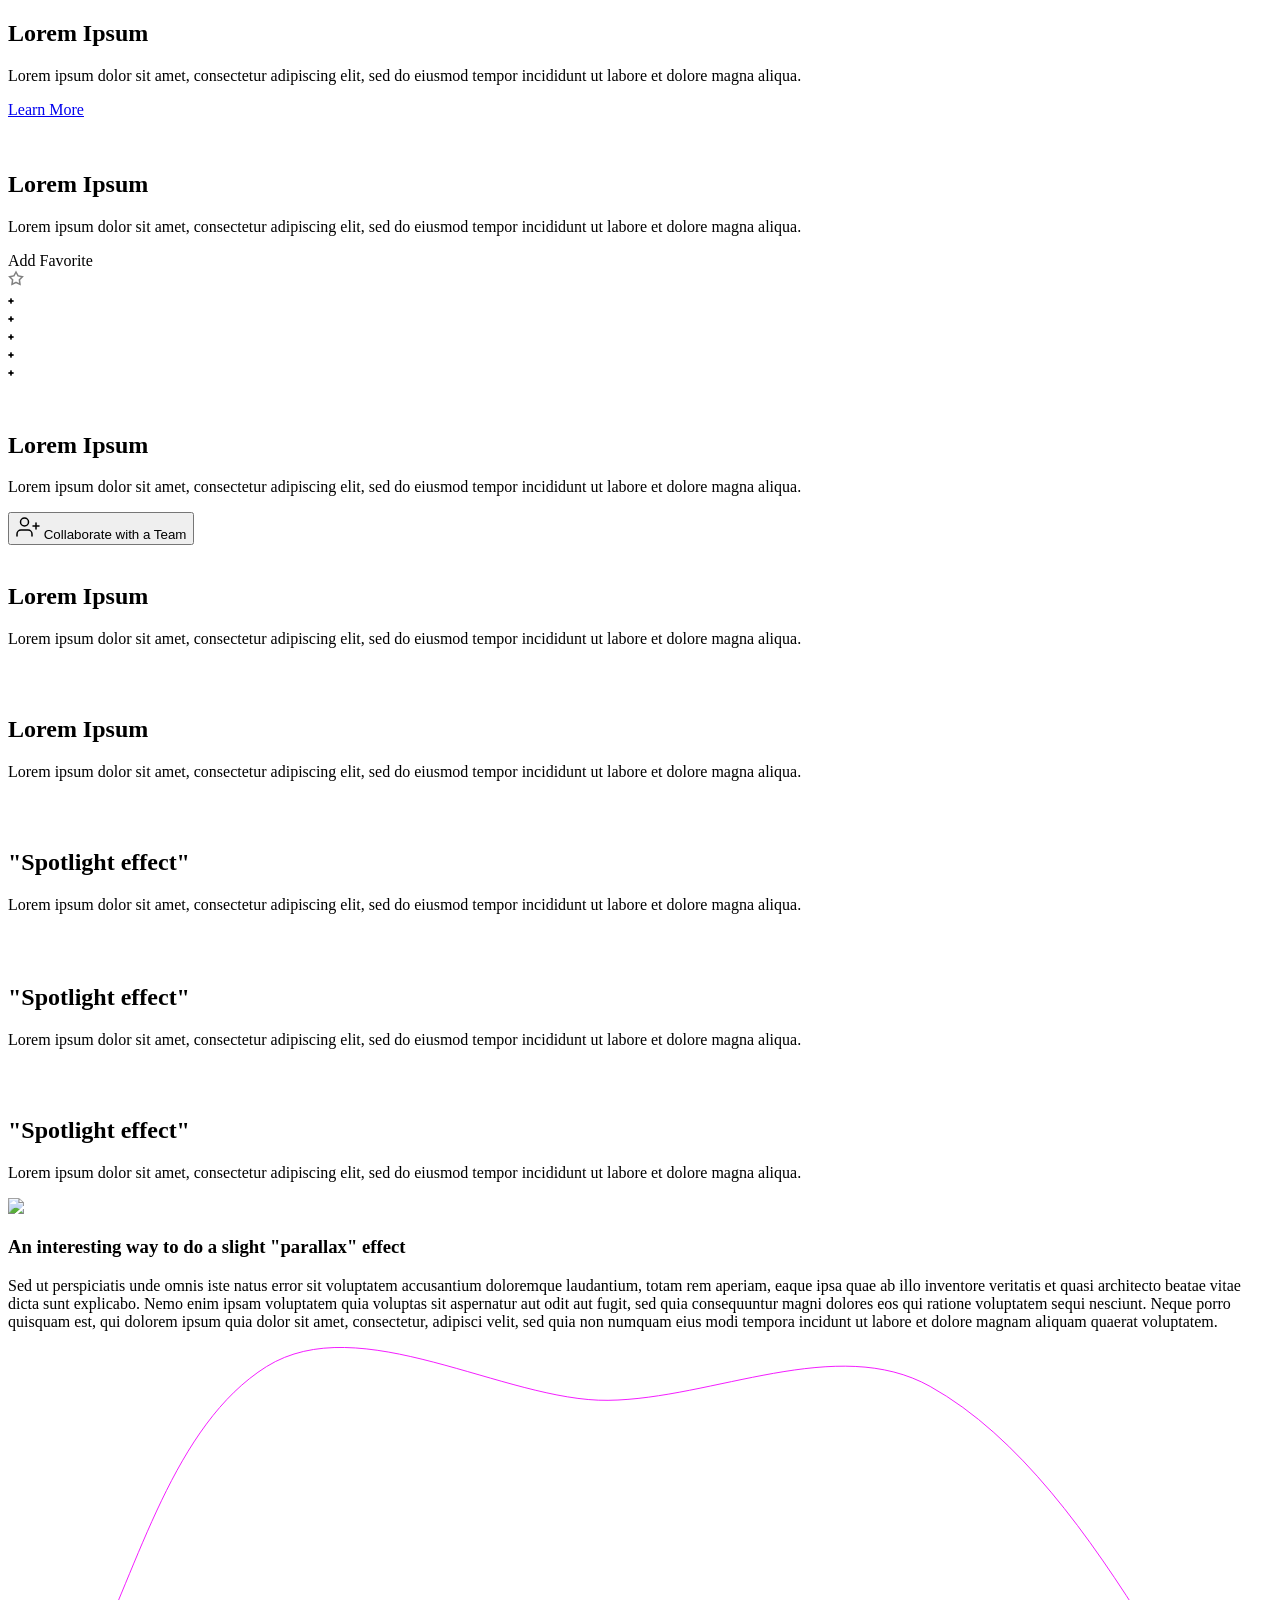
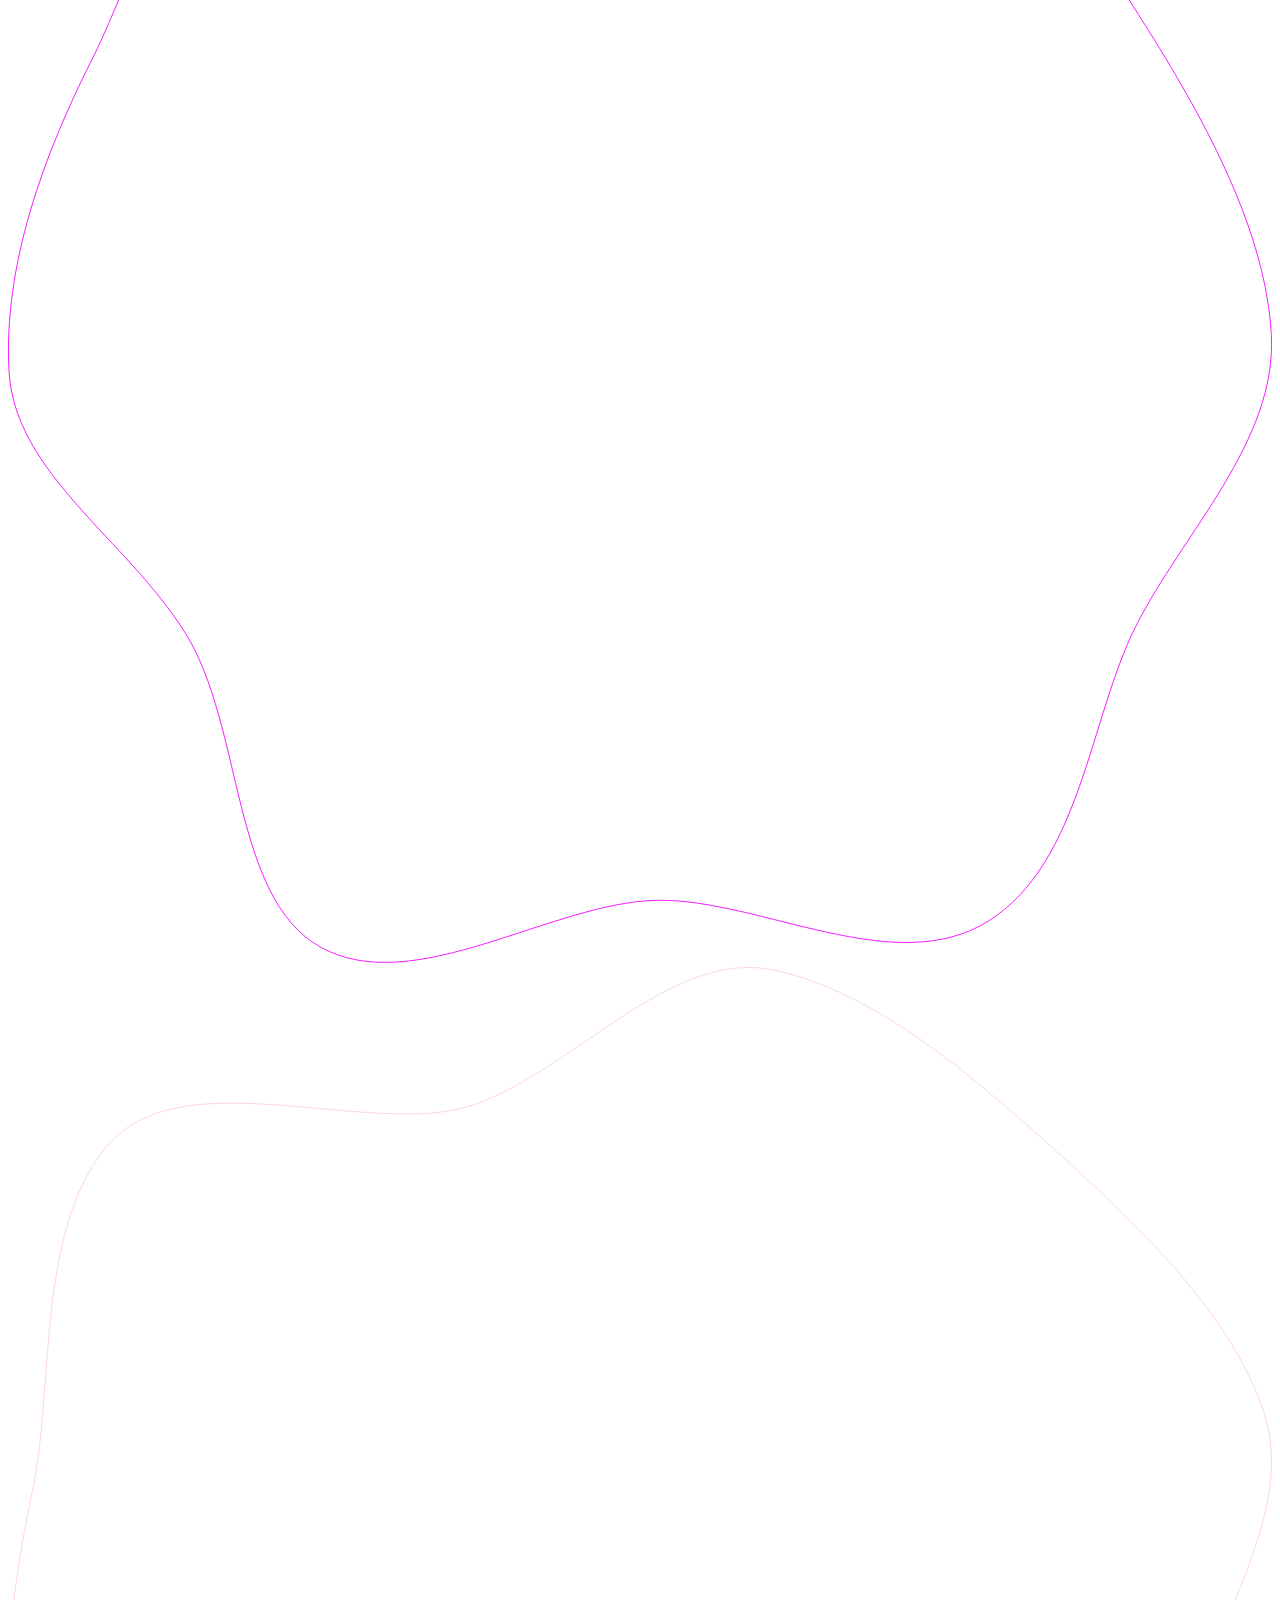
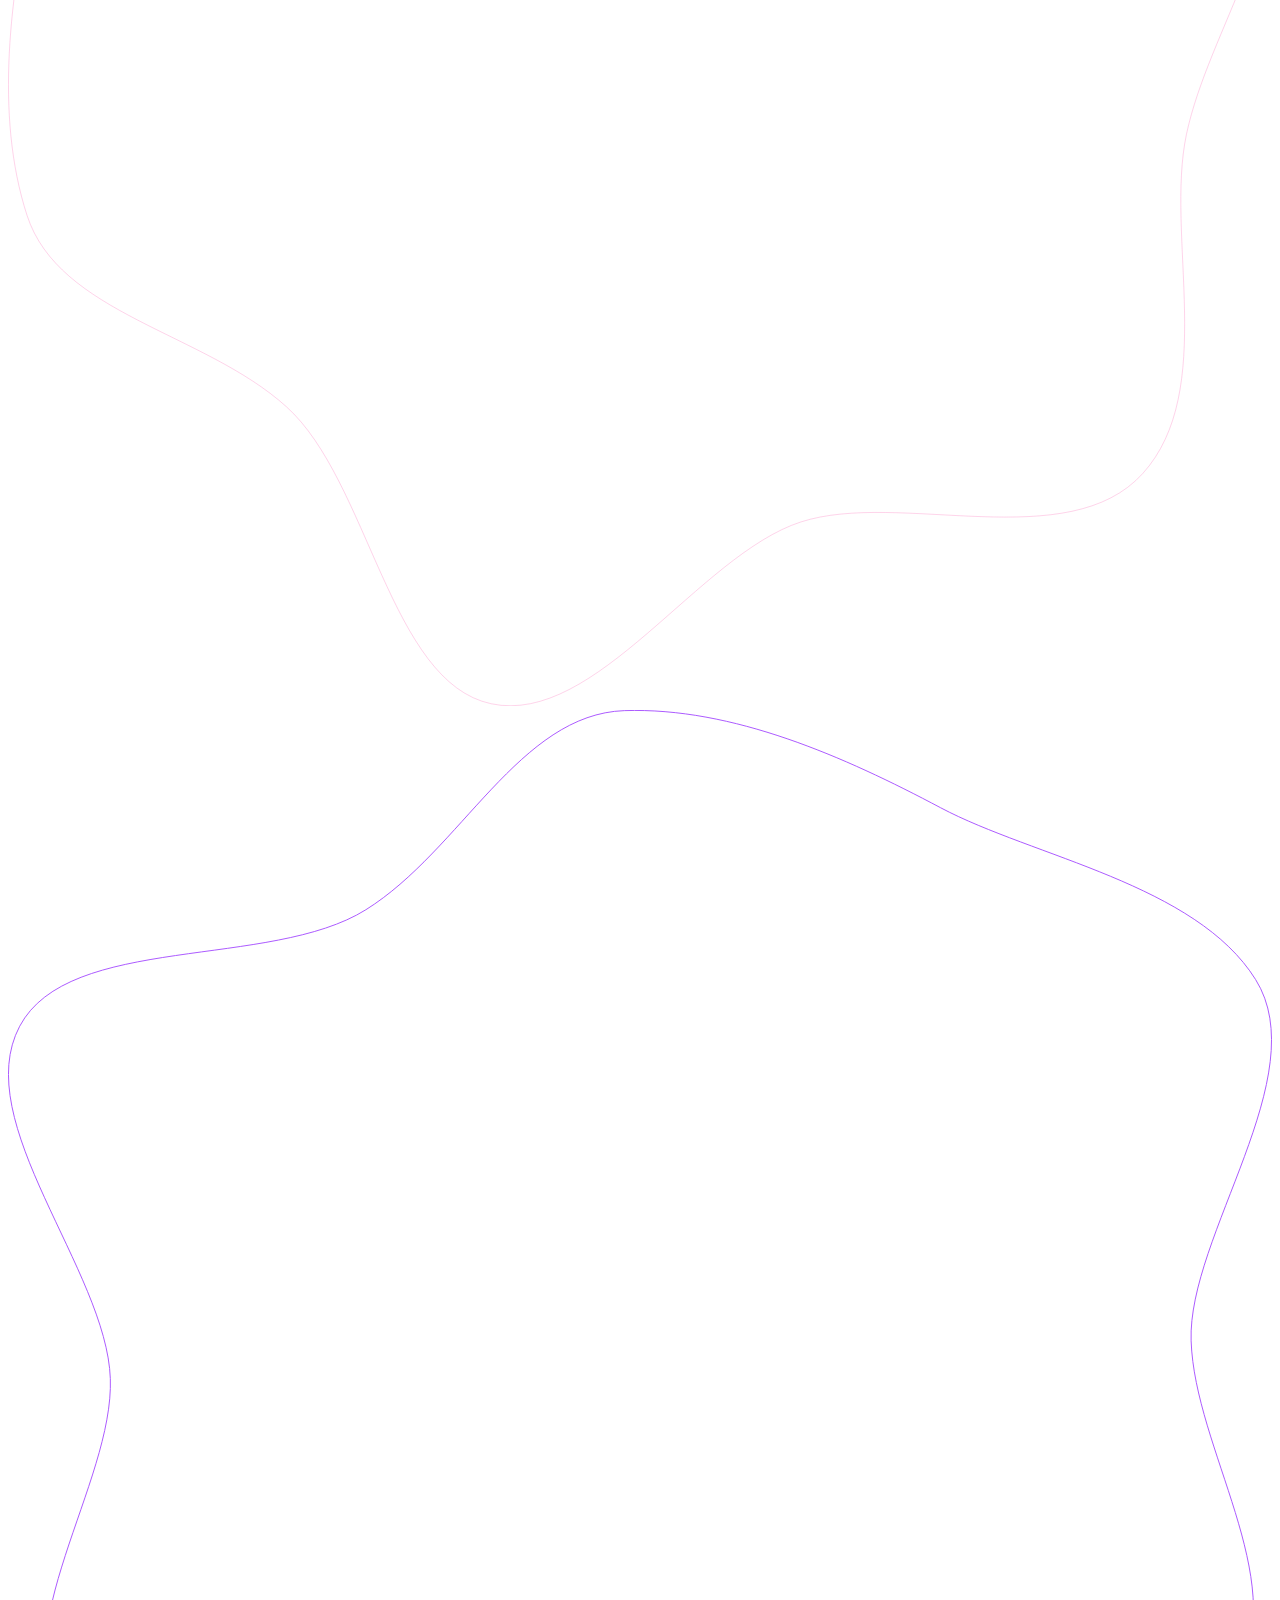
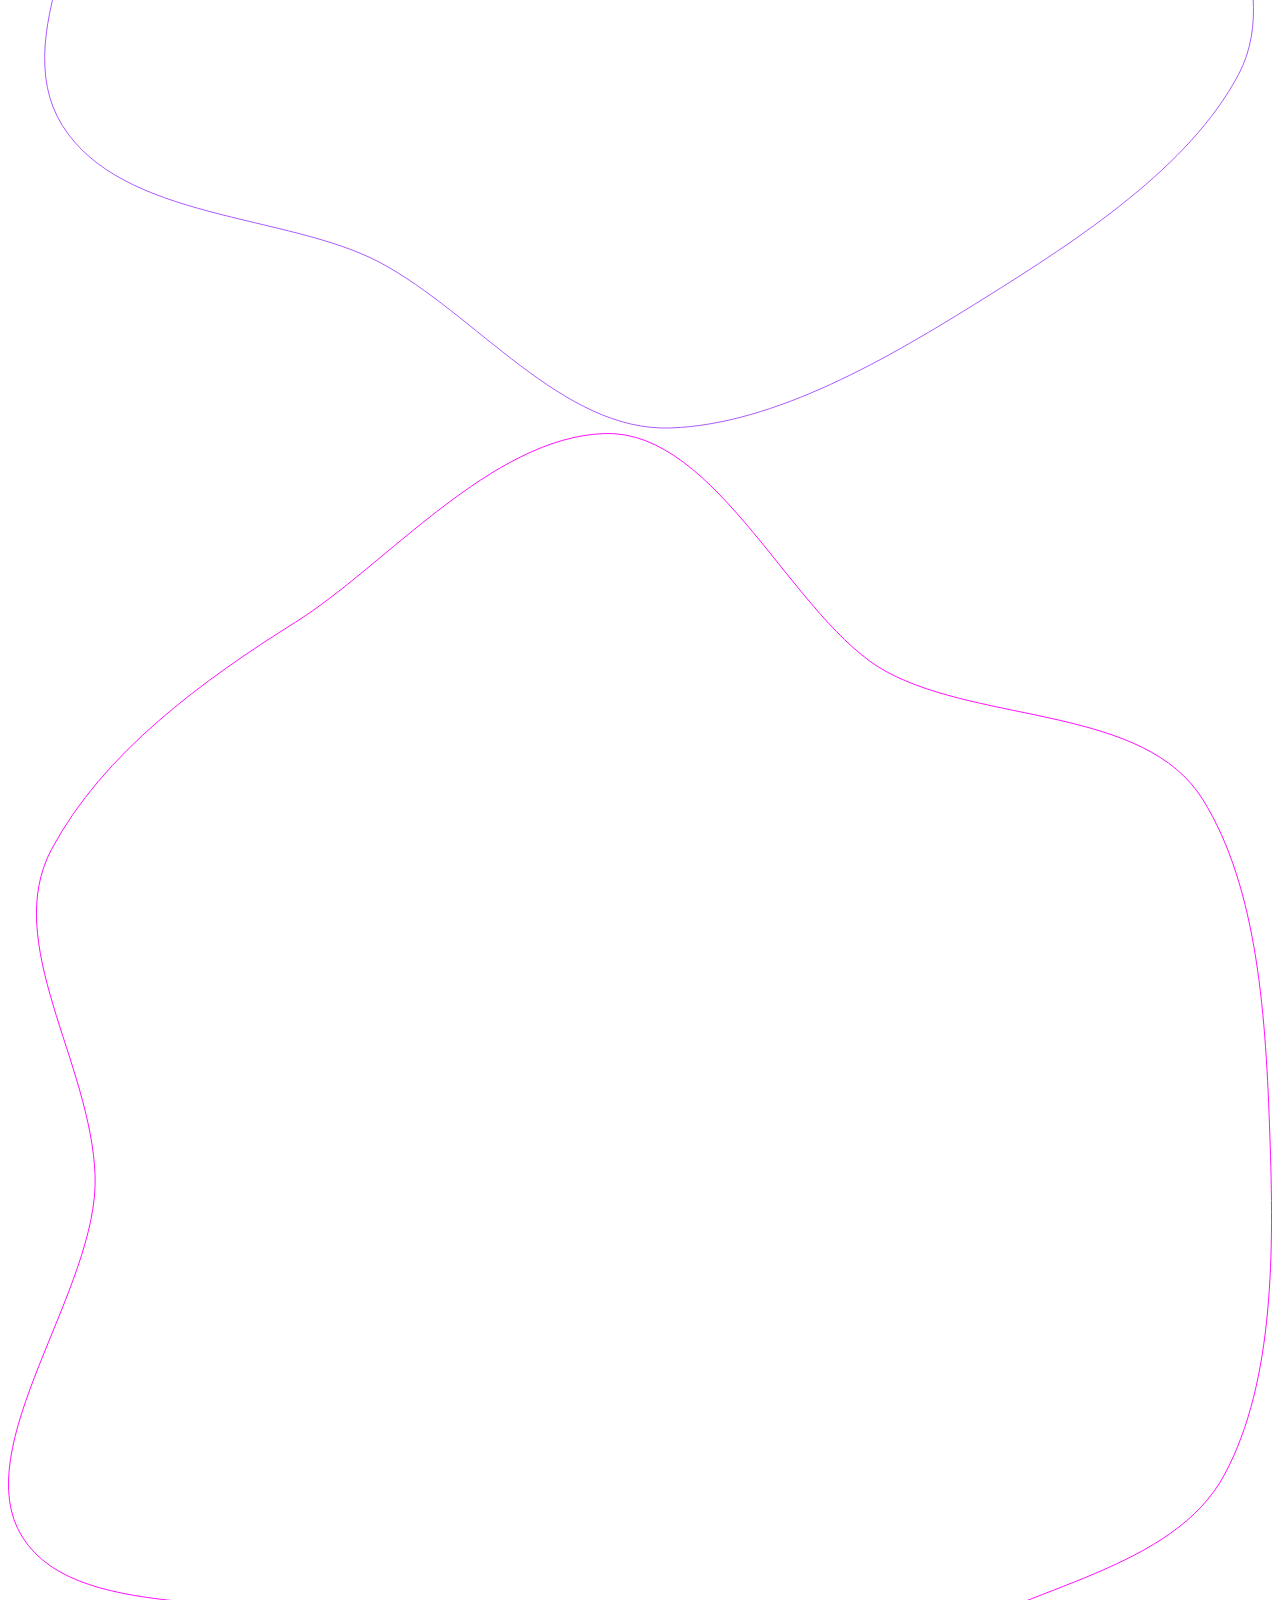
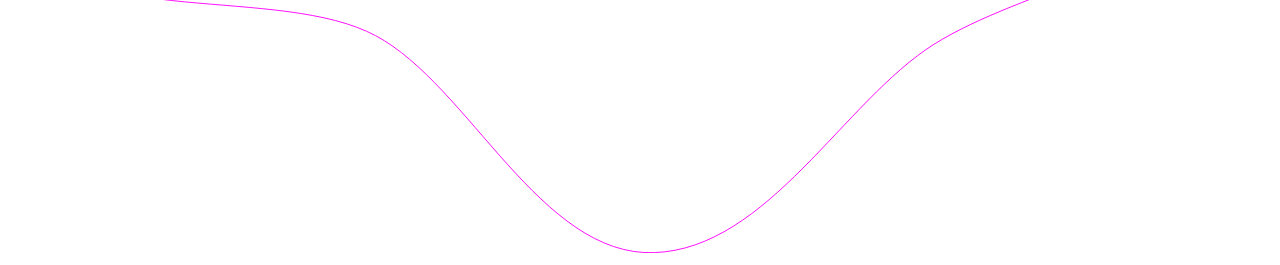
==== commit 014097f2: "Update index.html" ====
--- a/index.html
+++ b/index.html
@@ -2,7 +2,7 @@
 <html lang="en" >
 <head>
   <meta charset="UTF-8">
-  <title>CodePen - Cards (gradient border)</title>
+  <title>Zalius Cards/title>
   <link rel='stylesheet' href='https://cdnjs.cloudflare.com/ajax/libs/bootstrap/5.0.2/css/bootstrap.min.css'><link rel="stylesheet" href="./style.css">
 
 </head>
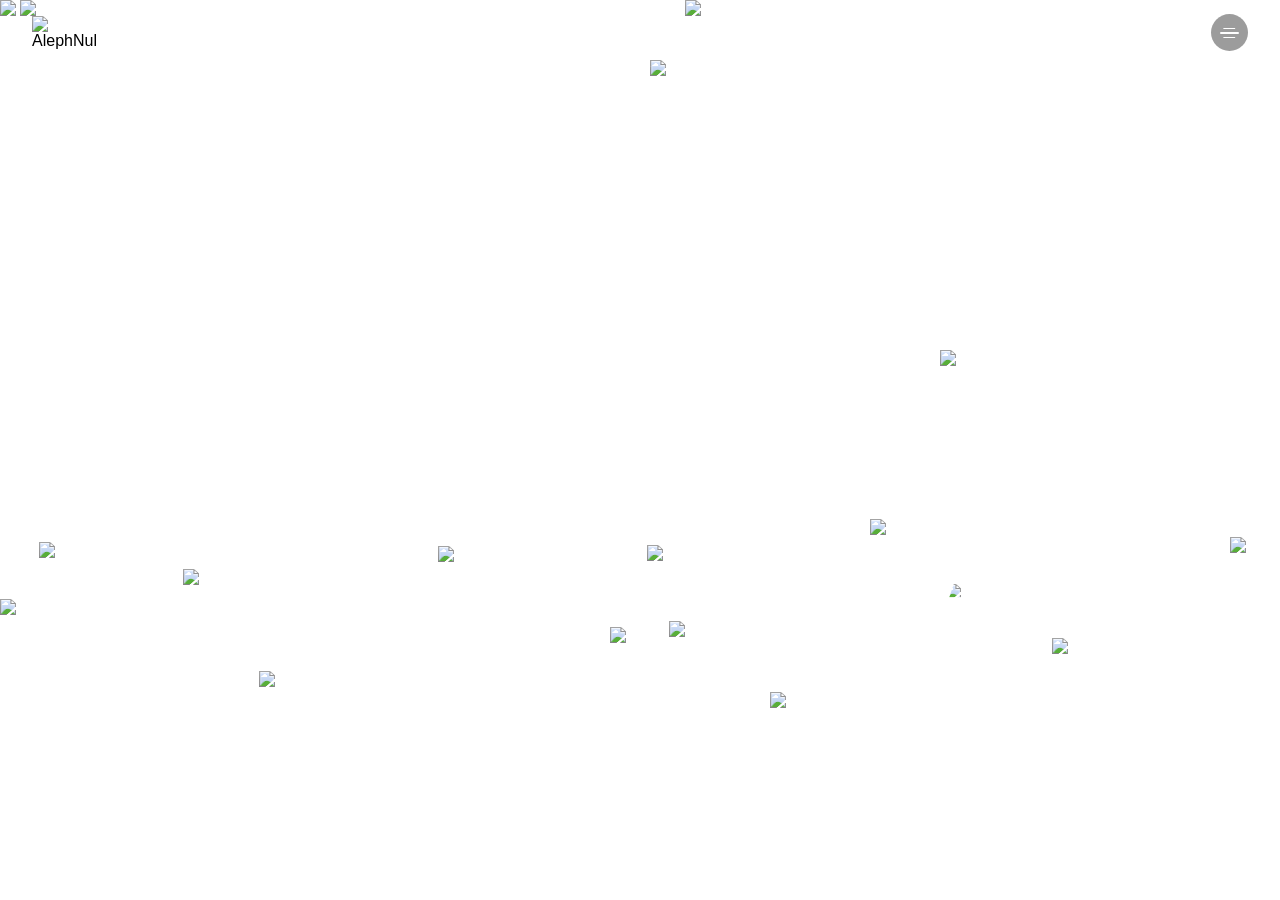
==== commit 1b7c6579: "Add files via upload" ====
--- a/index.html
+++ b/index.html
@@ -1,400 +1,76 @@
 <!DOCTYPE html>
-<html lang="en" >
+<html lang="en">
+
 <head>
   <meta charset="UTF-8">
-  <title>Zalius Cards/title>
-  <link rel='stylesheet' href='https://cdnjs.cloudflare.com/ajax/libs/bootstrap/5.0.2/css/bootstrap.min.css'><link rel="stylesheet" href="./style.css">
+  <meta http-equiv="X-UA-Compatible" content="IE=edge">
+  <meta name="viewport" content="width=device-width, initial-scale=1.0">
+  <title>Responsive 3D Parallax Website</title>
+  <link rel="stylesheet" href="style.css">
+  <link rel="stylesheet" href="https://cdnjs.cloudflare.com/ajax/libs/font-awesome/6.5.1/css/all.min.css" />
+  <link rel="stylesheet" href="style.css">
+</head>
 
-</head>
 <body>
-<!-- partial:index.partial.html -->
-<div class="container max-w-7xl pt-5 pb-12 mb-12">
-	<div class="gradient-line">
-	</div>
-	<div class="row">
-		<div class="col">
-			<svg xmlns="http://www.w3.org/2000/svg" xmlns:xlink="http://www.w3.org/1999/xlink" viewBox="0 0 124.8372 55.2489" class="logo">
-				<style>
-					.draw-path {
-						--length: 100;
-						stroke-dasharray: var(--length) var(--length);
-						stroke-dashoffset: var(--path-from);
-						filter: blur(10px);
-						fill: none;
-						animation: draw 1.5s infinite ease-in-out;
-					}
+  <header>
+    <nav>
+      <img src="img/AlephNull white.png" alt="AlephNull" class="logo">
+      <ul>
+        <li>
+          <a href="#">Home</a>
+        </li>
+        <li>
+          <a href="#">Products</a>
+        </li>
+        <li>
+          <a href="#">About</a>
+        </li>
+        <li>
+          <a href="#" class="search">
+            <i class="fa-solid fa-magnifying-glass"></i>
+          </a>
+        </li>
+        <li class="hamburger">
+          <a href="#">
+            <div class="bar"></div>
+          </a>
+        </li>
+      </ul>
+    </nav>
+  </header>
+  <main>
+    <img src="img/background.png" data-speedx="0.3" data-speedy="0.38" data-speedz="0" class="parallax bg-img">
+    <img src="img/fog_7.png" data-speedx="0.27" data-speedy="0.32" data-speedz="0" class="parallax fog-7">
+    <img src="img/mountain_10.png" data-speedx="0.195"  data-speedy="0.305" data-speedz="0" class="parallax mountain-10">
+    <img src="img/fog_6.png" data-speedx="0.25" data-speedy="0.28" data-speedz="0" class="parallax fog-6">
+    <img src="img/mountain_9.png" data-speedx="0.125" data-speedy="0.155" data-speedz="0.15" class="parallax mountain-9">
+    <img src="img/mountain_8.png" data-speedx="0.1" data-speedy="0.11" data-speedz="0" class="parallax mountain-8">
+    <img src="img/fog_5.png" data-speedx="0.16" data-speedy="0.105" data-speedz="0" class="parallax fog-5">
+    <img src="img/mountain_7.png" data-speedx="0.1" data-speedy="0.1" data-speedz="0" class="parallax mountain-7">
+    <div data-speedx="0.07" data-speedy="0.07" data-speedz="0" class="text parallax ">
+      <h2>
+        Aleph Null
+      </h2>
+      <h1>
+        Team
+      </h1>
+    </div>
+    <div class="vignette"></div>
+    <img src="img/mountain_6.png" data-speedx="0.065" data-speedy="0.05" data-speedz="0.05" class="parallax mountain-6">
+    <img src="img/fog_4.png" data-speedx="0.135" data-speedy="0.04" data-speedz="0" class="parallax fog-4">
+    <img src="img/mountain_5.png" data-speedx="0.08" data-speedy="0.03" data-speedz="0.13" class="parallax mountain-5">
+    <img src="img/fog_3.png" data-speedx="0.11" data-speedy="0.018" data-speedz="0" class="parallax fog-3">
+    <img src="img/mountain_4.png" data-speedx="0.059" data-speedy="0.024" data-speedz="0.35" class="parallax mountain-4">
+    <img src="img/mountain_3.png" data-speedx="0.04" data-speedy="0.018" data-speedz="0.32" class="parallax mountain-3">
+    <img src="img/fog_2.png" data-speedx="0.15" data-speedy="0.115" data-speedz="0" class="parallax fog-2">
+    <img src="img/mountain_2.png" data-speedx="0.0235" data-speedy="0.013" data-speedz="0.42" class="parallax mountain-2">
+    <img src="img/mountain_1.png" data-speedx="0.027" data-speedy="0.018" data-speedz="0.53" class="parallax mountain-1">
+    <img src="img/sun_rays.png" class="sun-rays">
+    <img src="img/black_shadow.png" class="black_shadow">
+    <img src="img/fog_1.png" data-speedx="0.12" data-speedy="0.01" data-speedz="0" class="parallax fog-1">
+  </main>
+  <script src="js/gsap.min.js"></script>
+  <script src="js/app.js" defer></script>
+</body>
 
-					.u-path {
-						--path-from: calc(var(--length) * 3px);
-						--path-to: var(--length);
-					}
-
-					.seven-path {
-						--path-from: calc(var(--length) * -3px);
-						--path-to: calc(var(--length) * -1px);
-						animation-delay: 0.4s;
-					}
-
-					@keyframes draw {
-						from {
-							stroke-dashoffset: var(--path-from);
-						}
-
-						to {
-							stroke-dashoffset: var(--path-to);
-							opacity: 0;
-						}
-					}
-				</style>
-				<defs>
-					<linearGradient id="seven-gradient" gradientUnits="userSpaceOnUse" x1="23.5345" y1="27.9014" x2="121.9345" y2="27.9014" gradientTransform="matrix(1 0 0 -1 0 55.8028)">
-						<stop offset="0" style="stop-color: #f0ebab" />
-						<stop offset="0.4" style="stop-color: #f3b4ce" />
-						<stop offset="1" style="stop-color: #96cfca" />
-					</linearGradient>
-					<clipPath id="clip-seven">
-						<path d="M102.2345,2.9014v9.8h9.6v23.6l-65.3-33.3l-0.3-0.1h-22.7l32.4,16.3l66,33.7v-50H102.2345z" />
-					</clipPath>
-					<clipPath id="clip-u">
-						<path d="M52.3345,38.5014c0,2.2091-1.7909,4-4,4h-31.6c-2.2091,0-4-1.7909-4-4v-35.6h-9.8v35.6c0,7.7,6.2,13.9,13.8,13.9h31.6c7.6,0,13.8-6.2,13.8-13.9v-8.1l-9.8-5V38.5014z" />
-					</clipPath>
-				</defs>
-
-				<g fill="rgba(255,255,255,0.08)">
-					<path d="M102.2345,2.9014v9.8h9.6v23.6l-65.3-33.3l-0.3-0.1h-22.7l32.4,16.3l66,33.7v-50H102.2345z" />
-					<path d="M52.3345,38.5014c0,2.2091-1.7909,4-4,4h-31.6c-2.2091,0-4-1.7909-4-4v-35.6h-9.8v35.6c0,7.7,6.2,13.9,13.8,13.9h31.6c7.6,0,13.8-6.2,13.8-13.9v-8.1l-9.8-5V38.5014z" />
-				</g>
-
-				<path clip-path="url(#clip-seven)" class="draw-path seven-path" stroke="url(#seven-gradient)" stroke-width="11" stroke-miterlimit="10" d="M102.0318,7.8102h14.9001v36.7666L25.5799-1.9312" pathLength="100" />
-				<path clip-path="url(#clip-u)" class="draw-path u-path" stroke="#fff" stroke-width="11" stroke-miterlimit="10" d="M7.8842,2.7939l0.0451,35.4694c0,5.0171,3.8335,9.0363,8.8506,9.0363h31.1442c5.0171,0,9.0843-4.0672,9.0843-9.0843V24.9046" pathLength="100" />
-				<path clip-path="url(#clip-seven)" class="draw-path seven-path" stroke="url(#seven-gradient)" stroke-width="11" stroke-miterlimit="10" d="M102.0318,7.8102h14.9001v36.7666L25.5799-1.9312" pathLength="100" />
-				<path clip-path="url(#clip-u)" class="draw-path u-path" stroke="#fff" stroke-width="11" stroke-miterlimit="10" d="M7.8842,2.7939l0.0451,35.4694c0,5.0171,3.8335,9.0363,8.8506,9.0363h31.1442c5.0171,0,9.0843-4.0672,9.0843-9.0843V24.9046" pathLength="100" />
-				<path clip-path="url(#clip-seven)" class="draw-path seven-path" stroke="url(#seven-gradient)" stroke-width="11" stroke-miterlimit="10" d="M102.0318,7.8102h14.9001v36.7666L25.5799-1.9312" pathLength="100" />
-				<path clip-path="url(#clip-u)" class="draw-path u-path" stroke="#fff" stroke-width="11" stroke-miterlimit="10" d="M7.8842,2.7939l0.0451,35.4694c0,5.0171,3.8335,9.0363,8.8506,9.0363h31.1442c5.0171,0,9.0843-4.0672,9.0843-9.0843V24.9046" pathLength="100" />
-			</svg>
-		</div>
-	</div>
-	<div class="row g-4 mt-3">
-		<div class="col-lg-4">
-			<div class="gradient-border-card">
-				<div class="icon mb-3">
-					<svg aria-labelledby="routes-icon-title" fill="none" height="30" role="img" viewBox="0 0 30 30" width="30" xmlns="http://www.w3.org/2000/svg">
-						<title id="routes-icon-title">An icon of a globe</title>
-						<defs>
-							<linearGradient gradientUnits="userSpaceOnUse" id="icon-gradient-fill" x1="4" x2="40" y1="4" y2="24">
-								<stop stop-color="white" stop-opacity="0.2"></stop>
-								<stop offset="0" stop-color="white" stop-opacity="0.4"></stop>
-								<stop offset="0.5" stop-color="white"></stop>
-								<stop offset="0.75" stop-color="white" stop-opacity="0.4"></stop>
-								<stop offset="1" stop-color="white" stop-opacity="0"></stop>
-							</linearGradient>
-						</defs>
-						<path d="M15 26.25C17.4937 26.2499 19.9168 25.4215 21.8888 23.895C23.8607 22.3685 25.2699 20.2304 25.895 17.8163M15 26.25C12.5063 26.2499 10.0832 25.4215 8.11121 23.895C6.13925 22.3685 4.73009 20.2304 4.105 17.8163M15 26.25C18.1062 26.25 20.625 21.2125 20.625 15C20.625 8.7875 18.1062 3.75 15 3.75M15 26.25C11.8937 26.25 9.375 21.2125 9.375 15C9.375 8.7875 11.8937 3.75 15 3.75M15 3.75C16.9953 3.74917 18.9549 4.2792 20.6777 5.28571C22.4006 6.29221 23.8246 7.73896 24.8037 9.4775M15 3.75C13.0047 3.74917 11.0451 4.2792 9.32226 5.28571C7.59942 6.29221 6.17538 7.73896 5.19625 9.4775M24.8037 9.4775C22.0821 11.8349 18.6007 13.1302 15 13.125C11.2525 13.125 7.825 11.75 5.19625 9.4775M24.8037 9.4775C25.7548 11.1625 26.2531 13.0651 26.25 15C26.25 15.9725 26.1262 16.9163 25.895 17.8163M25.895 17.8163C22.5615 19.6642 18.8115 20.631 15 20.625C11.0475 20.625 7.33375 19.6063 4.105 17.8163M4.105 17.8163C3.86843 16.8962 3.74915 15.95 3.75 15C3.75 12.9938 4.275 11.1088 5.19625 9.4775" stroke="url(#icon-gradient-fill)" stroke-linecap="round" stroke-linejoin="round" stroke-width="1.5"></path>
-					</svg>
-				</div>
-				<h2 class="gradient-text-animation">Lorem Ipsum</h2>
-				<p class="mt-3">Lorem ipsum dolor sit amet, consectetur adipiscing elit, sed do eiusmod tempor incididunt ut labore et dolore magna aliqua.</p>
-				<div class="shimmer" style="--delay: -6s"></div>
-				<i aria-hidden="true"></i>
-				<div class="glowing-wrapper glowing-wrapper-active mt-3">
-					<div class="glowing-wrapper-animations">
-						<div class="glowing-wrapper-glow"></div>
-						<div class="glowing-wrapper-mask-wrapper">
-							<div class="glowing-wrapper-mask"></div>
-						</div>
-					</div>
-					<div class="glowing-wrapper-borders-masker">
-						<div class="glowing-wrapper-borders"></div>
-					</div>
-					<a href="#" class="glowing-wrapper-button w-inline-block">
-						<div class="text-white">Learn More</div>
-					</a>
-				</div>
-			</div>
-		</div>
-		<div class="col-lg-4">
-			<div class="gradient-border-card">
-				<div class="icon mb-3">
-					<svg aria-labelledby="middleware-icon-title" fill="none" height="28" role="img" viewBox="0 0 28 28" width="28" xmlns="http://www.w3.org/2000/svg">
-						<title id="middleware-icon-title">An icon for Edge Middleware</title>
-						<defs>
-							<linearGradient gradientUnits="userSpaceOnUse" id="icon-gradient-fill" x1="4" x2="40" y1="4" y2="24">
-								<stop stop-color="white" stop-opacity="0.2"></stop>
-								<stop offset="0" stop-color="white" stop-opacity="0.4"></stop>
-								<stop offset="0.5" stop-color="white"></stop>
-								<stop offset="0.75" stop-color="white" stop-opacity="0.4"></stop>
-								<stop offset="1" stop-color="white" stop-opacity="0"></stop>
-							</linearGradient>
-						</defs>
-						<path d="M18.5 11.0001L18.5 17.0001M26 8.00012V20.0001M11.75 14.0001L2 20.0001L2 8.00012L11.75 14.0001Z" stroke="url(#icon-gradient-fill)" stroke-linecap="round" stroke-linejoin="round" stroke-width="1.5"></path>
-					</svg>
-				</div>
-				<h2>Lorem Ipsum</h2>
-				<p class="mt-3">Lorem ipsum dolor sit amet, consectetur adipiscing elit, sed do eiusmod tempor incididunt ut labore et dolore magna aliqua.</p>
-				<div class="favorite-item mt-3">
-					Add Favorite
-					<span aria-hidden="true" style="height: 16px;">
-						<div class="favorite-container">
-							<svg data-testid="geist-icon" height="16" stroke-linejoin="round" viewBox="0 0 16 16" width="16" style="color: gray;">
-								<path fill-rule="evenodd" clip-rule="evenodd" d="M8.00001 0.433594L8.65845 1.64093L10.5908 5.18412L14.5577 5.92698L15.9094 6.18011L14.9646 7.17942L12.192 10.1121L12.7113 14.1144L12.8883 15.4782L11.6459 14.8884L8.00001 13.1577L4.35408 14.8884L3.11173 15.4782L3.28869 14.1144L3.80802 10.1121L1.03538 7.17942L0.0906067 6.18011L1.44233 5.92698L5.40922 5.18412L7.34156 1.64093L8.00001 0.433594ZM8.00001 3.56646L6.55565 6.21487L6.38519 6.52743L6.03525 6.59296L3.07014 7.14822L5.14259 9.34029L5.38718 9.59899L5.34137 9.95205L4.95318 12.9436L7.67838 11.65L8.00001 11.4973L8.32163 11.65L11.0468 12.9436L10.6586 9.95205L10.6128 9.59899L10.8574 9.34029L12.9299 7.14822L9.96476 6.59296L9.61482 6.52743L9.44436 6.21487L8.00001 3.56646Z" fill="currentColor"></path>
-							</svg>
-							<div class="sparkles-container">
-								<div class="sparkle-container" style="--starting-position-x: 6px; --starting-position-y: 6px; --starting-scale: 0; --ending-position-x: 1px; --ending-position-y: 1px; --ending-scale: 1; --color: #ff4cff; --delay: 50ms; --duration: 180ms;"><svg fill="none" height="6" viewBox="0 0 6 6" width="6" xmlns="http://www.w3.org/2000/svg">
-									<path d="M2.5 0.5V0H3.5V0.5C3.5 1.60457 4.39543 2.5 5.5 2.5H6V3V3.5H5.5C4.39543 3.5 3.5 4.39543 3.5 5.5V6H3H2.5V5.5C2.5 4.39543 1.60457 3.5 0.5 3.5H0V3V2.5H0.5C1.60457 2.5 2.5 1.60457 2.5 0.5Z" fill="currentColor"></path>
-									</svg></div>
-								<div class="sparkle-container" style="--starting-position-x: 13px; --starting-position-y: 6px; --starting-scale: 0; --ending-position-x: 16px; --ending-position-y: 0px; --ending-scale: 0.7; --color: #ff8b8b; --delay: 100ms; --duration: 260ms;"><svg fill="none" height="6" viewBox="0 0 6 6" width="6" xmlns="http://www.w3.org/2000/svg">
-									<path d="M2.5 0.5V0H3.5V0.5C3.5 1.60457 4.39543 2.5 5.5 2.5H6V3V3.5H5.5C4.39543 3.5 3.5 4.39543 3.5 5.5V6H3H2.5V5.5C2.5 4.39543 1.60457 3.5 0.5 3.5H0V3V2.5H0.5C1.60457 2.5 2.5 1.60457 2.5 0.5Z" fill="currentColor"></path>
-									</svg></div>
-								<div class="sparkle-container" style="--starting-position-x: 2px; --starting-position-y: 13px; --starting-scale: 0; --ending-position-x: 0px; --ending-position-y: 13px; --ending-scale: 0.5; --color: #f4ff21; --delay: 120ms; --duration: 150ms;"><svg fill="none" height="6" viewBox="0 0 6 6" width="6" xmlns="http://www.w3.org/2000/svg">
-									<path d="M2.5 0.5V0H3.5V0.5C3.5 1.60457 4.39543 2.5 5.5 2.5H6V3V3.5H5.5C4.39543 3.5 3.5 4.39543 3.5 5.5V6H3H2.5V5.5C2.5 4.39543 1.60457 3.5 0.5 3.5H0V3V2.5H0.5C1.60457 2.5 2.5 1.60457 2.5 0.5Z" fill="currentColor"></path>
-									</svg></div>
-								<div class="sparkle-container" style="--starting-position-x: 9px; --starting-position-y: 15px; --starting-scale: 0; --ending-position-x: 9px; --ending-position-y: 18px; --ending-scale: 0.7; --color: #46e5e5; --delay: 80ms; --duration: 200ms;"><svg fill="none" height="6" viewBox="0 0 6 6" width="6" xmlns="http://www.w3.org/2000/svg">
-									<path d="M2.5 0.5V0H3.5V0.5C3.5 1.60457 4.39543 2.5 5.5 2.5H6V3V3.5H5.5C4.39543 3.5 3.5 4.39543 3.5 5.5V6H3H2.5V5.5C2.5 4.39543 1.60457 3.5 0.5 3.5H0V3V2.5H0.5C1.60457 2.5 2.5 1.60457 2.5 0.5Z" fill="currentColor"></path>
-									</svg></div>
-								<div class="sparkle-container" style="--starting-position-x: 15px; --starting-position-y: 12px; --starting-scale: 0; --ending-position-x: 18px; --ending-position-y: 13px; --ending-scale: 0.5; --color: #6f6fff; --delay: 0ms; --duration: 340ms;"><svg fill="none" height="6" viewBox="0 0 6 6" width="6" xmlns="http://www.w3.org/2000/svg">
-									<path d="M2.5 0.5V0H3.5V0.5C3.5 1.60457 4.39543 2.5 5.5 2.5H6V3V3.5H5.5C4.39543 3.5 3.5 4.39543 3.5 5.5V6H3H2.5V5.5C2.5 4.39543 1.60457 3.5 0.5 3.5H0V3V2.5H0.5C1.60457 2.5 2.5 1.60457 2.5 0.5Z" fill="currentColor"></path>
-									</svg></div>
-							</div>
-						</div>
-					</span>
-				</div>
-				<div class="shimmer" style="--delay: -8s"></div>
-			</div>
-		</div>
-		<div class="col-lg-4">
-			<div class="gradient-border-card">
-				<div class="icon mb-3">
-					<svg aria-labelledby="observability-icon-title" fill="none" height="28" role="img" viewBox="0 0 28 28" width="28" xmlns="http://www.w3.org/2000/svg">
-						<title id="observability-icon-title">An icon of a bar chart</title>
-						<defs>
-							<linearGradient gradientUnits="userSpaceOnUse" id="icon-gradient-fill" x1="4" x2="40" y1="4" y2="24">
-								<stop stop-color="white" stop-opacity="0.2"></stop>
-								<stop offset="0" stop-color="white" stop-opacity="0.4"></stop>
-								<stop offset="0.5" stop-color="white"></stop>
-								<stop offset="0.75" stop-color="white" stop-opacity="0.4"></stop>
-								<stop offset="1" stop-color="white" stop-opacity="0"></stop>
-							</linearGradient>
-						</defs>
-						<path d="M8 17V20M12 14V20M16 11V20M20 8V20M6 25H22C22.7957 25 23.5587 24.6839 24.1213 24.1213C24.6839 23.5587 25 22.7957 25 22V6C25 5.20435 24.6839 4.44129 24.1213 3.87868C23.5587 3.31607 22.7957 3 22 3H6C5.20435 3 4.44129 3.31607 3.87868 3.87868C3.31607 4.44129 3 5.20435 3 6V22C3 22.7957 3.31607 23.5587 3.87868 24.1213C4.44129 24.6839 5.20435 25 6 25Z" stroke="url(#icon-gradient-fill)" stroke-linecap="round" stroke-linejoin="round" stroke-width="1.5"></path>
-					</svg>
-				</div>
-				<h2>Lorem Ipsum</h2>
-				<p class="mt-3">Lorem ipsum dolor sit amet, consectetur adipiscing elit, sed do eiusmod tempor incididunt ut labore et dolore magna aliqua.</p>
-				<button type="submit" class="mt-3">
-					<span>
-						<span class="highlight-bg"></span>
-						<span class="button-text">
-							<svg class="me-2" fill="none" height="24" stroke="currentColor" stroke-linecap="round" stroke-linejoin="round" stroke-width="1.5" viewBox="0 0 24 24" width="24">
-								<path d="M16 21v-2a4 4 0 00-4-4H5a4 4 0 00-4 4v2"></path>
-								<circle cx="8.5" cy="7" r="4"></circle>
-								<path d="M20 8v6"></path>
-								<path d="M23 11h-6"></path>
-							</svg>
-							Collaborate with a Team
-						</span>
-					</span>
-				</button>
-				<div class="shimmer" style="--delay: -12.5s"></div>
-			</div>
-		</div>
-		<div class="col-lg-6">
-			<div class="gradient-border-card">
-				<div class="icon mb-3">
-					<svg aria-labelledby="ssr-icon-title" fill="none" height="12" role="img" viewBox="0 0 28 12" width="28" xmlns="http://www.w3.org/2000/svg">
-						<title id="ssr-icon-title">An icon for Server-Side Rendering</title>
-						<defs>
-							<linearGradient gradientUnits="userSpaceOnUse" id="icon-gradient-fill" x1="4" x2="40" y1="4" y2="24">
-								<stop stop-color="white" stop-opacity="0.2"></stop>
-								<stop offset="0" stop-color="white" stop-opacity="0.4"></stop>
-								<stop offset="0.5" stop-color="white"></stop>
-								<stop offset="0.75" stop-color="white" stop-opacity="0.4"></stop>
-								<stop offset="1" stop-color="white" stop-opacity="0"></stop>
-							</linearGradient>
-						</defs>
-						<path d="M4.32 11.648C3.47733 11.648 2.73067 11.4987 2.08 11.2C1.42933 10.9013 0.917333 10.464 0.544 9.888C0.181333 9.30133 0 8.592 0 7.76V7.36H1.712V7.76C1.712 8.54933 1.94667 9.14133 2.416 9.536C2.896 9.93067 3.53067 10.128 4.32 10.128C5.12 10.128 5.72267 9.96267 6.128 9.632C6.53333 9.29067 6.736 8.85333 6.736 8.32C6.736 7.968 6.64 7.68 6.448 7.456C6.256 7.232 5.984 7.056 5.632 6.928C5.28 6.78933 4.85867 6.66133 4.368 6.544L3.776 6.4C3.06133 6.22933 2.43733 6.02133 1.904 5.776C1.38133 5.52 0.976 5.184 0.688 4.768C0.4 4.352 0.256 3.81867 0.256 3.168C0.256 2.50667 0.416 1.94133 0.736 1.472C1.06667 1.00267 1.52 0.64 2.096 0.384C2.672 0.128 3.34933 0 4.128 0C4.90667 0 5.6 0.133334 6.208 0.400001C6.82667 0.666667 7.312 1.06133 7.664 1.584C8.016 2.10667 8.192 2.76267 8.192 3.552V4.128H6.48V3.552C6.48 3.072 6.37867 2.68267 6.176 2.384C5.984 2.08533 5.712 1.86667 5.36 1.728C5.008 1.58933 4.59733 1.52 4.128 1.52C3.44533 1.52 2.912 1.664 2.528 1.952C2.15467 2.22933 1.968 2.61867 1.968 3.12C1.968 3.46133 2.048 3.744 2.208 3.968C2.37867 4.18133 2.624 4.35733 2.944 4.496C3.264 4.63467 3.664 4.75733 4.144 4.864L4.736 5.008C5.46133 5.168 6.10133 5.376 6.656 5.632C7.21067 5.87733 7.648 6.21333 7.968 6.64C8.288 7.06667 8.448 7.616 8.448 8.288C8.448 8.96 8.27733 9.54667 7.936 10.048C7.60533 10.5493 7.13067 10.944 6.512 11.232C5.89333 11.5093 5.16267 11.648 4.32 11.648Z" fill="url(#icon-gradient-fill)"></path>
-						<path d="M13.91 11.648C13.0673 11.648 12.3207 11.4987 11.67 11.2C11.0193 10.9013 10.5073 10.464 10.134 9.888C9.77133 9.30133 9.59 8.592 9.59 7.76V7.36H11.302V7.76C11.302 8.54933 11.5367 9.14133 12.006 9.536C12.486 9.93067 13.1207 10.128 13.91 10.128C14.71 10.128 15.3127 9.96267 15.718 9.632C16.1233 9.29067 16.326 8.85333 16.326 8.32C16.326 7.968 16.23 7.68 16.038 7.456C15.846 7.232 15.574 7.056 15.222 6.928C14.87 6.78933 14.4487 6.66133 13.958 6.544L13.366 6.4C12.6513 6.22933 12.0273 6.02133 11.494 5.776C10.9713 5.52 10.566 5.184 10.278 4.768C9.99 4.352 9.846 3.81867 9.846 3.168C9.846 2.50667 10.006 1.94133 10.326 1.472C10.6567 1.00267 11.11 0.64 11.686 0.384C12.262 0.128 12.9393 0 13.718 0C14.4967 0 15.19 0.133334 15.798 0.400001C16.4167 0.666667 16.902 1.06133 17.254 1.584C17.606 2.10667 17.782 2.76267 17.782 3.552V4.128H16.07V3.552C16.07 3.072 15.9687 2.68267 15.766 2.384C15.574 2.08533 15.302 1.86667 14.95 1.728C14.598 1.58933 14.1873 1.52 13.718 1.52C13.0353 1.52 12.502 1.664 12.118 1.952C11.7447 2.22933 11.558 2.61867 11.558 3.12C11.558 3.46133 11.638 3.744 11.798 3.968C11.9687 4.18133 12.214 4.35733 12.534 4.496C12.854 4.63467 13.254 4.75733 13.734 4.864L14.326 5.008C15.0513 5.168 15.6913 5.376 16.246 5.632C16.8007 5.87733 17.238 6.21333 17.558 6.64C17.878 7.06667 18.038 7.616 18.038 8.288C18.038 8.96 17.8673 9.54667 17.526 10.048C17.1953 10.5493 16.7207 10.944 16.102 11.232C15.4833 11.5093 14.7527 11.648 13.91 11.648Z" fill="url(#icon-gradient-fill)"></path>
-						<path d="M19.692 11.424V0.224H24.396C25.0893 0.224 25.6973 0.346667 26.22 0.592C26.7533 0.826667 27.164 1.168 27.452 1.616C27.7507 2.064 27.9 2.59733 27.9 3.216V3.392C27.9 4.096 27.7293 4.66133 27.388 5.088C27.0573 5.504 26.652 5.79733 26.172 5.968V6.224C26.5773 6.24533 26.9027 6.384 27.148 6.64C27.3933 6.88533 27.516 7.24267 27.516 7.712V11.424H25.772V7.952C25.772 7.664 25.6973 7.43467 25.548 7.264C25.3987 7.09333 25.1587 7.008 24.828 7.008H21.42V11.424H19.692ZM21.42 5.44H24.204C24.8227 5.44 25.3027 5.28533 25.644 4.976C25.9853 4.656 26.156 4.224 26.156 3.68V3.552C26.156 3.008 25.9853 2.58133 25.644 2.272C25.3133 1.952 24.8333 1.792 24.204 1.792H21.42V5.44Z" fill="url(#icon-gradient-fill)"></path>
-					</svg>
-				</div>
-				<h2>Lorem Ipsum</h2>
-				<p class="mt-3">Lorem ipsum dolor sit amet, consectetur adipiscing elit, sed do eiusmod tempor incididunt ut labore et dolore magna aliqua.</p>
-				<div class="shimmer" style="--delay: -4s"></div>
-			</div>
-		</div>
-		<div class="col-lg-6">
-			<div class="gradient-border-card">
-				<div class="icon mb-3">
-					<svg aria-labelledby="zero-icon-title" fill="none" height="28" role="img" viewBox="0 0 28 28" width="28" xmlns="http://www.w3.org/2000/svg">
-						<title id="zero-icon-title">An icon showing a line through a circle</title>
-						<defs>
-							<linearGradient gradientUnits="userSpaceOnUse" id="icon-gradient-fill" x1="4" x2="40" y1="4" y2="24">
-								<stop stop-color="white" stop-opacity="0.2"></stop>
-								<stop offset="0" stop-color="white" stop-opacity="0.4"></stop>
-								<stop offset="0.5" stop-color="white"></stop>
-								<stop offset="0.75" stop-color="white" stop-opacity="0.4"></stop>
-								<stop offset="1" stop-color="white" stop-opacity="0"></stop>
-							</linearGradient>
-						</defs>
-						<path d="M3.56251 24.849L25.349 3.06248M26.1667 14C26.1667 20.4433 20.9433 25.6666 14.5 25.6666C8.05669 25.6666 2.83334 20.4433 2.83334 14C2.83334 7.55666 8.05669 2.33331 14.5 2.33331C20.9433 2.33331 26.1667 7.55666 26.1667 14Z" stroke="url(#icon-gradient-fill)" stroke-linecap="round" stroke-linejoin="round" stroke-width="1.5"></path>
-					</svg>
-				</div>
-				<h2>Lorem Ipsum</h2>
-				<p class="mt-3">Lorem ipsum dolor sit amet, consectetur adipiscing elit, sed do eiusmod tempor incididunt ut labore et dolore magna aliqua.</p>
-				<div class="shimmer" style="--delay: -10s"></div>
-			</div>
-		</div>
-	</div>
-
-	<div class="max-w-sm mx-auto grid gap-6 lg:grid-cols-3 items-start lg:max-w-none group mt-3" data-spotlight>
-		<!-- Card 1 -->
-		<div class="relative h-full bg-gray-800 rounded-xl p-px before:absolute before:w-80 before:h-80 before:-left-40 before:-top-40 before:bg-gray-400 before:rounded-full before:opacity-0 before:pointer-events-none before:transition-opacity before:duration-500 before:translate-x-[var(--mouse-x)] before:translate-y-[var(--mouse-y)] before:group-hover:opacity-100 before:z-10 before:blur-[100px] after:absolute after:w-96 after:h-96 after:-left-48 after:-top-48 after:bg-indigo-500 after:rounded-full after:opacity-0 after:pointer-events-none after:transition-opacity after:duration-500 after:translate-x-[var(--mouse-x)] after:translate-y-[var(--mouse-y)] after:hover:opacity-10 after:z-30 after:blur-[100px] overflow-hidden">
-			<div class="relative h-full bg-gray-900 p-6 pb-8 rounded-[inherit] z-20 overflow-hidden">
-				<!-- Radial gradient -->
-				<div class="absolute bottom-0 translate-y-1/2 left-1/2 -translate-x-1/2 pointer-events-none -z-10 w-1/2 aspect-square" aria-hidden="true">
-					<div class="absolute inset-0 translate-z-0 bg-gray-800 rounded-full blur-[80px]"></div>
-				</div>
-				<div class="flex flex-col h-full">
-					<div class="icon mb-3">
-						<svg aria-labelledby="middleware-icon-title" fill="none" height="28" role="img" viewBox="0 0 28 28" width="28" xmlns="http://www.w3.org/2000/svg">
-							<title id="middleware-icon-title">
-								An icon for Edge
-								Middleware
-							</title>
-							<defs>
-								<linearGradient gradientUnits="userSpaceOnUse" id="icon-gradient-fill" x1="4" x2="40" y1="4" y2="24">
-									<stop stop-color="white" stop-opacity="0.2"></stop>
-									<stop offset="0" stop-color="white" stop-opacity="0.4"></stop>
-									<stop offset="0.5" stop-color="white"></stop>
-									<stop offset="0.75" stop-color="white" stop-opacity="0.4"></stop>
-									<stop offset="1" stop-color="white" stop-opacity="0"></stop>
-								</linearGradient>
-							</defs>
-							<path d="M18.5 11.0001L18.5 17.0001M26 8.00012V20.0001M11.75 14.0001L2 20.0001L2 8.00012L11.75 14.0001Z" stroke="url(#icon-gradient-fill)" stroke-linecap="round" stroke-linejoin="round" stroke-width="1.5"></path>
-						</svg>
-					</div>
-					<h2 class="text-white">
-						"Spotlight effect"
-					</h2>
-					<p class="text-gray-400 mt-3">
-						Lorem ipsum dolor sit amet,
-						consectetur adipiscing elit, sed do
-						eiusmod tempor incididunt ut labore
-						et dolore magna aliqua.
-					</p>
-				</div>
-			</div>
-		</div>
-
-		<!-- Card 2 -->
-		<div class="relative h-full bg-gray-800 rounded-xl p-px before:absolute before:w-80 before:h-80 before:-left-40 before:-top-40 before:bg-gray-400 before:rounded-full before:opacity-0 before:pointer-events-none before:transition-opacity before:duration-500 before:translate-x-[var(--mouse-x)] before:translate-y-[var(--mouse-y)] before:group-hover:opacity-100 before:z-10 before:blur-[100px] after:absolute after:w-96 after:h-96 after:-left-48 after:-top-48 after:bg-indigo-500 after:rounded-full after:opacity-0 after:pointer-events-none after:transition-opacity after:duration-500 after:translate-x-[var(--mouse-x)] after:translate-y-[var(--mouse-y)] after:hover:opacity-10 after:z-30 after:blur-[100px] overflow-hidden">
-			<div class="relative h-full bg-gray-900 p-6 pb-8 rounded-[inherit] z-20 overflow-hidden">
-				<!-- Radial gradient -->
-				<div class="absolute bottom-0 translate-y-1/2 left-1/2 -translate-x-1/2 pointer-events-none -z-10 w-1/2 aspect-square" aria-hidden="true">
-					<div class="absolute inset-0 translate-z-0 bg-gray-800 rounded-full blur-[80px]"></div>
-				</div>
-				<div class="flex flex-col h-full">
-					<div class="icon mb-3">
-						<svg aria-labelledby="routes-icon-title" fill="none" height="30" role="img" viewBox="0 0 30 30" width="30" xmlns="http://www.w3.org/2000/svg">
-							<title id="routes-icon-title">
-								An icon of a globe
-							</title>
-							<defs>
-								<linearGradient gradientUnits="userSpaceOnUse" id="icon-gradient-fill" x1="4" x2="40" y1="4" y2="24">
-									<stop stop-color="white" stop-opacity="0.2"></stop>
-									<stop offset="0" stop-color="white" stop-opacity="0.4"></stop>
-									<stop offset="0.5" stop-color="white"></stop>
-									<stop offset="0.75" stop-color="white" stop-opacity="0.4"></stop>
-									<stop offset="1" stop-color="white" stop-opacity="0"></stop>
-								</linearGradient>
-							</defs>
-							<path d="M15 26.25C17.4937 26.2499 19.9168 25.4215 21.8888 23.895C23.8607 22.3685 25.2699 20.2304 25.895 17.8163M15 26.25C12.5063 26.2499 10.0832 25.4215 8.11121 23.895C6.13925 22.3685 4.73009 20.2304 4.105 17.8163M15 26.25C18.1062 26.25 20.625 21.2125 20.625 15C20.625 8.7875 18.1062 3.75 15 3.75M15 26.25C11.8937 26.25 9.375 21.2125 9.375 15C9.375 8.7875 11.8937 3.75 15 3.75M15 3.75C16.9953 3.74917 18.9549 4.2792 20.6777 5.28571C22.4006 6.29221 23.8246 7.73896 24.8037 9.4775M15 3.75C13.0047 3.74917 11.0451 4.2792 9.32226 5.28571C7.59942 6.29221 6.17538 7.73896 5.19625 9.4775M24.8037 9.4775C22.0821 11.8349 18.6007 13.1302 15 13.125C11.2525 13.125 7.825 11.75 5.19625 9.4775M24.8037 9.4775C25.7548 11.1625 26.2531 13.0651 26.25 15C26.25 15.9725 26.1262 16.9163 25.895 17.8163M25.895 17.8163C22.5615 19.6642 18.8115 20.631 15 20.625C11.0475 20.625 7.33375 19.6063 4.105 17.8163M4.105 17.8163C3.86843 16.8962 3.74915 15.95 3.75 15C3.75 12.9938 4.275 11.1088 5.19625 9.4775" stroke="url(#icon-gradient-fill)" stroke-linecap="round" stroke-linejoin="round" stroke-width="1.5"></path>
-						</svg>
-					</div>
-					<h2 class="text-white">
-						"Spotlight effect"
-					</h2>
-					<p class="text-gray-400 mt-3">
-						Lorem ipsum dolor sit amet,
-						consectetur adipiscing elit, sed do
-						eiusmod tempor incididunt ut labore
-						et dolore magna aliqua.
-					</p>
-				</div>
-			</div>
-		</div>
-
-		<!-- Card 3 -->
-		<div class="relative h-full bg-gray-800 rounded-xl p-px before:absolute before:w-80 before:h-80 before:-left-40 before:-top-40 before:bg-gray-400 before:rounded-full before:opacity-0 before:pointer-events-none before:transition-opacity before:duration-500 before:translate-x-[var(--mouse-x)] before:translate-y-[var(--mouse-y)] before:group-hover:opacity-100 before:z-10 before:blur-[100px] after:absolute after:w-96 after:h-96 after:-left-48 after:-top-48 after:bg-indigo-500 after:rounded-full after:opacity-0 after:pointer-events-none after:transition-opacity after:duration-500 after:translate-x-[var(--mouse-x)] after:translate-y-[var(--mouse-y)] after:hover:opacity-10 after:z-30 after:blur-[100px] overflow-hidden">
-			<div class="relative h-full bg-gray-900 p-6 pb-8 rounded-[inherit] z-20 overflow-hidden">
-				<!-- Radial gradient -->
-				<div class="absolute bottom-0 translate-y-1/2 left-1/2 -translate-x-1/2 pointer-events-none -z-10 w-1/2 aspect-square" aria-hidden="true">
-					<div class="absolute inset-0 translate-z-0 bg-gray-800 rounded-full blur-[80px]"></div>
-				</div>
-				<div class="flex flex-col h-full">
-					<div class="icon mb-3">
-						<svg aria-labelledby="observability-icon-title" fill="none" height="28" role="img" viewBox="0 0 28 28" width="28" xmlns="http://www.w3.org/2000/svg">
-							<title id="observability-icon-title">
-								An icon of a bar chart
-							</title>
-							<defs>
-								<linearGradient gradientUnits="userSpaceOnUse" id="icon-gradient-fill" x1="4" x2="40" y1="4" y2="24">
-									<stop stop-color="white" stop-opacity="0.2"></stop>
-									<stop offset="0" stop-color="white" stop-opacity="0.4"></stop>
-									<stop offset="0.5" stop-color="white"></stop>
-									<stop offset="0.75" stop-color="white" stop-opacity="0.4"></stop>
-									<stop offset="1" stop-color="white" stop-opacity="0"></stop>
-								</linearGradient>
-							</defs>
-							<path d="M8 17V20M12 14V20M16 11V20M20 8V20M6 25H22C22.7957 25 23.5587 24.6839 24.1213 24.1213C24.6839 23.5587 25 22.7957 25 22V6C25 5.20435 24.6839 4.44129 24.1213 3.87868C23.5587 3.31607 22.7957 3 22 3H6C5.20435 3 4.44129 3.31607 3.87868 3.87868C3.31607 4.44129 3 5.20435 3 6V22C3 22.7957 3.31607 23.5587 3.87868 24.1213C4.44129 24.6839 5.20435 25 6 25Z" stroke="url(#icon-gradient-fill)" stroke-linecap="round" stroke-linejoin="round" stroke-width="1.5"></path>
-						</svg>
-					</div>
-					<h2 class="text-white">"Spotlight effect"</h2>
-					<p class="text-gray-400 mt-3">
-						Lorem ipsum dolor sit amet,
-						consectetur adipiscing elit, sed do
-						eiusmod tempor incididunt ut labore
-						et dolore magna aliqua.
-					</p>
-				</div>
-			</div>
-		</div>
-	</div>
-	<div class="gradient-background__wrapper">
-		<div class="gradient-background">
-			<div class="gradient-background__shape gradient-background__shape--1"></div>
-			<div class="gradient-background__shape gradient-background__shape--2"></div>
-		</div>
-		<div class="gradient-background__noise"></div>
-	</div>
-</div>
-
-<section data-gtm-key="tesla-fixed-background-11" class="" id="tesla_fixed_background_11">
-	<div class="dx-fixed-background" id="react-data-tesla_fixed_background_11" data-component-status="initialized">
-		<section>
-			<div class="dx-fixed-background__separator-container">
-				<div class="tds-theme--replicant-separator  tds-theme--replicant-separator--reversed"></div>
-			</div>
-			<div class="dx-fixed-background__container">
-				<div class="dx-fixed-background__media-wrapper">
-					<picture class="tcl-react-image dx-fixed-background__media"><img src="https://res.cloudinary.com/du6mfjbbd/image/upload/v1701989004/1691530134-about-hero_xdbubk.jpg" class="dx-fixed-background__media-asset"></picture>
-				</div>
-				<article class="z-10 max-w-[60rem] backdrop-blur-sm bg-white/30 p-8 rounded-xl"><h3 class="text-4xl">An interesting way to do a slight "parallax" effect</h3>
-					<p class="mt-3">Sed ut perspiciatis unde omnis iste natus error sit voluptatem accusantium doloremque laudantium, totam rem aperiam, eaque ipsa quae ab illo inventore veritatis et quasi architecto beatae vitae dicta sunt explicabo. Nemo enim ipsam voluptatem quia voluptas sit aspernatur aut odit aut fugit, sed quia consequuntur magni dolores eos qui ratione voluptatem sequi nesciunt. Neque porro quisquam est, qui dolorem ipsum quia dolor sit amet, consectetur, adipisci velit, sed quia non numquam eius modi tempora incidunt ut labore et dolore magnam aliquam quaerat voluptatem.</p>
-				</article>
-			</div>
-			<div class="dx-fixed-background__separator-container">
-				<div class="tds-theme--replicant-separator"></div>
-			</div>
-		</section>
-	</div>
-</section>
-
-
-<div class="relative pointer-events-none overflow-hidden pt-75 s:pt-250 will-change-transform h-[250px]"> <div class="absolute left-0 w-full z-2"><div class="sf-rings relative pt-[100%] media-fit z-2"><div class="sf-ring__wrap --1 absolute inset-0 z-2"><svg xmlns="http://www.w3.org/2000/svg" viewBox="0 0 2828.43 2720.74" class="sf-ring --1"><path fill="none" stroke="#f203ff" stroke-width="2" d="M578.43 43.87c208.56-130.32 533 78.36 764.29 75.45 235.3-3 511.78-147.66 720.83-31.07 200 111.49 358 337.06 489.06 546.74s261.74 450.84 274.27 679.47c13.12 239-197.48 443.12-303.29 653.36-104 206.65-122.25 529.71-330.8 660s-507.56-50-738.86-47.08c-235.31 3-545.63 221.33-754.69 104.75-199.99-111.47-171.6-493.4-302.6-703.08S14.8 1625.09 2.25 1396.48c-13.11-239.05 78.79-484.87 184.61-695.1 104-206.66 182.96-527.18 391.57-657.51Z"></path></svg></div> <div class="sf-ring__wrap --2 absolute inset-0 z-2"><svg xmlns="http://www.w3.org/2000/svg" viewBox="0 0 2758.36 2922.53" class="sf-ring --2"><path fill="none" stroke="#f945a2" stroke-width="2" d="M314.52 474.72c162.24-180.3 571.22-10.93 786.48-80.62 222.06-71.89 434.12-344.59 662.52-296.16 221.38 46.95 435.48 232.82 615.73 395.28s384.25 357.06 454.05 572.47c72 222.23-121.6 471.77-169.85 700.27-46.78 221.48 67.3 559.25-94.94 739.55s-531.15 36.39-746.38 106.09c-222.07 71.9-447.35 445.25-675.75 396.83-221.39-46.94-266.76-485.84-447.06-648.3s-496.24-202.2-566-417.6c-72-222.23-35.42-484.38 12.83-712.88 46.75-221.49 6.13-574.65 168.37-754.93Z" opacity=".25" transform="translate(-91.81 -91.22)"></path></svg></div> <div class="sf-ring__wrap --3 absolute inset-0 z-2"><svg xmlns="http://www.w3.org/2000/svg" viewBox="0 0 2723.79 2841.29" class="sf-ring --3"><path fill="none" stroke="#a64eff" stroke-width="2" d="M2688.5 580.86c128.59 205.78-146.74 552.37-139 778.62 8 233.4 211.6 512.62 102.2 718.91-106 200-343.54 354.54-549.25 483.08s-448.83 271-675 278.64c-233.34 7.92-419.81-247.17-626.07-356.64-199.88-106.12-555.88-89.65-684.43-295.44s111.23-520.87 103.55-747.1c-8-233.46-304.71-553.13-195.32-759.46 106-200 540.21-122.45 745.93-251s330.86-421.43 557-429.09c233.39-7.91 475.17 99.68 681.39 209.15 200 106.11 550.43 164.54 679 370.33Z"></path></svg></div> <div class="sf-ring__wrap --4 absolute inset-0 z-2"><svg xmlns="http://www.w3.org/2000/svg" viewBox="0 0 2700.65 3034.3" class="sf-ring --4"><path fill="none" stroke="#ff00fe" stroke-width="2" d="M1274.29 1.13c242.4-8.42 404.87 403.5 604.59 510 206 109.89 549.5 73.17 673.42 271.17 120.12 191.92 135.26 475 143.77 717.55s10.33 524.43-96.05 724.21c-109.74 206.11-423.73 240-621.57 364-191.75 120.1-355.33 436.71-597.73 445.13s-395.34-357-595.05-463.49c-206-109.89-631.07-12.81-755-210.79C-89.46 2167 194.59 1829.6 186.08 1587.05s-199.52-497.5-93.14-697.28C202.68 683.66 416.61 528 614.44 404.08 806.19 284 1031.88 9.55 1274.29 1.13Z"></path></svg></div></div></div></div>
-<!-- partial -->
-  <script src='https://unpkg.com/gsap@3/dist/gsap.min.js'></script>
-<script src='https://cdnjs.cloudflare.com/ajax/libs/gsap/3.12.3/ScrollTrigger.min.js'></script>
-<script src='https://cdn.tailwindcss.com'></script><script  src="./script.js"></script>
-
-</body>
-</html>
+</html>
--- a/style.css
+++ b/style.css
@@ -1,886 +1,312 @@
+@import url("https://fonts.googleapis.com/css2?family=Poppins:wght@100;300;400;800&display=swap");
+
+*,
+*::before,
+*::after {
+    padding: 0;
+    margin: 0;
+    box-sizing: border-box;
+}
+
 body {
-    background: #000;
+    font-family: sans-serif;
+}
+
+.logo {
+    width: 65px;
+}
+
+header {
+    position: absolute;
+    z-index: 9999;
+    width: 100%;
+    padding: 0.9rem 0;
+    top: 0;
+    left: 0;
+    border-bottom: 1px solid rgba(255, 255, 255, 0.1);
+}
+
+header nav {
+    max-width: 1400px;
+    margin: 0 auto;
+    padding: 0 2rem;
+    display: flex;
+    justify-content: space-between;
+    align-items: center;
+}
+
+header ul {
+    display: flex;
+    list-style: none;
+    align-items: center;
+}
+
+header ul a {
+    text-decoration: none;
     color: #fff;
-    font-family: "Inter", sans-serif;
-    position: relative;
-  }
-  
-  h2 {
-    font-size: 1.8rem !important;
-  }
-  
-  @font-face {
-    font-family: "Inter";
-    src: url("https://res.cloudinary.com/du6mfjbbd/raw/upload/v1696975586/wegxkv6mdriebvpvokwf.woff2") format("woff2");
-    font-weight: normal;
-    font-style: normal;
-  }
-  :root {
-    --text-color: #a1a1a1;
-    --accent-color: #111;
-    --geist-foreground-rgb: 255, 255, 255;
-    --border-radius: 12px;
-  }
-  
-  .logo {
-    max-width: 5rem;
-  }
-  
-  /******************************/
-  .gradient-text-animation {
-    --colorA: #D6009A;
-    --colorB: #9750dd;
-    cursor: default;
-    position: relative;
-    background-image: linear-gradient(120deg, var(--colorA) 0%, var(--colorB) 50%, var(--colorA) 100%);
-    background-origin: padding-box;
-    background-size: 200%;
-    -webkit-box-decoration-break: clone;
-    -webkit-background-clip: text;
-    background-clip: text;
-    -webkit-text-fill-color: transparent;
-    color: unset;
-    animation-timeline: auto;
-    animation-range-start: normal;
-    animation-range-end: normal;
-    overflow: visible;
-    animation: 3s linear 0s infinite normal forwards running nextui-k-dAFEPd;
-  }
-  
-  @keyframes nextui-k-dAFEPd {
-    100% {
-      background-position: -200% center;
-    }
-  }
-  /******************************/
-  .gradient-border-card {
-    position: relative;
-    padding: 40px;
-    border-radius: var(--border-radius);
-    flex: 1 1;
-    transition: background 0.2s ease-in-out, box-shadow 0.2s ease-in-out;
-    box-shadow: 0 0 0 1px transparent, 0 2px 4px transparent, 0 12px 24px transparent;
-    cursor: pointer;
-    height: 100%;
-    z-index: 1;
-  }
-  @keyframes shimmer {
-    0% {
-      opacity: 0;
-    }
-    5% {
-      opacity: 0;
-      background-position: -50%;
-    }
-    10% {
-      opacity: 0.7;
-    }
-    15% {
-      opacity: 0;
-      background-position: 150%;
-    }
-    20% {
-      opacity: 0;
-    }
-    to {
-      opacity: 0;
-    }
-  }
-  .gradient-border-card .shimmer {
-    background: linear-gradient(112deg, transparent 30%, rgba(var(--geist-foreground-rgb), 0.1) 40%, rgba(var(--geist-foreground-rgb), 0.3) 50%, rgba(var(--geist-foreground-rgb), 0.1) 60%, transparent 80%);
-    position: absolute;
-    inset: 0;
-    z-index: 20;
-    pointer-events: none;
-    border-radius: inherit;
-    background-size: 200% auto;
-    background-position: 0;
-    animation: shimmer 18s cubic-bezier(0.8, 0, 0.05, 1) infinite;
-    animation-delay: var(--delay);
-  }
-  .gradient-border-card i {
-    content: "";
-    position: absolute;
-    inset: -1px;
-    padding: var(--border-size);
-    --border-size: 1px;
-    --padding: 1px;
-    --border-bg: conic-gradient(from 180deg at 50% 50%,#e92a67 0deg,#a853ba 112.5deg,#2a8af6 228.75deg,rgba(42,138,246,0) 360deg);
-    overflow: hidden;
-    padding: calc(var(--padding) + var(--border-size));
-    border-radius: var(--border-radius);
-    display: inline-block;
-    z-index: 0;
-    -webkit-backface-visibility: hidden;
-    backface-visibility: hidden;
-    perspective: 1000;
-    transform: translateZ(0);
-    -webkit-mask: linear-gradient(#fff 0 0) content-box, linear-gradient(#fff 0 0);
-    mask: linear-gradient(#fff 0 0) content-box, linear-gradient(#fff 0 0);
-    -webkit-mask-composite: xor;
-    mask-composite: exclude;
-    z-index: -1;
-    border-radius: calc(var(--border-radius) + var(--border-size));
-  }
-  .gradient-border-card i:before {
-    content: "";
-    display: block;
-    background: var(--border-bg);
-    box-shadow: 0 0 40px 20px --var(--border-bg);
-    width: calc(100% * 1.41421356237);
-    padding-bottom: calc(100% * 1.41421356237);
-    position: absolute;
-    left: 50%;
-    top: 50%;
-    transform: translate(-50%, -50%);
-    border-radius: 100%;
-    z-index: -2;
-    animation: landing_spin__XlUIM 5s linear infinite;
-  }
-  @keyframes landing_spin__XlUIM {
-    0% {
-      transform: translate(-50%, -50%) rotate(1turn);
-    }
-    to {
-      transform: translate(-50%, -50%) rotate(0);
-    }
-  }
-  .gradient-border-card .icon {
-    position: relative;
-    display: inline-flex;
-    padding: 0.75rem;
-    border-radius: inherit;
-  }
-  .gradient-border-card p {
-    color: var(--text-color);
-  }
-  .gradient-border-card:before, .gradient-border-card .icon:before {
-    content: "";
-    position: absolute;
-    inset: -1px;
-    border-radius: inherit;
-    padding: 1px;
-    background: radial-gradient(75% 75% at 25% 15%, #fff 0, rgba(255, 255, 255, 0.3) 100%);
-    -webkit-mask: linear-gradient(#000, #000) content-box, linear-gradient(#000, #000);
-    mask: linear-gradient(#000, #000) content-box, linear-gradient(#000, #000);
-    -webkit-mask-composite: xor;
-    mask-composite: exclude;
-    opacity: 0.5;
-    pointer-events: none;
-  }
-  .gradient-border-card:hover {
-    background: var(--accent-color);
-    box-shadow: 0 0 0 1px rgba(0, 0, 0, 0.03), 0 2px 4px rgba(0, 0, 0, 0.05), 0 12px 24px rgba(0, 0, 0, 0.05);
-  }
-  
-  /* Favorite Button
-  /*************************/
-  .favorite-item {
-    margin: 0 -8px;
-    padding: 0 8px;
-    display: inline-flex;
-    align-items: center;
-    justify-content: space-between;
-    position: relative;
-  }
-  
-  .favorite-container .sparkle-container {
-    position: absolute;
-    height: 6px;
-    width: 6px;
-    color: var(--color);
-  }
-  
-  .favorite-container {
-    margin-left: 6px;
-  }
-  
-  .favorite-container > svg {
-    vertical-align: top;
-  }
-  
-  .favorite-container .sparkle-container svg {
-    display: block;
-    transition: transform var(--duration, 0.2s) ease-out var(--delay);
-    transform: translate(var(--starting-position-x), var(--starting-position-y)) scale(var(--starting-scale));
-  }
-  
-  .gradient-border-card:hover .favorite-container svg {
-    transform: translate(var(--ending-position-x), var(--ending-position-y)) scale(var(--ending-scale)) !important;
-    transition: transform 0.1s ease-out 0;
-  }
-  
-  .favorite-container {
-    position: relative;
-  }
-  
-  .favorite-container .sparkles-container {
-    height: 24px;
-    width: 24px;
-    display: block;
-    position: absolute;
-    top: -2px;
-    left: -3px;
-  }
-  
-  /* Gradient Animation Button
-  /******************************/
-  button {
-    border: 0;
-    position: relative;
-    border-radius: 12px;
-    color: #fff;
-    background: #000;
-    padding: 0 16px;
-    box-shadow: 0 0 0 1px 0 0 0 1px rgba(255, 255, 255, 0.14);
-    max-width: 100%;
+    padding: 0 1.5rem;
+    text-transform: uppercase;
+    font-weight: 300;
+    font-size: 0.83rem;
+}
+
+.search a {
+    font-size: 1.05rem;
+    padding: 0 3rem;
+}
+
+.hamburger {
+    padding-left: 1.5rem;
+}
+
+.hamburger a {
+    padding: 0;
+    width: 37px;
+    height: 37px;
+    display: flex;
+    border-radius: 50%;
+    background-color: rgba(115, 115, 115, 0.7);
+    backdrop-filter: blur(10px);
+    -webkit-backdrop-filter: blur(10px);
     justify-content: center;
     align-items: center;
-    transition-property: border-color, background, color, transform, box-shadow;
-    transition-duration: 0.15s;
-    transition-timing-function: ease;
-    font-size: 16px;
-    line-height: 50px;
-    height: 50px;
-    width: 100%;
-    max-width: 250px;
-    transition: 0.25s;
-  }
-  
-  .highlight-bg {
-    position: absolute;
-    top: 1px;
-    right: 1px;
-    bottom: 1px;
-    left: 1px;
-    background: inherit;
-    border-radius: 12px;
-    background: linear-gradient(-90deg, #007cf0, #00dfd8, #ff0080, #007cf0);
-    background-size: 400% 100%;
-    border: none;
-    padding: 0;
-    margin: 0;
-    animation: background-anim 8s ease-in-out infinite;
-  }
-  
-  .button-text {
-    position: absolute;
+}
+
+.hamburger .bar {
+    position: relative;
+    width: 52%;
+    height: 1.3px;
+    background-color: #fff;
+    border-radius: 2px;
+}
+
+.hamburger .bar::before,
+.hamburger .bar::after {
+    content: "";
+    position: absolute;
+    left: 50%;
+    transform: translateX(-50%);
+    width: 60%;
+    height: 100%;
+    background-color: inherit;
+    border-radius: 2px;
+
+}
+
+.hamburger .bar::before{
+    top: -4.5px;
+}
+
+.hamburger .bar::after{
+    top: 4.5px;
+}
+
+main{
+    position: relative;
+    height: 100vh;
+    width: 100vw;
+    overflow: hidden;
+}
+
+.bg-img {
+    position: absolute;
+    z-index: 1;
+    width: 2800px;
+    top: calc(50% - 390px);
+    left: calc(50% + 10px);
+
+}
+
+.fog-7 {
+    position: absolute;
+    z-index: 2;
+    width: 1900px;
+    top: calc(50% - 100px);
+    left: calc(50% + 300px);
+
+}
+
+.fog-1 {
+    position: absolute;
+    z-index: 21;
+    width: 1600px;
+    top: calc(100%);
+    left: 50%;
+
+}
+
+.mountain-10 {
+    position: absolute;
+    z-index: 3;
+    width: 870px;
+    top: calc(50% + 69px);
+    left: calc(50% + 230px);
+
+}
+
+.fog-2 {
+    position: absolute;
+    z-index: 4;
+    width: 1833px;
+    top: calc(50% + 95px);
+    left: calc(50% + 7px);
+
+}
+
+.mountain-9 {
+    position: absolute;
+    z-index: 5;
+    width: 463px;
+    top: calc(50% + 119px);
+    left: calc(50% - 457px);
+
+}
+
+.mountain-8 {
+    position: absolute;
+    z-index: 6;
+    width: 786px;
+    top: calc(50% + 96px);
+    left: calc(50% - 202px);
+
+}
+
+.fog-3 {
+    position: absolute;
+    z-index: 7;
+    width: 449px;
+    top: calc(50% + 171px);
+    left: calc(50% + 29px);
+
+}
+
+.mountain-7 {
+    position: absolute;
+    z-index: 8;
+    width: 515px;
+    top: calc(50% + 134px);
+    left: calc(50% + 305px);
+}
+
+.mountain-6 {
+    position: absolute;
+    z-index: 10;
+    width: 383.5px;
+    top: calc(50% + 86.5px);
+    left: calc(50% + 590px);
+}
+
+.fog-4 {
+    position: absolute;
+    z-index: 11;
+    width: 543px;
+    top: calc(50% + 242px);
+    left: calc(50% + 130px);
+}
+
+.fog-5 {
+    position: absolute;
+    z-index: 13;
+    width: 1435px;
+    top: calc(50% + 149px);
+    left: calc(50% -28px);
+}
+
+.mountain-4 {
+    position: absolute;
+    z-index: 14;
+    width: 717px;
+    top: calc(50% + 221px);
+    left: calc(50% - 381.5px);
+}
+
+.mountain-3 {
+    position: absolute;
+    z-index: 15;
+    width: 419px;
+    top: calc(50% + 133px);
+    left: calc(50% + 736px);
+}
+
+.fog-6 {
+    position: absolute;
+    z-index: 2;
+    width: 1418px;
+    top: calc(50% + 177px);
+    left: calc(50% - 30px);
+}
+
+.mountain-2 {
+    position: absolute;
+    z-index: 17;
+    width: 625px;
+    top: calc(50% + 188px);
+    left: calc(50% + 412px);
+}
+
+.mountain-1 {
+    position: absolute;
+    z-index: 18;
+    width: 450px;
+    top: calc(50% + 91.5px);
+    left: calc(50% - 601px);
+}
+
+.text{
+    position: absolute;
+    z-index: 9;
+    top: 50%;
+    left: 50%;
+    text-align: center;
+    text-transform: uppercase;
+    pointer-events: auto;
+    color: #fff;
+}
+
+.text h2{
+    font-weight: 100;
+    font-size: 6rem;
+    line-height: 0.88;
+
+}
+
+.text h1{
+    font-weight: 800;
+    font-size: 8rem;
+    line-height: 0.88;
+}
+
+.sun-rays{
+    position: absolute;
+    z-index: 19;
     top: 0;
     right: 0;
+    width: 595px;
+}
+
+.black-shadow{
+    position: absolute;
+    z-index: 20;
     bottom: 0;
-    left: 0;
-    border-radius: 12px;
-    display: flex;
-    justify-content: center;
-    align-items: center;
-  }
-  
-  .highlight-bg:after {
-    content: "";
-    position: absolute;
-    background-size: inherit;
-    background-image: inherit;
-    animation: inherit;
-    left: 0;
     right: 0;
-    top: 2px;
-    height: 100%;
-    filter: blur(0.5rem);
-    transition: 0.25s;
-  }
-  
-  @keyframes background-anim {
-    50% {
-      background-position: 140% 50%;
-      transform: skew(-2deg);
-    }
-  }
-  /*****************/
-  .gradient-background__wrapper {
-    background: #141414;
-    position: fixed;
+    width: 100%;
+}
+
+.vignette{
+    position: absolute;
+    z-index: 100;
     width: 100%;
     height: 100%;
-    overflow: hidden;
     top: 0;
     left: 0;
-    z-index: -1;
-  }
-  
-  @media (max-width: 568px) {
-    .gradient-background__wrapper {
-      background: #FFFFFF;
-    }
-  }
-  .gradient-background {
-    position: absolute;
-    top: 0;
-    left: 0;
-    width: 100%;
-    height: 100%;
-    -webkit-filter: blur(250px);
-    filter: blur(250px);
-    -webkit-transform: translate3d(0, 0, 0);
-    transform: translate3d(0, 0, 0);
-  }
-  
-  @media (max-width: 568px) {
-    .gradient-background {
-      display: none;
-    }
-  }
-  .gradient-background__shape {
-    mix-blend-mode: lighten;
-    -webkit-animation-duration: 20s;
-    animation-duration: 20s;
-    position: absolute;
-    border-radius: 100%;
-    -webkit-animation-iteration-count: infinite;
-    animation-iteration-count: infinite;
-    -webkit-animation-timing-function: cubic-bezier(0.1, 0, 0.9, 1);
-    animation-timing-function: cubic-bezier(0.1, 0, 0.9, 1);
-  }
-  
-  .gradient-background__shape--1 {
-    bottom: 0;
-    left: 0;
-    width: 700px;
-    height: 700px;
-    background: #4f4f4f;
-    mix-blend-mode: lighten;
-    -webkit-transform: translate(-30%, 40%);
-    transform: translate(-30%, 40%);
-    -webkit-animation-name: gradientShapeAnimation1;
-    animation-name: gradientShapeAnimation1;
-  }
-  
-  .gradient-background__shape--2 {
-    top: 0;
-    right: 0;
-    width: 600px;
-    height: 600px;
-    background: #010030;
-    -webkit-transform: translate(20%, -40%);
-    transform: translate(20%, -40%);
-    -webkit-animation-name: gradientShapeAnimation2;
-    animation-name: gradientShapeAnimation2;
-  }
-  
-  @keyframes gradientShapeAnimation1 {
-    0% {
-      -webkit-transform: translate(-30%, 40%) rotate(-20deg);
-      transform: translate(-30%, 40%) rotate(-20deg);
-    }
-    25% {
-      -webkit-transform: translate(0%, 20%) skew(-15deg, -15deg) rotate(80deg);
-      transform: translate(0%, 20%) skew(-15deg, -15deg) rotate(80deg);
-    }
-    50% {
-      -webkit-transform: translate(30%, -10%) rotate(180deg);
-      transform: translate(30%, -10%) rotate(180deg);
-    }
-    75% {
-      -webkit-transform: translate(-30%, 40%) skew(15deg, 15deg) rotate(240deg);
-      transform: translate(-30%, 40%) skew(15deg, 15deg) rotate(240deg);
-    }
-    100% {
-      -webkit-transform: translate(-30%, 40%) rotate(-20deg);
-      transform: translate(-30%, 40%) rotate(-20deg);
-    }
-  }
-  @keyframes gradientShapeAnimation2 {
-    0% {
-      -webkit-transform: translate(20%, -40%) rotate(-20deg);
-      transform: translate(20%, -40%) rotate(-20deg);
-    }
-    20% {
-      -webkit-transform: translate(0%, 0%) skew(-15deg, -15deg) rotate(80deg);
-      transform: translate(0%, 0%) skew(-15deg, -15deg) rotate(80deg);
-    }
-    40% {
-      -webkit-transform: translate(-40%, 50%) rotate(180deg);
-      transform: translate(-40%, 50%) rotate(180deg);
-    }
-    60% {
-      -webkit-transform: translate(-20%, -20%) skew(15deg, 15deg) rotate(80deg);
-      transform: translate(-20%, -20%) skew(15deg, 15deg) rotate(80deg);
-    }
-    80% {
-      -webkit-transform: translate(10%, -30%) rotate(180deg);
-      transform: translate(10%, -30%) rotate(180deg);
-    }
-    100% {
-      -webkit-transform: translate(20%, -40%) rotate(340deg);
-      transform: translate(20%, -40%) rotate(340deg);
-    }
-  }
-  .gradient-background__noise {
-    position: absolute;
-    top: 0;
-    left: 0;
-    width: 100%;
-    height: 100%;
-    background-image: url("https://res.cloudinary.com/du6mfjbbd/image/upload/v1701127786/qzt2rn0jkkdln3y1e3mp.png");
-    background-size: 100px;
-  }
-  
-  @media (max-width: 568px) {
-    .gradient-background__noise {
-      display: none;
-    }
-  }
-  @media (prefers-reduced-motion) {
-    .gradient-background__shape--1 {
-      -webkit-animation-name: none;
-      animation-name: none;
-    }
-  
-    .gradient-background__shape--2 {
-      -webkit-animation-name: none;
-      animation-name: none;
-    }
-  }
-  @-moz-document url-prefix() {
-    .gradient-background__wrapper {
-      background-image: url("https://res.cloudinary.com/du6mfjbbd/image/upload/v1701127843/gradient-background-c1d8cb3f0925910cfff2493c4442d4e2c1cb6b8a267903342574faee6f70c26c_zuhomc.png");
-      background-size: cover;
-    }
-  
-    @media (max-width: 568px) {
-      .gradient-background__wrapper {
-        background: #FFFFFF;
-      }
-    }
-    .gradient-background,
-  .gradient-background__noise {
-      display: none;
-    }
-  }
-  @media all and (-ms-high-contrast: none), (-ms-high-contrast: active) {
-    .gradient-background__wrapper {
-      background-image: url("https://res.cloudinary.com/du6mfjbbd/image/upload/v1701127843/gradient-background-c1d8cb3f0925910cfff2493c4442d4e2c1cb6b8a267903342574faee6f70c26c_zuhomc.png");
-      background-size: cover;
-    }
-  }
-  @media all and (-ms-high-contrast: none) and (max-width: 568px), (-ms-high-contrast: active) and (max-width: 568px) {
-    .gradient-background__wrapper {
-      background: #FFFFFF;
-    }
-  }
-  @media all and (-ms-high-contrast: none), (-ms-high-contrast: active) {
-    .gradient-background,
-  .gradient-background__noise {
-      display: none;
-    }
-  }
-  /*****************************/
-  .glowing-wrapper-button {
-    z-index: 1;
-    color: #fff;
-    letter-spacing: -0.01em;
-    background-color: transparent;
-    border: 1px solid rgba(255, 255, 255, 0.1);
-    border-radius: 62.5rem;
-    padding: 0.7rem 1.5rem;
-    font-size: 0.88rem;
-    line-height: 1.42;
-    text-decoration: none;
-    position: relative;
-    max-width: 100%;
-    display: inline-block;
-  }
-  
-  .glowing-wrapper {
-    border-radius: 62.5rem;
-    display: inline-block;
-    position: relative;
-    overflow: hidden;
-  }
-  
-  .glowing-wrapper.glowing-wrapper-active {
-    background-color: #000;
-  }
-  
-  .glowing-wrapper-borders-masker {
-    width: 100%;
-    opacity: 0;
-    border-radius: 62.5rem;
-    padding: 0.11rem;
-    line-height: 100%;
-    transition: opacity 1s;
-    position: absolute;
-    top: 0;
-    left: 0;
-  }
-  
-  .glowing-wrapper .button-text {
-    z-index: 2;
-    color: #fff;
-    position: relative;
-  }
-  
-  .glowing-wrapper-animations {
-    width: 100%;
-    opacity: 0;
-    transition: opacity 1s;
-    position: absolute;
-    top: 50%;
-    left: 50%;
-    transform: translate(-50%, -50%);
-  }
-  
-  .glowing-wrapper-mask {
-    opacity: 1;
-  }
-  
-  .glowing-wrapper-glow {
-    opacity: 0.12;
-    filter: blur(8px);
-  }
-  
-  .glowing-wrapper-borders {
-    width: 100%;
-    opacity: 1;
-    position: absolute;
-    top: 50%;
-    left: 50%;
-    transform: translate(-50%, -50%);
-  }
-  
-  .glowing-wrapper-mask-wrapper {
-    opacity: 1;
-  }
-  
-  .glowing-wrapper-button:after {
-    background: radial-gradient(85% 120% at 50% 120%, rgba(255, 255, 255, 0.24) 0%, rgba(255, 255, 255, 0) 100%);
-    border-radius: 999px;
-    content: "";
-    height: calc(100% + 4px);
-    left: -2px;
-    opacity: 0;
-    position: absolute;
-    top: -2px;
-    transition: 1s all;
-    width: calc(100% + 4px);
-  }
-  
-  .glowing-wrapper-button:hover:after {
-    opacity: 0.7;
-  }
-  
-  .glowing-wrapper-active .glowing-wrapper-animations,
-  .glowing-wrapper-active .glowing-wrapper-borders-masker {
-    opacity: 1;
-  }
-  
-  .glowing-wrapper-animations:before,
-  .glowing-wrapper-borders:before {
-    content: "";
-    float: left;
-    padding-top: 100%;
-  }
-  
-  .glowing-wrapper-animations:after,
-  .glowing-wrapper-borders:after {
-    clear: both;
-    content: "";
-    display: block;
-  }
-  
-  .glowing-wrapper-animations {
+    background-color: radial-gradient(ellipse at center, rgba(0, 0, 0, 0) 65%, rgba(0, 0, 0, 0.7));
+}
+
+::selection{
+    background-color: #0b372dbb;
+}
+
+.parallax{
     pointer-events: none;
-  }
-  
-  .glowing-wrapper-animations * {
-    height: 100%;
-    left: 0;
-    position: absolute;
-    top: 0;
-    width: 100%;
-  }
-  
-  .glowing-wrapper-borders,
-  .glowing-wrapper-glow,
-  .glowing-wrapper-mask {
-    animation: borderTurn 2.5s infinite linear;
-    background-image: conic-gradient(from 0 at 50% 50%, rgba(255, 255, 255, 0.5) 0deg, rgba(255, 255, 255, 0) 60deg, rgba(255, 255, 255, 0) 310deg, rgba(255, 255, 255, 0.5) 360deg);
-    background-position: center center;
-    background-repeat: no-repeat;
-    background-size: cover;
-  }
-  
-  .glowing-wrapper-mask-wrapper {
-    -webkit-mask: url("data:image/svg+xml,url('data:image/svg+xml,%253Csvg width='28' height='24' viewBox='0 0 28 24' fill='none' xmlns='http://www.w3.org/2000/svg'%253E%253Crect width='28' height='24' fill='black'/%253E%253C/svg%253E%250A');");
-    mask: url("data:image/svg+xml,url('data:image/svg+xml,%253Csvg width='28' height='24' viewBox='0 0 28 24' fill='none' xmlns='http://www.w3.org/2000/svg'%253E%253Crect width='28' height='24' fill='black'/%253E%253C/svg%253E%250A');");
-    mask-repeat: repeat;
-    -webkit-mask-size: auto;
-    mask-size: auto;
-  }
-  
-  .glowing-wrapper-borders {
-    animation-name: borderTurnWithTranslate;
-  }
-  
-  .glowing-wrapper-borders-masker {
-    content: "";
-    inset: 0;
-    -webkit-mask: linear-gradient(#fff 0 0) content-box, linear-gradient(#fff 0 0);
-    mask: linear-gradient(#fff 0 0) content-box, linear-gradient(#fff 0 0);
-    mask-composite: xor;
-    -webkit-mask-composite: xor;
-    mask-composite: exclude;
-    pointer-events: none;
-  }
-  
-  @keyframes borderTurn {
-    0% {
-      transform: rotate(0);
-    }
-    to {
-      transform: rotate(360deg);
-    }
-  }
-  @keyframes borderTurnWithTranslate {
-    0% {
-      transform: translate(-50%, -50%) rotate(0);
-    }
-    to {
-      transform: translate(-50%, -50%) rotate(360deg);
-    }
-  }
-  .close-button {
-    background: transparent;
-    border-radius: 50%;
-    animation: animate 3s linear infinite;
-  }
-  
-  @keyframes animate {
-    0% {
-      box-shadow: 0 0 0 0 rgba(48, 0, 117, 0.7), 0 0 0 0 rgba(48, 0, 117, 0.7);
-    }
-    40% {
-      box-shadow: 0 0 0 20px rgba(48, 0, 117, 0), 0 0 0 0 rgba(48, 0, 117, 0.7);
-    }
-    80% {
-      box-shadow: 0 0 0 20px rgba(48, 0, 117, 0), 0 0 0 30px rgba(48, 0, 117, 0);
-    }
-    100% {
-      box-shadow: 0 0 0 0 rgba(48, 0, 117, 0), 0 0 0 30px rgba(48, 0, 117, 0);
-    }
-  }
-  /****************/
-  @keyframes hueRotate {
-    0% {
-      filter: hue-rotate(0) blur(30px);
-    }
-    100% {
-      filter: hue-rotate(360deg) blur(30px);
-    }
-  }
-  .gradient-line:before {
-    content: "";
-    position: absolute;
-    left: 0;
-    right: 0;
-    top: -75px;
-    height: 75px;
-    filter: blur(30px);
-    -webkit-filter: blur(30px);
-    background-image: conic-gradient(from 180deg at 50% 100%, transparent 0, transparent 27%, #ff3998 27%, #d764ff 36.04%, #00b5ff 58.23%, #0fd 63%, #54fa43 73%, transparent 73%, transparent 100%);
-    animation: hueRotate 2.5s linear infinite;
-  }
-  
-  /**************************/
-  .sf__mask {
-    on: center;
-    -webkit-mask-repeat: no-repeat;
-    mask-repeat: no-repeat;
-  }
-  
-  .sf-social-item:before {
-    background-color: rgba(255, 255, 255, 0.075);
-    content: "";
-    height: 100%;
-    left: 0;
-    position: absolute;
-    top: 0;
-    transform: scaleY(0);
-    transform-origin: bottom;
-    transition: transform 0.5s cubic-bezier(0.19, 1, 0.22, 1);
-    width: 100%;
-  }
-  
-  .sf-social-item:hover:before {
-    transform: scaleY(1);
-  }
-  
-  .sf-social-item:hover .sf-social-item__icon {
-    animation: socialicon 0.75s cubic-bezier(0.19, 1, 0.22, 1) forwards;
-  }
-  
-  .sf-purple-mark {
-    animation: shape 20s linear infinite;
-    height: 5.3rem;
-    width: 5.3rem;
-  }
-  
-  .sf-purple-mark.--2 {
-    animation-direction: reverse;
-  }
-  
-  .sf-ring {
-    border: 0;
-    outline: 0;
-  }
-  
-  .sf-ring.--1, .sf-ring.--2 {
-    animation: shape 100s linear infinite;
-  }
-  
-  .sf-ring.--2 {
-    animation-direction: reverse;
-  }
-  
-  .sf-ring.--3, .sf-ring.--4 {
-    animation: shape 100s linear infinite;
-  }
-  
-  .sf-ring.--4 {
-    animation-direction: reverse;
-  }
-  
-  @keyframes socialicon {
-    0% {
-      opacity: 1;
-      transform: translate(0);
-    }
-    25% {
-      opacity: 0;
-      transform: translate(0);
-    }
-    50% {
-      opacity: 0;
-      transform: translate(-100%, 100%);
-    }
-    to {
-      opacity: 1;
-      transform: translate(0);
-    }
-  }
-  .nl input[data-v-5a04fd2e] {
-    border: 1px solid #ff00fe;
-  }
-  
-  @media (min-width: 650px) {
-    .nl input[data-v-5a04fd2e] {
-      border-right: 0;
-    }
-  }
-  @keyframes shape {
-    0% {
-      transform: rotate(0);
-    }
-    to {
-      transform: rotate(1turn);
-    }
-  }
-  /****************/
-  .spacer {
-    padding-top: 300px;
-  }
-  
-  .tds-layout.dx-fixed-background__layout {
-    -webkit-padding-end: 10px;
-    -webkit-padding-start: 10px;
-    grid-template-areas: "main main";
-    grid-template-columns: repeat(2, 1fr);
-    padding-inline-end: 10px;
-    padding-inline-start: 10px;
-  }
-  
-  .dx-fixed-background {
-    --dx-fixed-bg-section-height: 200vh;
-  }
-  
-  .dx-fixed-background__container {
-    -webkit-box-pack: center;
-    -ms-flex-pack: center;
-    -webkit-box-align: center;
-    -ms-flex-align: center;
-    align-items: center;
-    display: -webkit-box;
-    display: -ms-flexbox;
-    display: flex;
-    height: var(--dx-fixed-bg-section-height);
-    justify-content: center;
-    overflow: clip;
-    position: relative;
-  }
-  
-  .dx-fixed-background__media {
-    display: -webkit-box;
-    display: -ms-flexbox;
-    display: flex;
-    height: 100vh;
-    margin-top: -100vh;
-    overflow: hidden;
-    position: sticky;
-    top: 0;
-  }
-  
-  .dx-fixed-background__media-asset {
-    height: 100vh;
-    -o-object-fit: cover;
-    object-fit: cover;
-    width: 100%;
-  }
-  
-  .tds-theme--replicant-v2 [class*=tds-clip-] {
-    --clip-size: 20px;
-    --top-left-normal: 0 0;
-    --top-left-clip: 0 var(--clip-size),var(--clip-size) 0;
-    --top-right-normal: 100% 0;
-    --top-right-clip: calc(100% - var(--clip-size)) 0,100% var(--clip-size);
-    --bottom-right-normal: 100% 100%;
-    --bottom-right-clip: 100% calc(100% - var(--clip-size)),calc(100% - var(--clip-size)) 100%;
-    --bottom-left-normal: 0 100%;
-    --bottom-left-clip: var(--clip-size) 100%,0 calc(100% - var(--clip-size));
-    --clip: polygon(var(--top-left,var(--top-left-normal)),var(--top-right,var(--top-right-normal)),var(--bottom-right,var(--bottom-right-normal)),var(--bottom-left,var(--bottom-left-normal)));
-    -webkit-clip-path: var(--clip);
-    clip-path: var(--clip);
-  }
-  
-  .tds-theme--replicant-opaque-bg {
-    -webkit-backdrop-filter: blur(var(--tds-blur--small));
-    backdrop-filter: blur(var(--tds-blur--small));
-    background: none;
-    height: 100%;
-    left: 0;
-    position: absolute;
-    top: 0;
-    width: 100%;
-    z-index: 1;
-  }
-  
-  .dx-fixed-background {
-    --dx-fixed-bg-section-height: 200vh;
-  }
-  
-  .dx-fixed-background__media-wrapper {
-    height: var(--dx-fixed-bg-section-height);
-    inset-inline-start: 0;
-    position: absolute;
-    top: 0;
-    width: 100%;
-    transform: scale(1);
-    border-radius: 0;
-  }
-  
-  .dx-fixed-background .dx-fixed-wrapper {
-    padding: 24px;
-    background: #fff;
-    position: relative;
-  }
-  
-  /****************************/
-  /****************************/+    transition: 0.45s cubic-bezier(0.2, 0.49, 0.32, 0.99);
+}
--- a/style.css
+++ b/style.css
@@ -1,886 +1,312 @@
+@import url("https://fonts.googleapis.com/css2?family=Poppins:wght@100;300;400;800&display=swap");
+
+*,
+*::before,
+*::after {
+    padding: 0;
+    margin: 0;
+    box-sizing: border-box;
+}
+
 body {
-    background: #000;
+    font-family: sans-serif;
+}
+
+.logo {
+    width: 65px;
+}
+
+header {
+    position: absolute;
+    z-index: 9999;
+    width: 100%;
+    padding: 0.9rem 0;
+    top: 0;
+    left: 0;
+    border-bottom: 1px solid rgba(255, 255, 255, 0.1);
+}
+
+header nav {
+    max-width: 1400px;
+    margin: 0 auto;
+    padding: 0 2rem;
+    display: flex;
+    justify-content: space-between;
+    align-items: center;
+}
+
+header ul {
+    display: flex;
+    list-style: none;
+    align-items: center;
+}
+
+header ul a {
+    text-decoration: none;
     color: #fff;
-    font-family: "Inter", sans-serif;
-    position: relative;
-  }
-  
-  h2 {
-    font-size: 1.8rem !important;
-  }
-  
-  @font-face {
-    font-family: "Inter";
-    src: url("https://res.cloudinary.com/du6mfjbbd/raw/upload/v1696975586/wegxkv6mdriebvpvokwf.woff2") format("woff2");
-    font-weight: normal;
-    font-style: normal;
-  }
-  :root {
-    --text-color: #a1a1a1;
-    --accent-color: #111;
-    --geist-foreground-rgb: 255, 255, 255;
-    --border-radius: 12px;
-  }
-  
-  .logo {
-    max-width: 5rem;
-  }
-  
-  /******************************/
-  .gradient-text-animation {
-    --colorA: #D6009A;
-    --colorB: #9750dd;
-    cursor: default;
-    position: relative;
-    background-image: linear-gradient(120deg, var(--colorA) 0%, var(--colorB) 50%, var(--colorA) 100%);
-    background-origin: padding-box;
-    background-size: 200%;
-    -webkit-box-decoration-break: clone;
-    -webkit-background-clip: text;
-    background-clip: text;
-    -webkit-text-fill-color: transparent;
-    color: unset;
-    animation-timeline: auto;
-    animation-range-start: normal;
-    animation-range-end: normal;
-    overflow: visible;
-    animation: 3s linear 0s infinite normal forwards running nextui-k-dAFEPd;
-  }
-  
-  @keyframes nextui-k-dAFEPd {
-    100% {
-      background-position: -200% center;
-    }
-  }
-  /******************************/
-  .gradient-border-card {
-    position: relative;
-    padding: 40px;
-    border-radius: var(--border-radius);
-    flex: 1 1;
-    transition: background 0.2s ease-in-out, box-shadow 0.2s ease-in-out;
-    box-shadow: 0 0 0 1px transparent, 0 2px 4px transparent, 0 12px 24px transparent;
-    cursor: pointer;
-    height: 100%;
-    z-index: 1;
-  }
-  @keyframes shimmer {
-    0% {
-      opacity: 0;
-    }
-    5% {
-      opacity: 0;
-      background-position: -50%;
-    }
-    10% {
-      opacity: 0.7;
-    }
-    15% {
-      opacity: 0;
-      background-position: 150%;
-    }
-    20% {
-      opacity: 0;
-    }
-    to {
-      opacity: 0;
-    }
-  }
-  .gradient-border-card .shimmer {
-    background: linear-gradient(112deg, transparent 30%, rgba(var(--geist-foreground-rgb), 0.1) 40%, rgba(var(--geist-foreground-rgb), 0.3) 50%, rgba(var(--geist-foreground-rgb), 0.1) 60%, transparent 80%);
-    position: absolute;
-    inset: 0;
-    z-index: 20;
-    pointer-events: none;
-    border-radius: inherit;
-    background-size: 200% auto;
-    background-position: 0;
-    animation: shimmer 18s cubic-bezier(0.8, 0, 0.05, 1) infinite;
-    animation-delay: var(--delay);
-  }
-  .gradient-border-card i {
-    content: "";
-    position: absolute;
-    inset: -1px;
-    padding: var(--border-size);
-    --border-size: 1px;
-    --padding: 1px;
-    --border-bg: conic-gradient(from 180deg at 50% 50%,#e92a67 0deg,#a853ba 112.5deg,#2a8af6 228.75deg,rgba(42,138,246,0) 360deg);
-    overflow: hidden;
-    padding: calc(var(--padding) + var(--border-size));
-    border-radius: var(--border-radius);
-    display: inline-block;
-    z-index: 0;
-    -webkit-backface-visibility: hidden;
-    backface-visibility: hidden;
-    perspective: 1000;
-    transform: translateZ(0);
-    -webkit-mask: linear-gradient(#fff 0 0) content-box, linear-gradient(#fff 0 0);
-    mask: linear-gradient(#fff 0 0) content-box, linear-gradient(#fff 0 0);
-    -webkit-mask-composite: xor;
-    mask-composite: exclude;
-    z-index: -1;
-    border-radius: calc(var(--border-radius) + var(--border-size));
-  }
-  .gradient-border-card i:before {
-    content: "";
-    display: block;
-    background: var(--border-bg);
-    box-shadow: 0 0 40px 20px --var(--border-bg);
-    width: calc(100% * 1.41421356237);
-    padding-bottom: calc(100% * 1.41421356237);
-    position: absolute;
-    left: 50%;
-    top: 50%;
-    transform: translate(-50%, -50%);
-    border-radius: 100%;
-    z-index: -2;
-    animation: landing_spin__XlUIM 5s linear infinite;
-  }
-  @keyframes landing_spin__XlUIM {
-    0% {
-      transform: translate(-50%, -50%) rotate(1turn);
-    }
-    to {
-      transform: translate(-50%, -50%) rotate(0);
-    }
-  }
-  .gradient-border-card .icon {
-    position: relative;
-    display: inline-flex;
-    padding: 0.75rem;
-    border-radius: inherit;
-  }
-  .gradient-border-card p {
-    color: var(--text-color);
-  }
-  .gradient-border-card:before, .gradient-border-card .icon:before {
-    content: "";
-    position: absolute;
-    inset: -1px;
-    border-radius: inherit;
-    padding: 1px;
-    background: radial-gradient(75% 75% at 25% 15%, #fff 0, rgba(255, 255, 255, 0.3) 100%);
-    -webkit-mask: linear-gradient(#000, #000) content-box, linear-gradient(#000, #000);
-    mask: linear-gradient(#000, #000) content-box, linear-gradient(#000, #000);
-    -webkit-mask-composite: xor;
-    mask-composite: exclude;
-    opacity: 0.5;
-    pointer-events: none;
-  }
-  .gradient-border-card:hover {
-    background: var(--accent-color);
-    box-shadow: 0 0 0 1px rgba(0, 0, 0, 0.03), 0 2px 4px rgba(0, 0, 0, 0.05), 0 12px 24px rgba(0, 0, 0, 0.05);
-  }
-  
-  /* Favorite Button
-  /*************************/
-  .favorite-item {
-    margin: 0 -8px;
-    padding: 0 8px;
-    display: inline-flex;
-    align-items: center;
-    justify-content: space-between;
-    position: relative;
-  }
-  
-  .favorite-container .sparkle-container {
-    position: absolute;
-    height: 6px;
-    width: 6px;
-    color: var(--color);
-  }
-  
-  .favorite-container {
-    margin-left: 6px;
-  }
-  
-  .favorite-container > svg {
-    vertical-align: top;
-  }
-  
-  .favorite-container .sparkle-container svg {
-    display: block;
-    transition: transform var(--duration, 0.2s) ease-out var(--delay);
-    transform: translate(var(--starting-position-x), var(--starting-position-y)) scale(var(--starting-scale));
-  }
-  
-  .gradient-border-card:hover .favorite-container svg {
-    transform: translate(var(--ending-position-x), var(--ending-position-y)) scale(var(--ending-scale)) !important;
-    transition: transform 0.1s ease-out 0;
-  }
-  
-  .favorite-container {
-    position: relative;
-  }
-  
-  .favorite-container .sparkles-container {
-    height: 24px;
-    width: 24px;
-    display: block;
-    position: absolute;
-    top: -2px;
-    left: -3px;
-  }
-  
-  /* Gradient Animation Button
-  /******************************/
-  button {
-    border: 0;
-    position: relative;
-    border-radius: 12px;
-    color: #fff;
-    background: #000;
-    padding: 0 16px;
-    box-shadow: 0 0 0 1px 0 0 0 1px rgba(255, 255, 255, 0.14);
-    max-width: 100%;
+    padding: 0 1.5rem;
+    text-transform: uppercase;
+    font-weight: 300;
+    font-size: 0.83rem;
+}
+
+.search a {
+    font-size: 1.05rem;
+    padding: 0 3rem;
+}
+
+.hamburger {
+    padding-left: 1.5rem;
+}
+
+.hamburger a {
+    padding: 0;
+    width: 37px;
+    height: 37px;
+    display: flex;
+    border-radius: 50%;
+    background-color: rgba(115, 115, 115, 0.7);
+    backdrop-filter: blur(10px);
+    -webkit-backdrop-filter: blur(10px);
     justify-content: center;
     align-items: center;
-    transition-property: border-color, background, color, transform, box-shadow;
-    transition-duration: 0.15s;
-    transition-timing-function: ease;
-    font-size: 16px;
-    line-height: 50px;
-    height: 50px;
-    width: 100%;
-    max-width: 250px;
-    transition: 0.25s;
-  }
-  
-  .highlight-bg {
-    position: absolute;
-    top: 1px;
-    right: 1px;
-    bottom: 1px;
-    left: 1px;
-    background: inherit;
-    border-radius: 12px;
-    background: linear-gradient(-90deg, #007cf0, #00dfd8, #ff0080, #007cf0);
-    background-size: 400% 100%;
-    border: none;
-    padding: 0;
-    margin: 0;
-    animation: background-anim 8s ease-in-out infinite;
-  }
-  
-  .button-text {
-    position: absolute;
+}
+
+.hamburger .bar {
+    position: relative;
+    width: 52%;
+    height: 1.3px;
+    background-color: #fff;
+    border-radius: 2px;
+}
+
+.hamburger .bar::before,
+.hamburger .bar::after {
+    content: "";
+    position: absolute;
+    left: 50%;
+    transform: translateX(-50%);
+    width: 60%;
+    height: 100%;
+    background-color: inherit;
+    border-radius: 2px;
+
+}
+
+.hamburger .bar::before{
+    top: -4.5px;
+}
+
+.hamburger .bar::after{
+    top: 4.5px;
+}
+
+main{
+    position: relative;
+    height: 100vh;
+    width: 100vw;
+    overflow: hidden;
+}
+
+.bg-img {
+    position: absolute;
+    z-index: 1;
+    width: 2800px;
+    top: calc(50% - 390px);
+    left: calc(50% + 10px);
+
+}
+
+.fog-7 {
+    position: absolute;
+    z-index: 2;
+    width: 1900px;
+    top: calc(50% - 100px);
+    left: calc(50% + 300px);
+
+}
+
+.fog-1 {
+    position: absolute;
+    z-index: 21;
+    width: 1600px;
+    top: calc(100%);
+    left: 50%;
+
+}
+
+.mountain-10 {
+    position: absolute;
+    z-index: 3;
+    width: 870px;
+    top: calc(50% + 69px);
+    left: calc(50% + 230px);
+
+}
+
+.fog-2 {
+    position: absolute;
+    z-index: 4;
+    width: 1833px;
+    top: calc(50% + 95px);
+    left: calc(50% + 7px);
+
+}
+
+.mountain-9 {
+    position: absolute;
+    z-index: 5;
+    width: 463px;
+    top: calc(50% + 119px);
+    left: calc(50% - 457px);
+
+}
+
+.mountain-8 {
+    position: absolute;
+    z-index: 6;
+    width: 786px;
+    top: calc(50% + 96px);
+    left: calc(50% - 202px);
+
+}
+
+.fog-3 {
+    position: absolute;
+    z-index: 7;
+    width: 449px;
+    top: calc(50% + 171px);
+    left: calc(50% + 29px);
+
+}
+
+.mountain-7 {
+    position: absolute;
+    z-index: 8;
+    width: 515px;
+    top: calc(50% + 134px);
+    left: calc(50% + 305px);
+}
+
+.mountain-6 {
+    position: absolute;
+    z-index: 10;
+    width: 383.5px;
+    top: calc(50% + 86.5px);
+    left: calc(50% + 590px);
+}
+
+.fog-4 {
+    position: absolute;
+    z-index: 11;
+    width: 543px;
+    top: calc(50% + 242px);
+    left: calc(50% + 130px);
+}
+
+.fog-5 {
+    position: absolute;
+    z-index: 13;
+    width: 1435px;
+    top: calc(50% + 149px);
+    left: calc(50% -28px);
+}
+
+.mountain-4 {
+    position: absolute;
+    z-index: 14;
+    width: 717px;
+    top: calc(50% + 221px);
+    left: calc(50% - 381.5px);
+}
+
+.mountain-3 {
+    position: absolute;
+    z-index: 15;
+    width: 419px;
+    top: calc(50% + 133px);
+    left: calc(50% + 736px);
+}
+
+.fog-6 {
+    position: absolute;
+    z-index: 2;
+    width: 1418px;
+    top: calc(50% + 177px);
+    left: calc(50% - 30px);
+}
+
+.mountain-2 {
+    position: absolute;
+    z-index: 17;
+    width: 625px;
+    top: calc(50% + 188px);
+    left: calc(50% + 412px);
+}
+
+.mountain-1 {
+    position: absolute;
+    z-index: 18;
+    width: 450px;
+    top: calc(50% + 91.5px);
+    left: calc(50% - 601px);
+}
+
+.text{
+    position: absolute;
+    z-index: 9;
+    top: 50%;
+    left: 50%;
+    text-align: center;
+    text-transform: uppercase;
+    pointer-events: auto;
+    color: #fff;
+}
+
+.text h2{
+    font-weight: 100;
+    font-size: 6rem;
+    line-height: 0.88;
+
+}
+
+.text h1{
+    font-weight: 800;
+    font-size: 8rem;
+    line-height: 0.88;
+}
+
+.sun-rays{
+    position: absolute;
+    z-index: 19;
     top: 0;
     right: 0;
+    width: 595px;
+}
+
+.black-shadow{
+    position: absolute;
+    z-index: 20;
     bottom: 0;
-    left: 0;
-    border-radius: 12px;
-    display: flex;
-    justify-content: center;
-    align-items: center;
-  }
-  
-  .highlight-bg:after {
-    content: "";
-    position: absolute;
-    background-size: inherit;
-    background-image: inherit;
-    animation: inherit;
-    left: 0;
     right: 0;
-    top: 2px;
-    height: 100%;
-    filter: blur(0.5rem);
-    transition: 0.25s;
-  }
-  
-  @keyframes background-anim {
-    50% {
-      background-position: 140% 50%;
-      transform: skew(-2deg);
-    }
-  }
-  /*****************/
-  .gradient-background__wrapper {
-    background: #141414;
-    position: fixed;
+    width: 100%;
+}
+
+.vignette{
+    position: absolute;
+    z-index: 100;
     width: 100%;
     height: 100%;
-    overflow: hidden;
     top: 0;
     left: 0;
-    z-index: -1;
-  }
-  
-  @media (max-width: 568px) {
-    .gradient-background__wrapper {
-      background: #FFFFFF;
-    }
-  }
-  .gradient-background {
-    position: absolute;
-    top: 0;
-    left: 0;
-    width: 100%;
-    height: 100%;
-    -webkit-filter: blur(250px);
-    filter: blur(250px);
-    -webkit-transform: translate3d(0, 0, 0);
-    transform: translate3d(0, 0, 0);
-  }
-  
-  @media (max-width: 568px) {
-    .gradient-background {
-      display: none;
-    }
-  }
-  .gradient-background__shape {
-    mix-blend-mode: lighten;
-    -webkit-animation-duration: 20s;
-    animation-duration: 20s;
-    position: absolute;
-    border-radius: 100%;
-    -webkit-animation-iteration-count: infinite;
-    animation-iteration-count: infinite;
-    -webkit-animation-timing-function: cubic-bezier(0.1, 0, 0.9, 1);
-    animation-timing-function: cubic-bezier(0.1, 0, 0.9, 1);
-  }
-  
-  .gradient-background__shape--1 {
-    bottom: 0;
-    left: 0;
-    width: 700px;
-    height: 700px;
-    background: #4f4f4f;
-    mix-blend-mode: lighten;
-    -webkit-transform: translate(-30%, 40%);
-    transform: translate(-30%, 40%);
-    -webkit-animation-name: gradientShapeAnimation1;
-    animation-name: gradientShapeAnimation1;
-  }
-  
-  .gradient-background__shape--2 {
-    top: 0;
-    right: 0;
-    width: 600px;
-    height: 600px;
-    background: #010030;
-    -webkit-transform: translate(20%, -40%);
-    transform: translate(20%, -40%);
-    -webkit-animation-name: gradientShapeAnimation2;
-    animation-name: gradientShapeAnimation2;
-  }
-  
-  @keyframes gradientShapeAnimation1 {
-    0% {
-      -webkit-transform: translate(-30%, 40%) rotate(-20deg);
-      transform: translate(-30%, 40%) rotate(-20deg);
-    }
-    25% {
-      -webkit-transform: translate(0%, 20%) skew(-15deg, -15deg) rotate(80deg);
-      transform: translate(0%, 20%) skew(-15deg, -15deg) rotate(80deg);
-    }
-    50% {
-      -webkit-transform: translate(30%, -10%) rotate(180deg);
-      transform: translate(30%, -10%) rotate(180deg);
-    }
-    75% {
-      -webkit-transform: translate(-30%, 40%) skew(15deg, 15deg) rotate(240deg);
-      transform: translate(-30%, 40%) skew(15deg, 15deg) rotate(240deg);
-    }
-    100% {
-      -webkit-transform: translate(-30%, 40%) rotate(-20deg);
-      transform: translate(-30%, 40%) rotate(-20deg);
-    }
-  }
-  @keyframes gradientShapeAnimation2 {
-    0% {
-      -webkit-transform: translate(20%, -40%) rotate(-20deg);
-      transform: translate(20%, -40%) rotate(-20deg);
-    }
-    20% {
-      -webkit-transform: translate(0%, 0%) skew(-15deg, -15deg) rotate(80deg);
-      transform: translate(0%, 0%) skew(-15deg, -15deg) rotate(80deg);
-    }
-    40% {
-      -webkit-transform: translate(-40%, 50%) rotate(180deg);
-      transform: translate(-40%, 50%) rotate(180deg);
-    }
-    60% {
-      -webkit-transform: translate(-20%, -20%) skew(15deg, 15deg) rotate(80deg);
-      transform: translate(-20%, -20%) skew(15deg, 15deg) rotate(80deg);
-    }
-    80% {
-      -webkit-transform: translate(10%, -30%) rotate(180deg);
-      transform: translate(10%, -30%) rotate(180deg);
-    }
-    100% {
-      -webkit-transform: translate(20%, -40%) rotate(340deg);
-      transform: translate(20%, -40%) rotate(340deg);
-    }
-  }
-  .gradient-background__noise {
-    position: absolute;
-    top: 0;
-    left: 0;
-    width: 100%;
-    height: 100%;
-    background-image: url("https://res.cloudinary.com/du6mfjbbd/image/upload/v1701127786/qzt2rn0jkkdln3y1e3mp.png");
-    background-size: 100px;
-  }
-  
-  @media (max-width: 568px) {
-    .gradient-background__noise {
-      display: none;
-    }
-  }
-  @media (prefers-reduced-motion) {
-    .gradient-background__shape--1 {
-      -webkit-animation-name: none;
-      animation-name: none;
-    }
-  
-    .gradient-background__shape--2 {
-      -webkit-animation-name: none;
-      animation-name: none;
-    }
-  }
-  @-moz-document url-prefix() {
-    .gradient-background__wrapper {
-      background-image: url("https://res.cloudinary.com/du6mfjbbd/image/upload/v1701127843/gradient-background-c1d8cb3f0925910cfff2493c4442d4e2c1cb6b8a267903342574faee6f70c26c_zuhomc.png");
-      background-size: cover;
-    }
-  
-    @media (max-width: 568px) {
-      .gradient-background__wrapper {
-        background: #FFFFFF;
-      }
-    }
-    .gradient-background,
-  .gradient-background__noise {
-      display: none;
-    }
-  }
-  @media all and (-ms-high-contrast: none), (-ms-high-contrast: active) {
-    .gradient-background__wrapper {
-      background-image: url("https://res.cloudinary.com/du6mfjbbd/image/upload/v1701127843/gradient-background-c1d8cb3f0925910cfff2493c4442d4e2c1cb6b8a267903342574faee6f70c26c_zuhomc.png");
-      background-size: cover;
-    }
-  }
-  @media all and (-ms-high-contrast: none) and (max-width: 568px), (-ms-high-contrast: active) and (max-width: 568px) {
-    .gradient-background__wrapper {
-      background: #FFFFFF;
-    }
-  }
-  @media all and (-ms-high-contrast: none), (-ms-high-contrast: active) {
-    .gradient-background,
-  .gradient-background__noise {
-      display: none;
-    }
-  }
-  /*****************************/
-  .glowing-wrapper-button {
-    z-index: 1;
-    color: #fff;
-    letter-spacing: -0.01em;
-    background-color: transparent;
-    border: 1px solid rgba(255, 255, 255, 0.1);
-    border-radius: 62.5rem;
-    padding: 0.7rem 1.5rem;
-    font-size: 0.88rem;
-    line-height: 1.42;
-    text-decoration: none;
-    position: relative;
-    max-width: 100%;
-    display: inline-block;
-  }
-  
-  .glowing-wrapper {
-    border-radius: 62.5rem;
-    display: inline-block;
-    position: relative;
-    overflow: hidden;
-  }
-  
-  .glowing-wrapper.glowing-wrapper-active {
-    background-color: #000;
-  }
-  
-  .glowing-wrapper-borders-masker {
-    width: 100%;
-    opacity: 0;
-    border-radius: 62.5rem;
-    padding: 0.11rem;
-    line-height: 100%;
-    transition: opacity 1s;
-    position: absolute;
-    top: 0;
-    left: 0;
-  }
-  
-  .glowing-wrapper .button-text {
-    z-index: 2;
-    color: #fff;
-    position: relative;
-  }
-  
-  .glowing-wrapper-animations {
-    width: 100%;
-    opacity: 0;
-    transition: opacity 1s;
-    position: absolute;
-    top: 50%;
-    left: 50%;
-    transform: translate(-50%, -50%);
-  }
-  
-  .glowing-wrapper-mask {
-    opacity: 1;
-  }
-  
-  .glowing-wrapper-glow {
-    opacity: 0.12;
-    filter: blur(8px);
-  }
-  
-  .glowing-wrapper-borders {
-    width: 100%;
-    opacity: 1;
-    position: absolute;
-    top: 50%;
-    left: 50%;
-    transform: translate(-50%, -50%);
-  }
-  
-  .glowing-wrapper-mask-wrapper {
-    opacity: 1;
-  }
-  
-  .glowing-wrapper-button:after {
-    background: radial-gradient(85% 120% at 50% 120%, rgba(255, 255, 255, 0.24) 0%, rgba(255, 255, 255, 0) 100%);
-    border-radius: 999px;
-    content: "";
-    height: calc(100% + 4px);
-    left: -2px;
-    opacity: 0;
-    position: absolute;
-    top: -2px;
-    transition: 1s all;
-    width: calc(100% + 4px);
-  }
-  
-  .glowing-wrapper-button:hover:after {
-    opacity: 0.7;
-  }
-  
-  .glowing-wrapper-active .glowing-wrapper-animations,
-  .glowing-wrapper-active .glowing-wrapper-borders-masker {
-    opacity: 1;
-  }
-  
-  .glowing-wrapper-animations:before,
-  .glowing-wrapper-borders:before {
-    content: "";
-    float: left;
-    padding-top: 100%;
-  }
-  
-  .glowing-wrapper-animations:after,
-  .glowing-wrapper-borders:after {
-    clear: both;
-    content: "";
-    display: block;
-  }
-  
-  .glowing-wrapper-animations {
+    background-color: radial-gradient(ellipse at center, rgba(0, 0, 0, 0) 65%, rgba(0, 0, 0, 0.7));
+}
+
+::selection{
+    background-color: #0b372dbb;
+}
+
+.parallax{
     pointer-events: none;
-  }
-  
-  .glowing-wrapper-animations * {
-    height: 100%;
-    left: 0;
-    position: absolute;
-    top: 0;
-    width: 100%;
-  }
-  
-  .glowing-wrapper-borders,
-  .glowing-wrapper-glow,
-  .glowing-wrapper-mask {
-    animation: borderTurn 2.5s infinite linear;
-    background-image: conic-gradient(from 0 at 50% 50%, rgba(255, 255, 255, 0.5) 0deg, rgba(255, 255, 255, 0) 60deg, rgba(255, 255, 255, 0) 310deg, rgba(255, 255, 255, 0.5) 360deg);
-    background-position: center center;
-    background-repeat: no-repeat;
-    background-size: cover;
-  }
-  
-  .glowing-wrapper-mask-wrapper {
-    -webkit-mask: url("data:image/svg+xml,url('data:image/svg+xml,%253Csvg width='28' height='24' viewBox='0 0 28 24' fill='none' xmlns='http://www.w3.org/2000/svg'%253E%253Crect width='28' height='24' fill='black'/%253E%253C/svg%253E%250A');");
-    mask: url("data:image/svg+xml,url('data:image/svg+xml,%253Csvg width='28' height='24' viewBox='0 0 28 24' fill='none' xmlns='http://www.w3.org/2000/svg'%253E%253Crect width='28' height='24' fill='black'/%253E%253C/svg%253E%250A');");
-    mask-repeat: repeat;
-    -webkit-mask-size: auto;
-    mask-size: auto;
-  }
-  
-  .glowing-wrapper-borders {
-    animation-name: borderTurnWithTranslate;
-  }
-  
-  .glowing-wrapper-borders-masker {
-    content: "";
-    inset: 0;
-    -webkit-mask: linear-gradient(#fff 0 0) content-box, linear-gradient(#fff 0 0);
-    mask: linear-gradient(#fff 0 0) content-box, linear-gradient(#fff 0 0);
-    mask-composite: xor;
-    -webkit-mask-composite: xor;
-    mask-composite: exclude;
-    pointer-events: none;
-  }
-  
-  @keyframes borderTurn {
-    0% {
-      transform: rotate(0);
-    }
-    to {
-      transform: rotate(360deg);
-    }
-  }
-  @keyframes borderTurnWithTranslate {
-    0% {
-      transform: translate(-50%, -50%) rotate(0);
-    }
-    to {
-      transform: translate(-50%, -50%) rotate(360deg);
-    }
-  }
-  .close-button {
-    background: transparent;
-    border-radius: 50%;
-    animation: animate 3s linear infinite;
-  }
-  
-  @keyframes animate {
-    0% {
-      box-shadow: 0 0 0 0 rgba(48, 0, 117, 0.7), 0 0 0 0 rgba(48, 0, 117, 0.7);
-    }
-    40% {
-      box-shadow: 0 0 0 20px rgba(48, 0, 117, 0), 0 0 0 0 rgba(48, 0, 117, 0.7);
-    }
-    80% {
-      box-shadow: 0 0 0 20px rgba(48, 0, 117, 0), 0 0 0 30px rgba(48, 0, 117, 0);
-    }
-    100% {
-      box-shadow: 0 0 0 0 rgba(48, 0, 117, 0), 0 0 0 30px rgba(48, 0, 117, 0);
-    }
-  }
-  /****************/
-  @keyframes hueRotate {
-    0% {
-      filter: hue-rotate(0) blur(30px);
-    }
-    100% {
-      filter: hue-rotate(360deg) blur(30px);
-    }
-  }
-  .gradient-line:before {
-    content: "";
-    position: absolute;
-    left: 0;
-    right: 0;
-    top: -75px;
-    height: 75px;
-    filter: blur(30px);
-    -webkit-filter: blur(30px);
-    background-image: conic-gradient(from 180deg at 50% 100%, transparent 0, transparent 27%, #ff3998 27%, #d764ff 36.04%, #00b5ff 58.23%, #0fd 63%, #54fa43 73%, transparent 73%, transparent 100%);
-    animation: hueRotate 2.5s linear infinite;
-  }
-  
-  /**************************/
-  .sf__mask {
-    on: center;
-    -webkit-mask-repeat: no-repeat;
-    mask-repeat: no-repeat;
-  }
-  
-  .sf-social-item:before {
-    background-color: rgba(255, 255, 255, 0.075);
-    content: "";
-    height: 100%;
-    left: 0;
-    position: absolute;
-    top: 0;
-    transform: scaleY(0);
-    transform-origin: bottom;
-    transition: transform 0.5s cubic-bezier(0.19, 1, 0.22, 1);
-    width: 100%;
-  }
-  
-  .sf-social-item:hover:before {
-    transform: scaleY(1);
-  }
-  
-  .sf-social-item:hover .sf-social-item__icon {
-    animation: socialicon 0.75s cubic-bezier(0.19, 1, 0.22, 1) forwards;
-  }
-  
-  .sf-purple-mark {
-    animation: shape 20s linear infinite;
-    height: 5.3rem;
-    width: 5.3rem;
-  }
-  
-  .sf-purple-mark.--2 {
-    animation-direction: reverse;
-  }
-  
-  .sf-ring {
-    border: 0;
-    outline: 0;
-  }
-  
-  .sf-ring.--1, .sf-ring.--2 {
-    animation: shape 100s linear infinite;
-  }
-  
-  .sf-ring.--2 {
-    animation-direction: reverse;
-  }
-  
-  .sf-ring.--3, .sf-ring.--4 {
-    animation: shape 100s linear infinite;
-  }
-  
-  .sf-ring.--4 {
-    animation-direction: reverse;
-  }
-  
-  @keyframes socialicon {
-    0% {
-      opacity: 1;
-      transform: translate(0);
-    }
-    25% {
-      opacity: 0;
-      transform: translate(0);
-    }
-    50% {
-      opacity: 0;
-      transform: translate(-100%, 100%);
-    }
-    to {
-      opacity: 1;
-      transform: translate(0);
-    }
-  }
-  .nl input[data-v-5a04fd2e] {
-    border: 1px solid #ff00fe;
-  }
-  
-  @media (min-width: 650px) {
-    .nl input[data-v-5a04fd2e] {
-      border-right: 0;
-    }
-  }
-  @keyframes shape {
-    0% {
-      transform: rotate(0);
-    }
-    to {
-      transform: rotate(1turn);
-    }
-  }
-  /****************/
-  .spacer {
-    padding-top: 300px;
-  }
-  
-  .tds-layout.dx-fixed-background__layout {
-    -webkit-padding-end: 10px;
-    -webkit-padding-start: 10px;
-    grid-template-areas: "main main";
-    grid-template-columns: repeat(2, 1fr);
-    padding-inline-end: 10px;
-    padding-inline-start: 10px;
-  }
-  
-  .dx-fixed-background {
-    --dx-fixed-bg-section-height: 200vh;
-  }
-  
-  .dx-fixed-background__container {
-    -webkit-box-pack: center;
-    -ms-flex-pack: center;
-    -webkit-box-align: center;
-    -ms-flex-align: center;
-    align-items: center;
-    display: -webkit-box;
-    display: -ms-flexbox;
-    display: flex;
-    height: var(--dx-fixed-bg-section-height);
-    justify-content: center;
-    overflow: clip;
-    position: relative;
-  }
-  
-  .dx-fixed-background__media {
-    display: -webkit-box;
-    display: -ms-flexbox;
-    display: flex;
-    height: 100vh;
-    margin-top: -100vh;
-    overflow: hidden;
-    position: sticky;
-    top: 0;
-  }
-  
-  .dx-fixed-background__media-asset {
-    height: 100vh;
-    -o-object-fit: cover;
-    object-fit: cover;
-    width: 100%;
-  }
-  
-  .tds-theme--replicant-v2 [class*=tds-clip-] {
-    --clip-size: 20px;
-    --top-left-normal: 0 0;
-    --top-left-clip: 0 var(--clip-size),var(--clip-size) 0;
-    --top-right-normal: 100% 0;
-    --top-right-clip: calc(100% - var(--clip-size)) 0,100% var(--clip-size);
-    --bottom-right-normal: 100% 100%;
-    --bottom-right-clip: 100% calc(100% - var(--clip-size)),calc(100% - var(--clip-size)) 100%;
-    --bottom-left-normal: 0 100%;
-    --bottom-left-clip: var(--clip-size) 100%,0 calc(100% - var(--clip-size));
-    --clip: polygon(var(--top-left,var(--top-left-normal)),var(--top-right,var(--top-right-normal)),var(--bottom-right,var(--bottom-right-normal)),var(--bottom-left,var(--bottom-left-normal)));
-    -webkit-clip-path: var(--clip);
-    clip-path: var(--clip);
-  }
-  
-  .tds-theme--replicant-opaque-bg {
-    -webkit-backdrop-filter: blur(var(--tds-blur--small));
-    backdrop-filter: blur(var(--tds-blur--small));
-    background: none;
-    height: 100%;
-    left: 0;
-    position: absolute;
-    top: 0;
-    width: 100%;
-    z-index: 1;
-  }
-  
-  .dx-fixed-background {
-    --dx-fixed-bg-section-height: 200vh;
-  }
-  
-  .dx-fixed-background__media-wrapper {
-    height: var(--dx-fixed-bg-section-height);
-    inset-inline-start: 0;
-    position: absolute;
-    top: 0;
-    width: 100%;
-    transform: scale(1);
-    border-radius: 0;
-  }
-  
-  .dx-fixed-background .dx-fixed-wrapper {
-    padding: 24px;
-    background: #fff;
-    position: relative;
-  }
-  
-  /****************************/
-  /****************************/+    transition: 0.45s cubic-bezier(0.2, 0.49, 0.32, 0.99);
+}
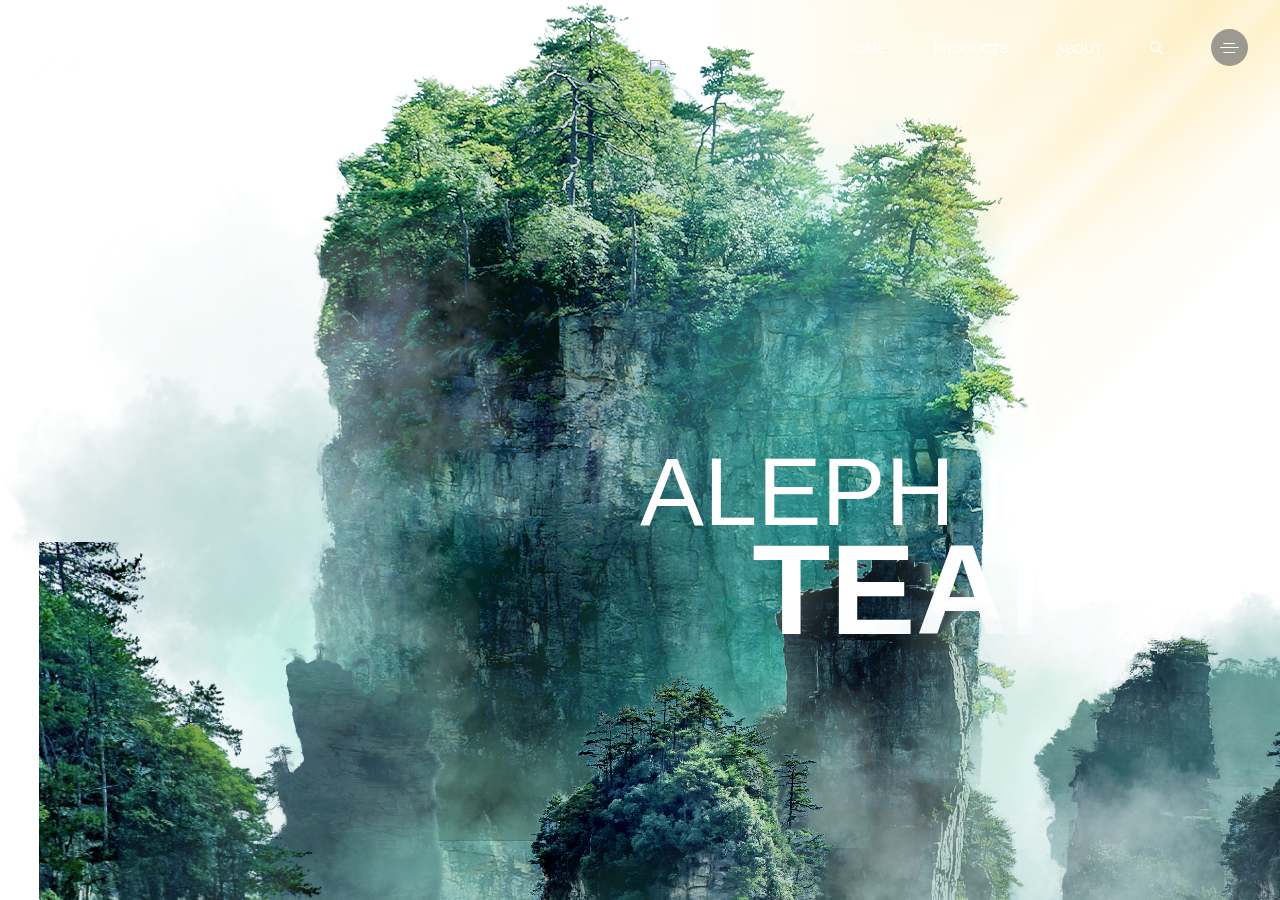
==== commit eb318218: "Update index.html" ====
--- a/index.html
+++ b/index.html
@@ -12,7 +12,7 @@
 </head>
 
 <body>
-  <header>
+  <header class="hide">
     <nav>
       <img src="img/AlephNull white.png" alt="AlephNull" class="logo">
       <ul>
@@ -39,15 +39,17 @@
     </nav>
   </header>
   <main>
-    <img src="img/background.png" data-speedx="0.3" data-speedy="0.38" data-speedz="0" class="parallax bg-img">
-    <img src="img/fog_7.png" data-speedx="0.27" data-speedy="0.32" data-speedz="0" class="parallax fog-7">
-    <img src="img/mountain_10.png" data-speedx="0.195"  data-speedy="0.305" data-speedz="0" class="parallax mountain-10">
-    <img src="img/fog_6.png" data-speedx="0.25" data-speedy="0.28" data-speedz="0" class="parallax fog-6">
-    <img src="img/mountain_9.png" data-speedx="0.125" data-speedy="0.155" data-speedz="0.15" class="parallax mountain-9">
-    <img src="img/mountain_8.png" data-speedx="0.1" data-speedy="0.11" data-speedz="0" class="parallax mountain-8">
-    <img src="img/fog_5.png" data-speedx="0.16" data-speedy="0.105" data-speedz="0" class="parallax fog-5">
-    <img src="img/mountain_7.png" data-speedx="0.1" data-speedy="0.1" data-speedz="0" class="parallax mountain-7">
-    <div data-speedx="0.07" data-speedy="0.07" data-speedz="0" class="text parallax ">
+    <!-- HERO Images start HERE: -->
+    <div class="vignette hide"></div>
+    <img src="img/background.png" data-speedx="0.3" data-speedy="0.38" data-speedz="0" data-rotation="0" data-distance="-200" class="parallax bg-img">
+    <img src="img/fog_7.png" data-speedx="0.27" data-speedy="0.32" data-speedz="0" data-rotation="0" data-distance="850" class="parallax fog-7">
+    <img src="img/mountain_10.png" data-speedx="0.195"  data-speedy="0.305" data-speedz="0" data-rotation="0" data-distance="1100" class="parallax mountain-10">
+    <img src="img/fog_6.png" data-speedx="0.25" data-speedy="0.28" data-speedz="0" data-rotation="0" data-distance="1400" class="parallax fog-6">
+    <img src="img/mountain_9.png" data-speedx="0.125" data-speedy="0.155" data-speedz="0.15" data-rotation="0.02" data-distance="1700" class="parallax mountain-9">
+    <img src="img/mountain_8.png" data-speedx="0.1" data-speedy="0.11" data-speedz="0" data-rotation="0.02" data-distance="1800" class="parallax mountain-8">
+    <img src="img/fog_5.png" data-speedx="0.16" data-speedy="0.105" data-speedz="0" data-rotation="0" data-distance="1900" class="parallax fog-5">
+    <img src="img/mountain_7.png" data-speedx="0.1" data-speedy="0.1" data-speedz="0" data-rotation="0.07" data-distance="2000" class="parallax mountain-7">
+    <div data-speedx="0.07" data-speedy="0.07" data-speedz="0" data-rotation="0.11" class="text parallax ">
       <h2>
         Aleph Null
       </h2>
@@ -55,22 +57,23 @@
         Team
       </h1>
     </div>
-    <div class="vignette"></div>
-    <img src="img/mountain_6.png" data-speedx="0.065" data-speedy="0.05" data-speedz="0.05" class="parallax mountain-6">
-    <img src="img/fog_4.png" data-speedx="0.135" data-speedy="0.04" data-speedz="0" class="parallax fog-4">
-    <img src="img/mountain_5.png" data-speedx="0.08" data-speedy="0.03" data-speedz="0.13" class="parallax mountain-5">
-    <img src="img/fog_3.png" data-speedx="0.11" data-speedy="0.018" data-speedz="0" class="parallax fog-3">
-    <img src="img/mountain_4.png" data-speedx="0.059" data-speedy="0.024" data-speedz="0.35" class="parallax mountain-4">
-    <img src="img/mountain_3.png" data-speedx="0.04" data-speedy="0.018" data-speedz="0.32" class="parallax mountain-3">
-    <img src="img/fog_2.png" data-speedx="0.15" data-speedy="0.115" data-speedz="0" class="parallax fog-2">
-    <img src="img/mountain_2.png" data-speedx="0.0235" data-speedy="0.013" data-speedz="0.42" class="parallax mountain-2">
-    <img src="img/mountain_1.png" data-speedx="0.027" data-speedy="0.018" data-speedz="0.53" class="parallax mountain-1">
-    <img src="img/sun_rays.png" class="sun-rays">
-    <img src="img/black_shadow.png" class="black_shadow">
-    <img src="img/fog_1.png" data-speedx="0.12" data-speedy="0.01" data-speedz="0" class="parallax fog-1">
+    <!-- <div class="vignette hide"></div> -->
+    <img src="img/mountain_6.png" data-speedx="0.065" data-speedy="0.05" data-speedz="0.05" data-rotation="0.12" data-distance="2300" class="parallax mountain-6">
+    <img src="img/fog_4.png" data-speedx="0.135" data-speedy="0.04" data-speedz="0" data-rotation="0" data-distance="2400"  class="parallax fog-4">
+    <img src="img/mountain_5.png" data-speedx="0.08" data-speedy="0.03" data-speedz="0.13" data-rotation="0.1" data-distance="2550" class="parallax mountain-5">
+    <img src="img/fog_3.png" data-speedx="0.11" data-speedy="0.018" data-speedz="0" data-rotation="0" data-distance="2800" class="parallax fog-3">
+    <img src="img/mountain_4.png" data-speedx="0.059" data-speedy="0.024" data-speedz="0.35" data-rotation="0" data-distance="3200" class="parallax mountain-4">
+    <img src="img/mountain_3.png" data-speedx="0.04" data-speedy="0.018" data-speedz="0.32" data-rotation="0" data-distance="3400" class="parallax mountain-3">
+    <img src="img/fog_2.png" data-speedx="0.15" data-speedy="0.115" data-speedz="0" data-rotation="0" data-distance="3600" class="parallax fog-2">
+    <img src="img/mountain_2.png" data-speedx="0.0235" data-speedy="0.013" data-speedz="0.42" data-rotation="0.15" data-distance="3800" class="parallax mountain-2">
+    <img src="img/mountain_1.png" data-speedx="0.027" data-speedy="0.018" data-speedz="0.53" data-rotation="0.2" data-distance="4000" class="parallax mountain-1">
+    <img src="img/sun_rays.png" class="sun-rays hide">
+    <img src="img/black_shadow.png" class="black_shadow hide">
+    <img src="img/fog_1.png" data-speedx="0.12" data-speedy="0.01" data-speedz="0" data-rotation="0" data-distance="4200" class="parallax fog-1">
   </main>
   <script src="js/gsap.min.js"></script>
   <script src="js/app.js" defer></script>
 </body>
 
-</html>+</html>
+
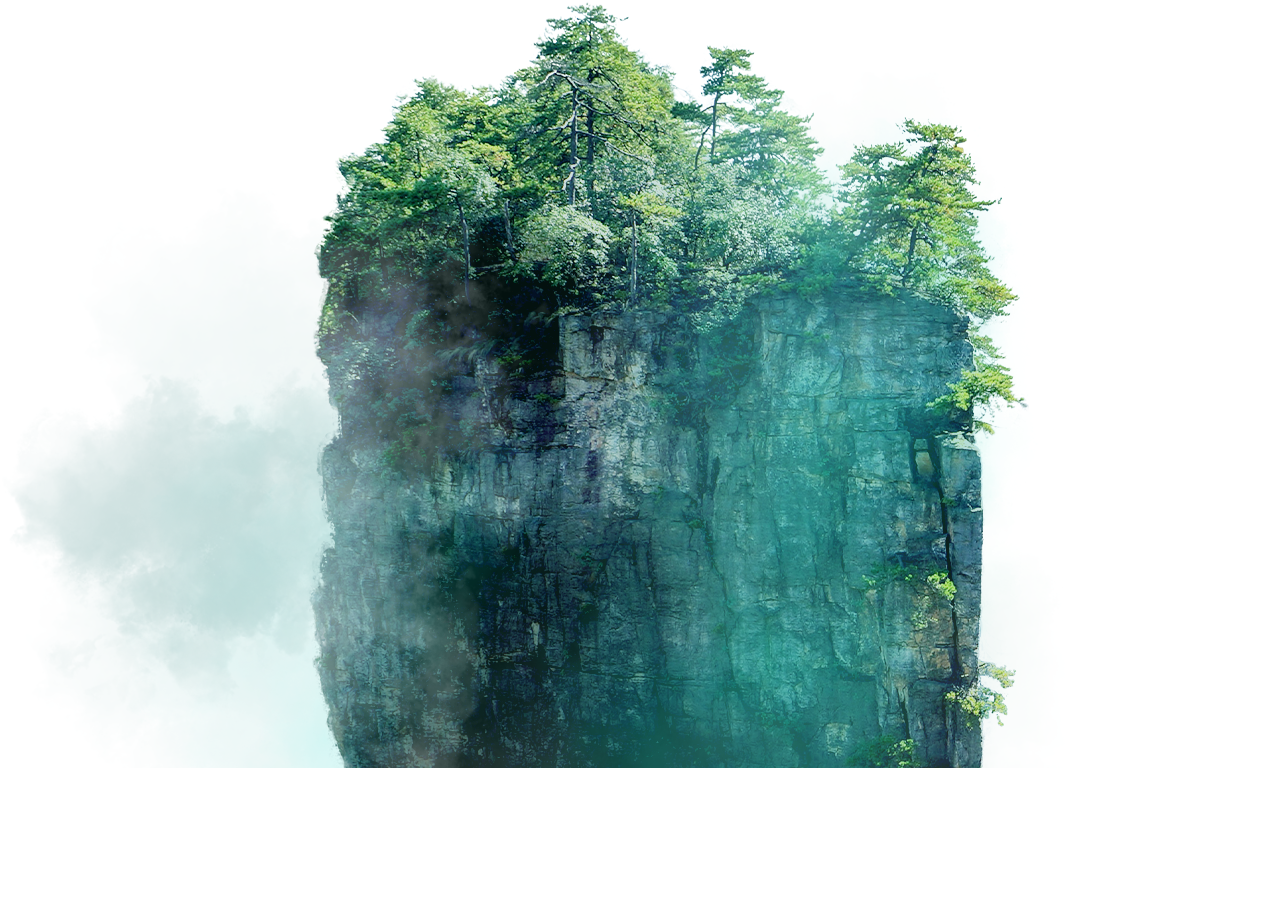
==== commit 966e8854: "Update index.html" ====
--- a/index.html
+++ b/index.html
@@ -5,7 +5,7 @@
   <meta charset="UTF-8">
   <meta http-equiv="X-UA-Compatible" content="IE=edge">
   <meta name="viewport" content="width=device-width, initial-scale=1.0">
-  <title>Responsive 3D Parallax Website</title>
+  <title>Aleph Null Responsive 3D Parallax Website</title>
   <link rel="stylesheet" href="style.css">
   <link rel="stylesheet" href="https://cdnjs.cloudflare.com/ajax/libs/font-awesome/6.5.1/css/all.min.css" />
   <link rel="stylesheet" href="style.css">
--- a/style.css
+++ b/style.css
@@ -13,7 +13,7 @@
 }
 
 .logo {
-    width: 65px;
+    width: 55px;
 }
 
 header {
@@ -111,152 +111,152 @@
 .bg-img {
     position: absolute;
     z-index: 1;
-    width: 2800px;
-    top: calc(50% - 390px);
-    left: calc(50% + 10px);
+    width: 194.44%;
+    top: 1.86%;
+    left: 50.69%;
 
 }
 
 .fog-7 {
     position: absolute;
     z-index: 2;
-    width: 1900px;
-    top: calc(50% - 100px);
-    left: calc(50% + 300px);
+    width: 132%;
+    top: 37.7%;
+    left: 70.8%;
 
 }
 
 .fog-1 {
     position: absolute;
     z-index: 21;
-    width: 1600px;
-    top: calc(100%);
-    left: 50%;
+    width: 111.8%;
+    top: 59.26%;
+    left: 50.69%;
 
 }
 
 .mountain-10 {
     position: absolute;
     z-index: 3;
-    width: 870px;
-    top: calc(50% + 69px);
-    left: calc(50% + 230px);
+    width: 60.41%;
+    top: 54.79%;
+    left: 65.97%;
 
 }
 
 .fog-2 {
     position: absolute;
-    z-index: 4;
-    width: 1833px;
-    top: calc(50% + 95px);
-    left: calc(50% + 7px);
+    z-index: 16;
+    width: 108.33%;
+    top: 68.14%;
+    left: 48%;
 
 }
 
 .mountain-9 {
     position: absolute;
     z-index: 5;
-    width: 463px;
-    top: calc(50% + 119px);
-    left: calc(50% - 457px);
+    width: 32.152%;
+    top: 58.26%;
+    left: 18.26%;
 
 }
 
 .mountain-8 {
     position: absolute;
     z-index: 6;
-    width: 786px;
-    top: calc(50% + 96px);
-    left: calc(50% - 202px);
+    width: 54.58%;
+    top: 56.66%;
+    left: 35.97%;
 
 }
 
 .fog-3 {
     position: absolute;
     z-index: 7;
-    width: 449px;
-    top: calc(50% + 171px);
-    left: calc(50% + 29px);
+    width: 31.18%;
+    top: 61.875%;
+    left: 52.01%;
 
 }
 
 .mountain-7 {
     position: absolute;
     z-index: 8;
-    width: 515px;
-    top: calc(50% + 134px);
-    left: calc(50% + 305px);
+    width: 35.76%;
+    top: 59.305%;
+    left: 71.18%;
 }
 
 .mountain-6 {
     position: absolute;
     z-index: 10;
-    width: 383.5px;
-    top: calc(50% + 86.5px);
-    left: calc(50% + 590px);
+    width: 26.77%;
+    top: 56%;
+    left: 90.97%;
 }
 
 .fog-4 {
     position: absolute;
     z-index: 11;
-    width: 543px;
-    top: calc(50% + 242px);
-    left: calc(50% + 130px);
+    width: 37.71%;
+    top: 66.80%;
+    left: 59.02%;
 }
 
 .fog-5 {
     position: absolute;
     z-index: 13;
-    width: 1435px;
-    top: calc(50% + 149px);
-    left: calc(50% -28px);
+    width: 99.65%;
+    top: 60.347%;
+    left: 48.05%;
 }
 
 .mountain-4 {
     position: absolute;
     z-index: 14;
-    width: 717px;
-    top: calc(50% + 221px);
-    left: calc(50% - 381.5px);
+    width: 49.79%;
+    top: 65.347%;
+    left: 23.506%;
 }
 
 .mountain-3 {
     position: absolute;
     z-index: 15;
-    width: 419px;
-    top: calc(50% + 133px);
-    left: calc(50% + 736px);
+    width: 29.097%;
+    top: 59.236%;
+    left: 101.11%;
 }
 
 .fog-6 {
     position: absolute;
     z-index: 2;
-    width: 1418px;
-    top: calc(50% + 177px);
-    left: calc(50% - 30px);
+    width: 98.47%;
+    top: 62.29%;
+    left: 47.91%;
 }
 
 .mountain-2 {
     position: absolute;
     z-index: 17;
-    width: 625px;
-    top: calc(50% + 188px);
-    left: calc(50% + 412px);
+    width: 47.91%;
+    top: 69.01%;
+    left: 78.61%;
 }
 
 .mountain-1 {
     position: absolute;
     z-index: 18;
-    width: 450px;
-    top: calc(50% + 91.5px);
-    left: calc(50% - 601px);
+    width: 37.15%;
+    top: 52%;
+    left: 8.27%;
 }
 
 .text{
     position: absolute;
-    z-index: 9;
-    top: 50%;
-    left: 50%;
+    z-index: 14;
+    top: 40%;
+    left: 52%;
     text-align: center;
     text-transform: uppercase;
     pointer-events: auto;
@@ -309,4 +309,73 @@
 .parallax{
     pointer-events: none;
     transition: 0.45s cubic-bezier(0.2, 0.49, 0.32, 0.99);
-}+}
+
+@media (max-width: 1100px) {
+    .text h1{
+        font-size: 5.8rem;
+    }
+    .text h2{
+        font-size: 4.7rem;
+    }   
+    
+}
+
+@media (max-width: 725px) {
+    .text h1{
+        font-size: 5rem;
+        line-height: 1.1;
+    }
+    .text h2{
+        font-size: 4.1rem;
+        line-height: 1.1;
+    }   
+
+    header nav{
+        padding: 0 1rem;
+    }
+
+    .logo{
+        width: 75px;       
+    }
+
+    header url a{
+        font-size: 0.73rem;
+        padding: 0 0.9rem;
+    }
+
+    .search a{
+        font-size: 0.85rem;
+        padding: 0 1.8rem;
+    }
+
+    .hamburger{
+        padding-left: 0.9rem;
+    }
+
+    .hamburger a{
+        height: 30px;
+        width: 30px;
+    }
+
+    .bg-img{
+        width: initial;
+        height: 311.104%;
+    }
+
+    .fog-7{
+        width: initial;
+        height: 211.2%;    
+    }
+    
+}
+
+@media (max-width: 520px) {
+    .text h1{
+        font-size: 3.3rem;
+    }
+    .text h2{
+        font-size: 2.6rem;
+    }   
+    
+}
--- a/style.css
+++ b/style.css
@@ -13,7 +13,7 @@
 }
 
 .logo {
-    width: 65px;
+    width: 55px;
 }
 
 header {
@@ -111,152 +111,152 @@
 .bg-img {
     position: absolute;
     z-index: 1;
-    width: 2800px;
-    top: calc(50% - 390px);
-    left: calc(50% + 10px);
+    width: 194.44%;
+    top: 1.86%;
+    left: 50.69%;
 
 }
 
 .fog-7 {
     position: absolute;
     z-index: 2;
-    width: 1900px;
-    top: calc(50% - 100px);
-    left: calc(50% + 300px);
+    width: 132%;
+    top: 37.7%;
+    left: 70.8%;
 
 }
 
 .fog-1 {
     position: absolute;
     z-index: 21;
-    width: 1600px;
-    top: calc(100%);
-    left: 50%;
+    width: 111.8%;
+    top: 59.26%;
+    left: 50.69%;
 
 }
 
 .mountain-10 {
     position: absolute;
     z-index: 3;
-    width: 870px;
-    top: calc(50% + 69px);
-    left: calc(50% + 230px);
+    width: 60.41%;
+    top: 54.79%;
+    left: 65.97%;
 
 }
 
 .fog-2 {
     position: absolute;
-    z-index: 4;
-    width: 1833px;
-    top: calc(50% + 95px);
-    left: calc(50% + 7px);
+    z-index: 16;
+    width: 108.33%;
+    top: 68.14%;
+    left: 48%;
 
 }
 
 .mountain-9 {
     position: absolute;
     z-index: 5;
-    width: 463px;
-    top: calc(50% + 119px);
-    left: calc(50% - 457px);
+    width: 32.152%;
+    top: 58.26%;
+    left: 18.26%;
 
 }
 
 .mountain-8 {
     position: absolute;
     z-index: 6;
-    width: 786px;
-    top: calc(50% + 96px);
-    left: calc(50% - 202px);
+    width: 54.58%;
+    top: 56.66%;
+    left: 35.97%;
 
 }
 
 .fog-3 {
     position: absolute;
     z-index: 7;
-    width: 449px;
-    top: calc(50% + 171px);
-    left: calc(50% + 29px);
+    width: 31.18%;
+    top: 61.875%;
+    left: 52.01%;
 
 }
 
 .mountain-7 {
     position: absolute;
     z-index: 8;
-    width: 515px;
-    top: calc(50% + 134px);
-    left: calc(50% + 305px);
+    width: 35.76%;
+    top: 59.305%;
+    left: 71.18%;
 }
 
 .mountain-6 {
     position: absolute;
     z-index: 10;
-    width: 383.5px;
-    top: calc(50% + 86.5px);
-    left: calc(50% + 590px);
+    width: 26.77%;
+    top: 56%;
+    left: 90.97%;
 }
 
 .fog-4 {
     position: absolute;
     z-index: 11;
-    width: 543px;
-    top: calc(50% + 242px);
-    left: calc(50% + 130px);
+    width: 37.71%;
+    top: 66.80%;
+    left: 59.02%;
 }
 
 .fog-5 {
     position: absolute;
     z-index: 13;
-    width: 1435px;
-    top: calc(50% + 149px);
-    left: calc(50% -28px);
+    width: 99.65%;
+    top: 60.347%;
+    left: 48.05%;
 }
 
 .mountain-4 {
     position: absolute;
     z-index: 14;
-    width: 717px;
-    top: calc(50% + 221px);
-    left: calc(50% - 381.5px);
+    width: 49.79%;
+    top: 65.347%;
+    left: 23.506%;
 }
 
 .mountain-3 {
     position: absolute;
     z-index: 15;
-    width: 419px;
-    top: calc(50% + 133px);
-    left: calc(50% + 736px);
+    width: 29.097%;
+    top: 59.236%;
+    left: 101.11%;
 }
 
 .fog-6 {
     position: absolute;
     z-index: 2;
-    width: 1418px;
-    top: calc(50% + 177px);
-    left: calc(50% - 30px);
+    width: 98.47%;
+    top: 62.29%;
+    left: 47.91%;
 }
 
 .mountain-2 {
     position: absolute;
     z-index: 17;
-    width: 625px;
-    top: calc(50% + 188px);
-    left: calc(50% + 412px);
+    width: 47.91%;
+    top: 69.01%;
+    left: 78.61%;
 }
 
 .mountain-1 {
     position: absolute;
     z-index: 18;
-    width: 450px;
-    top: calc(50% + 91.5px);
-    left: calc(50% - 601px);
+    width: 37.15%;
+    top: 52%;
+    left: 8.27%;
 }
 
 .text{
     position: absolute;
-    z-index: 9;
-    top: 50%;
-    left: 50%;
+    z-index: 14;
+    top: 40%;
+    left: 52%;
     text-align: center;
     text-transform: uppercase;
     pointer-events: auto;
@@ -309,4 +309,73 @@
 .parallax{
     pointer-events: none;
     transition: 0.45s cubic-bezier(0.2, 0.49, 0.32, 0.99);
-}+}
+
+@media (max-width: 1100px) {
+    .text h1{
+        font-size: 5.8rem;
+    }
+    .text h2{
+        font-size: 4.7rem;
+    }   
+    
+}
+
+@media (max-width: 725px) {
+    .text h1{
+        font-size: 5rem;
+        line-height: 1.1;
+    }
+    .text h2{
+        font-size: 4.1rem;
+        line-height: 1.1;
+    }   
+
+    header nav{
+        padding: 0 1rem;
+    }
+
+    .logo{
+        width: 75px;       
+    }
+
+    header url a{
+        font-size: 0.73rem;
+        padding: 0 0.9rem;
+    }
+
+    .search a{
+        font-size: 0.85rem;
+        padding: 0 1.8rem;
+    }
+
+    .hamburger{
+        padding-left: 0.9rem;
+    }
+
+    .hamburger a{
+        height: 30px;
+        width: 30px;
+    }
+
+    .bg-img{
+        width: initial;
+        height: 311.104%;
+    }
+
+    .fog-7{
+        width: initial;
+        height: 211.2%;    
+    }
+    
+}
+
+@media (max-width: 520px) {
+    .text h1{
+        font-size: 3.3rem;
+    }
+    .text h2{
+        font-size: 2.6rem;
+    }   
+    
+}
